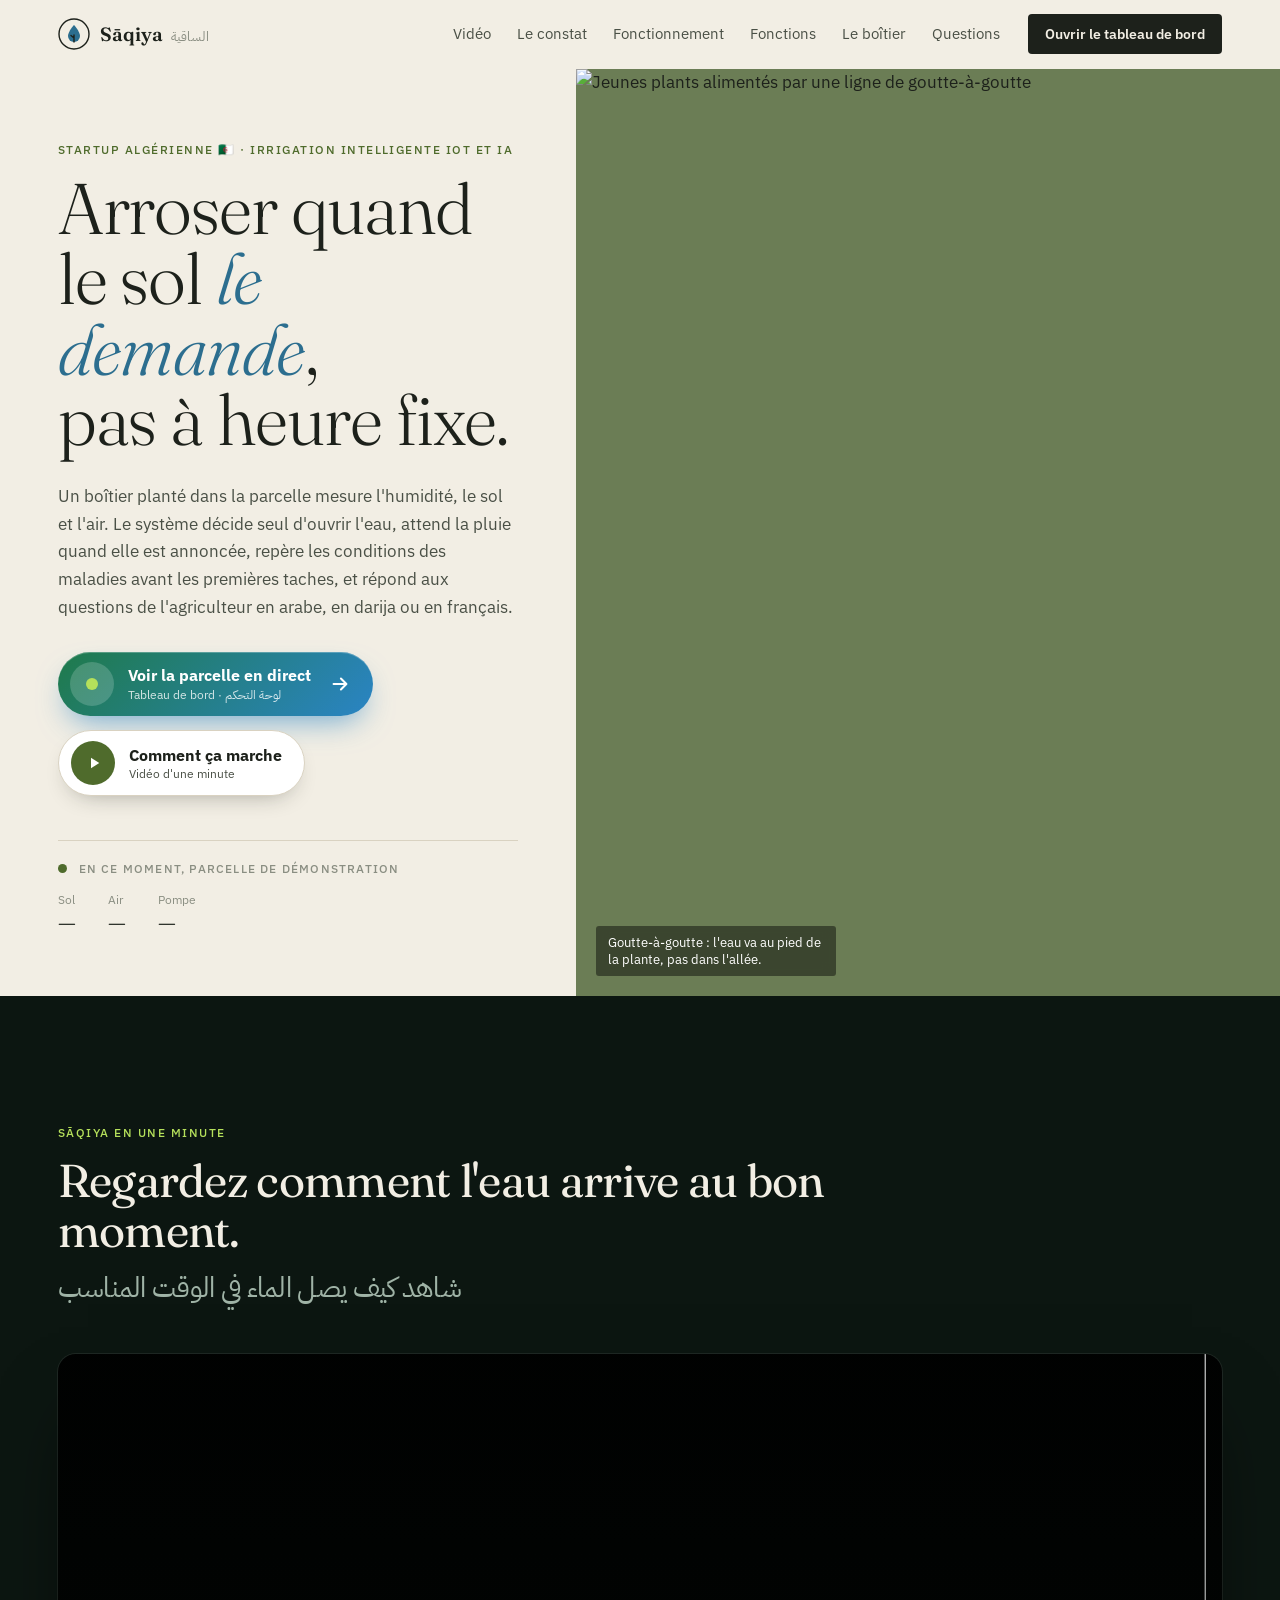
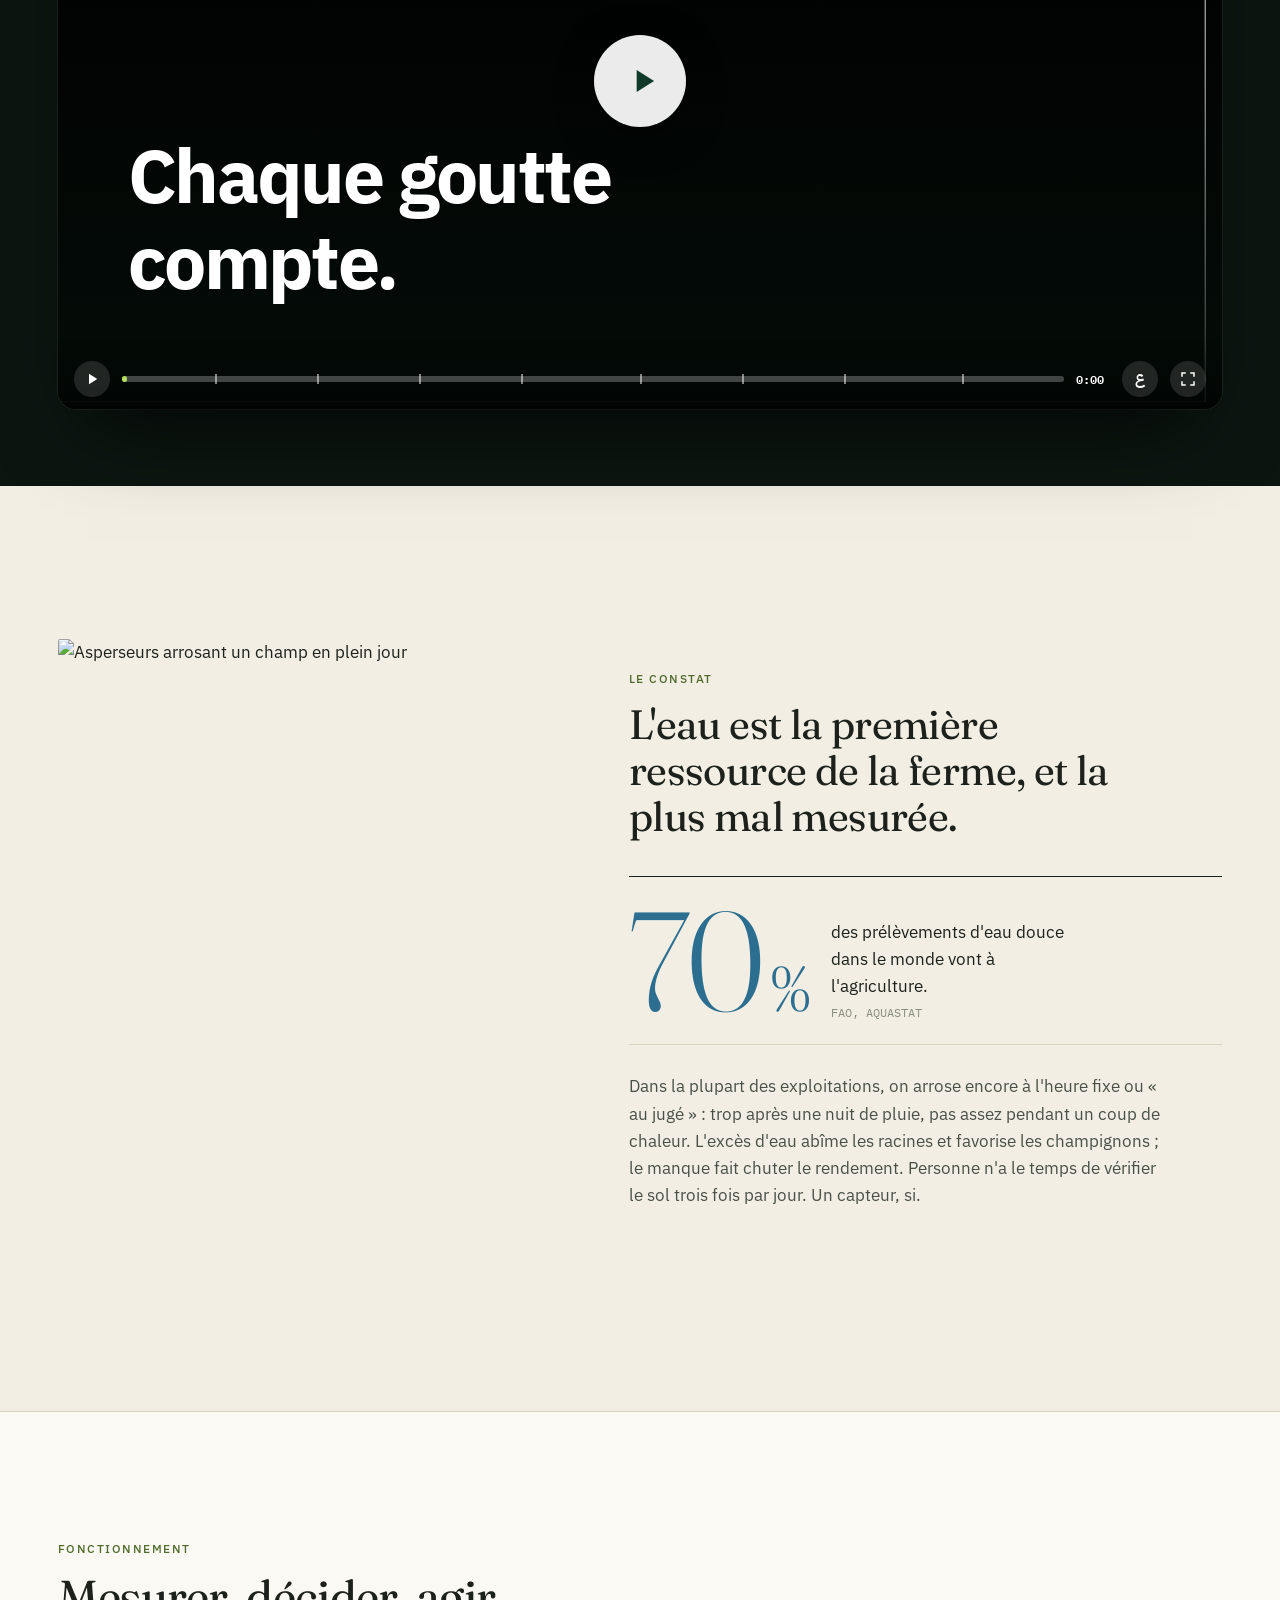
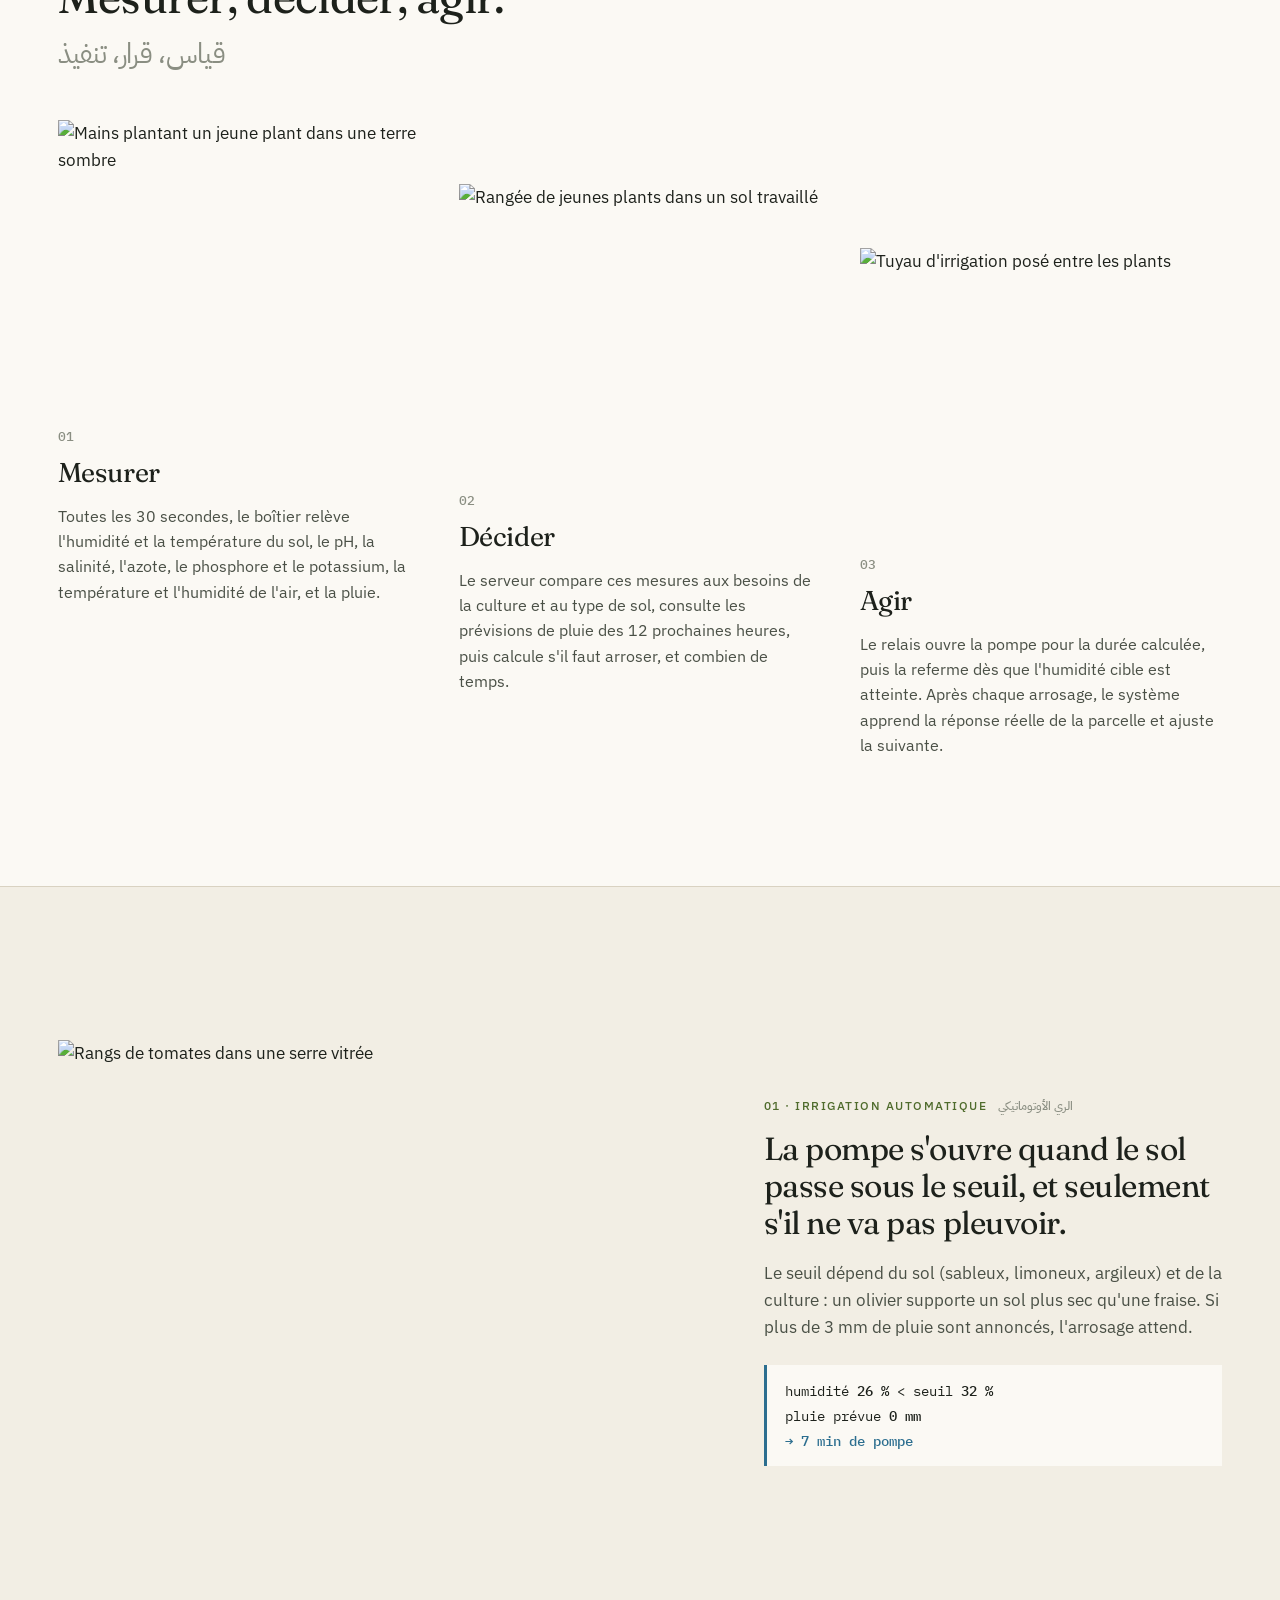
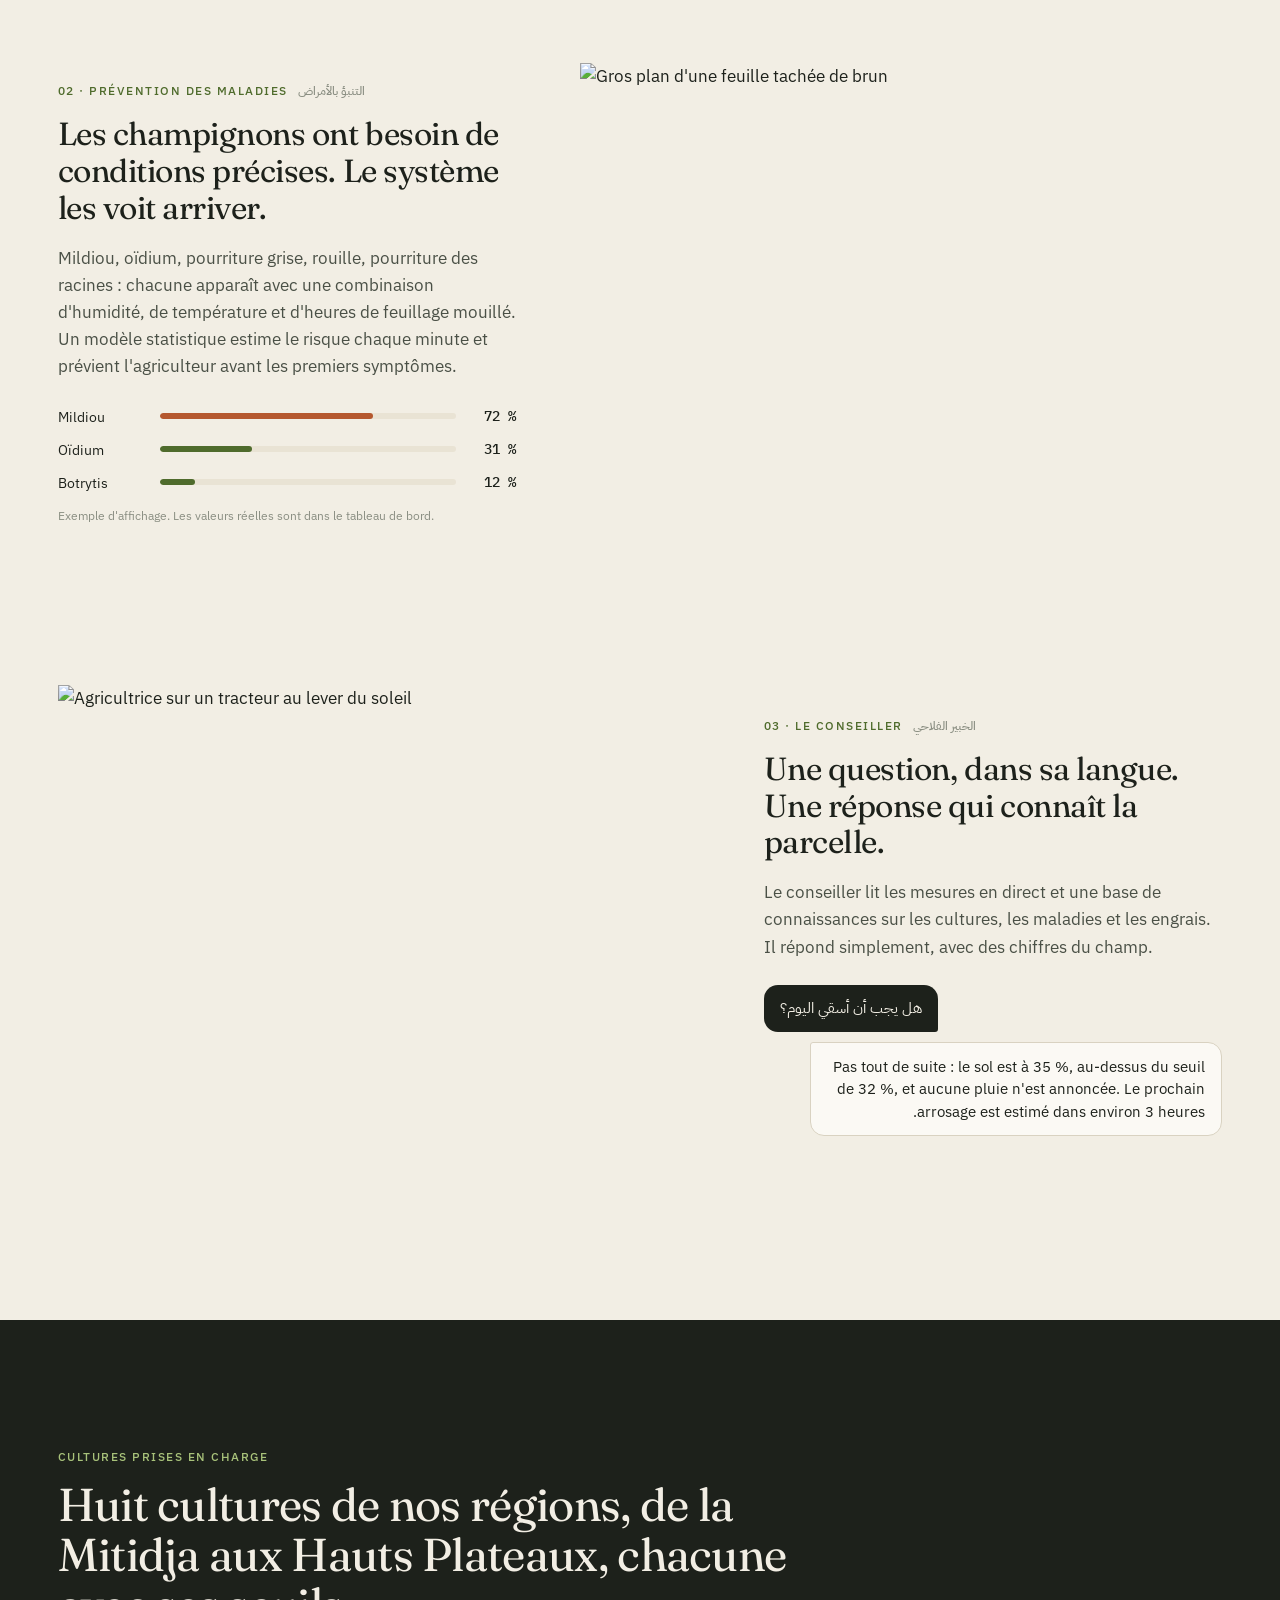
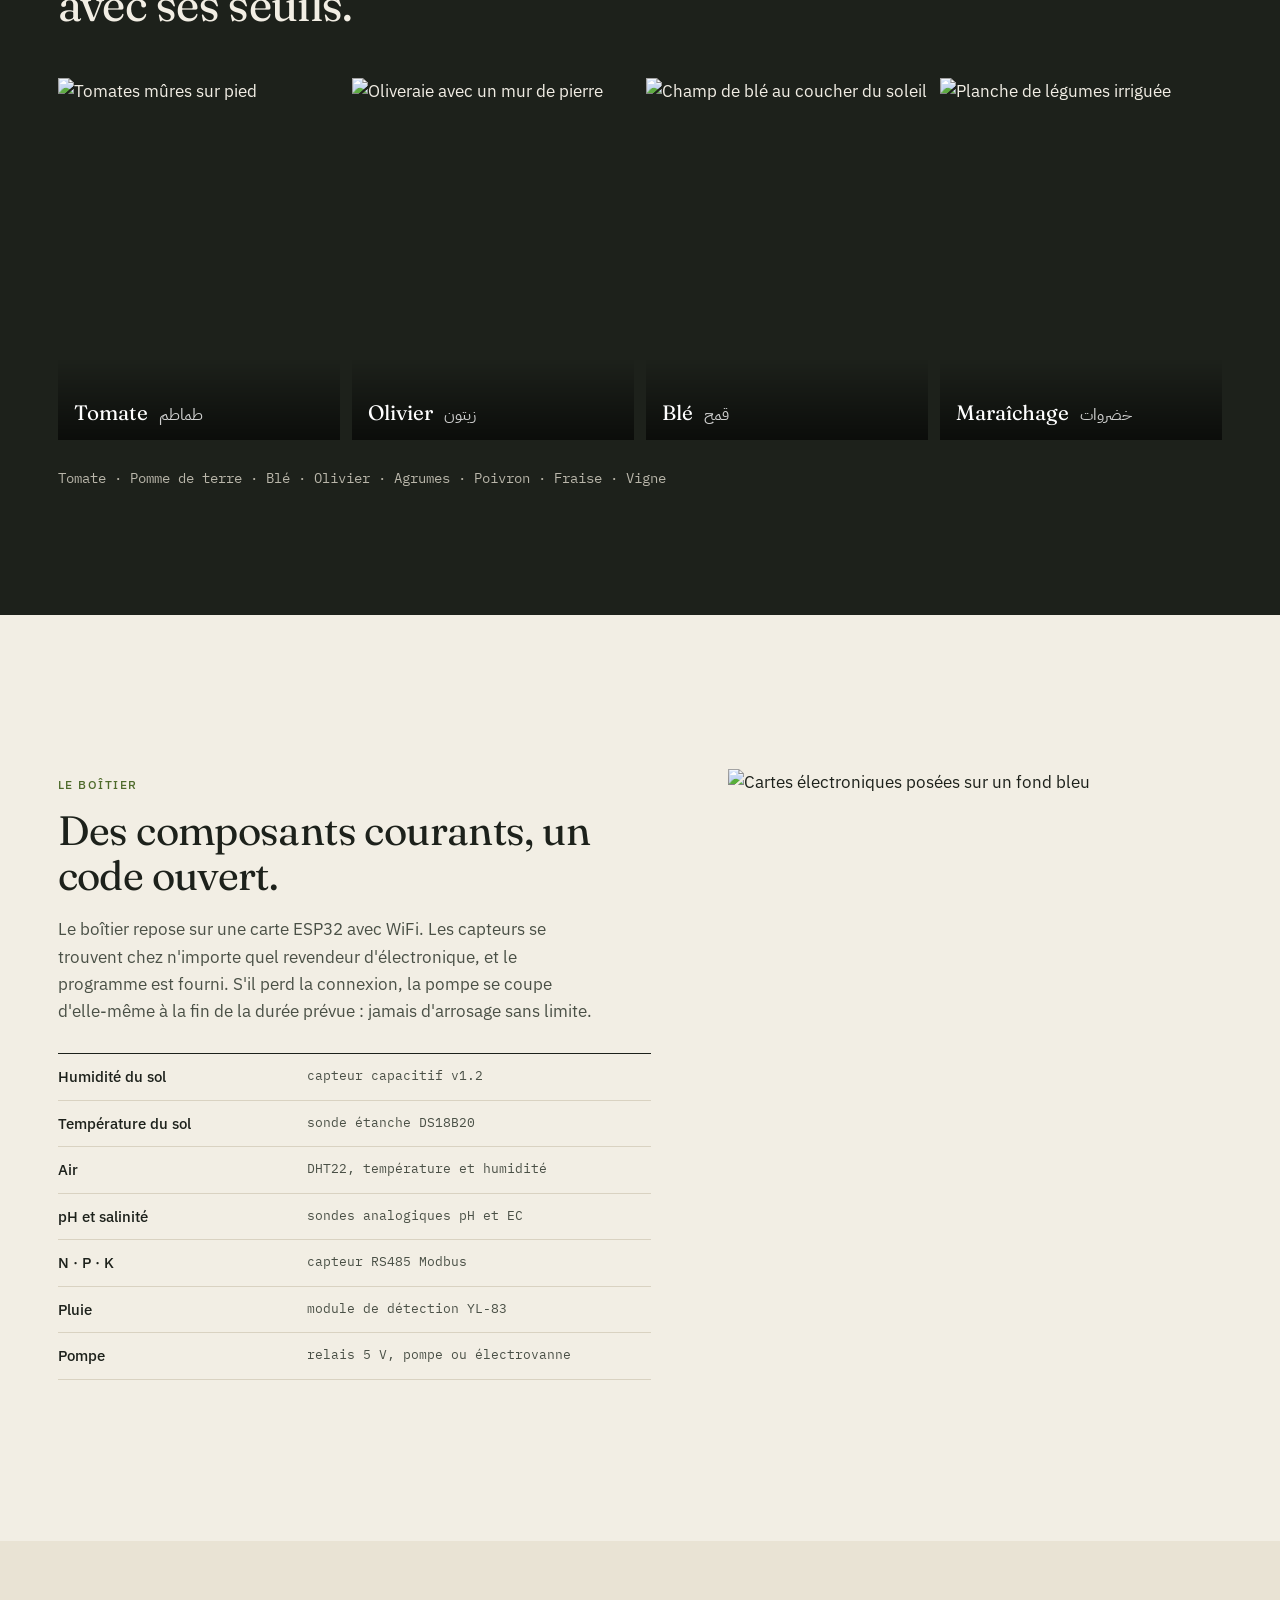
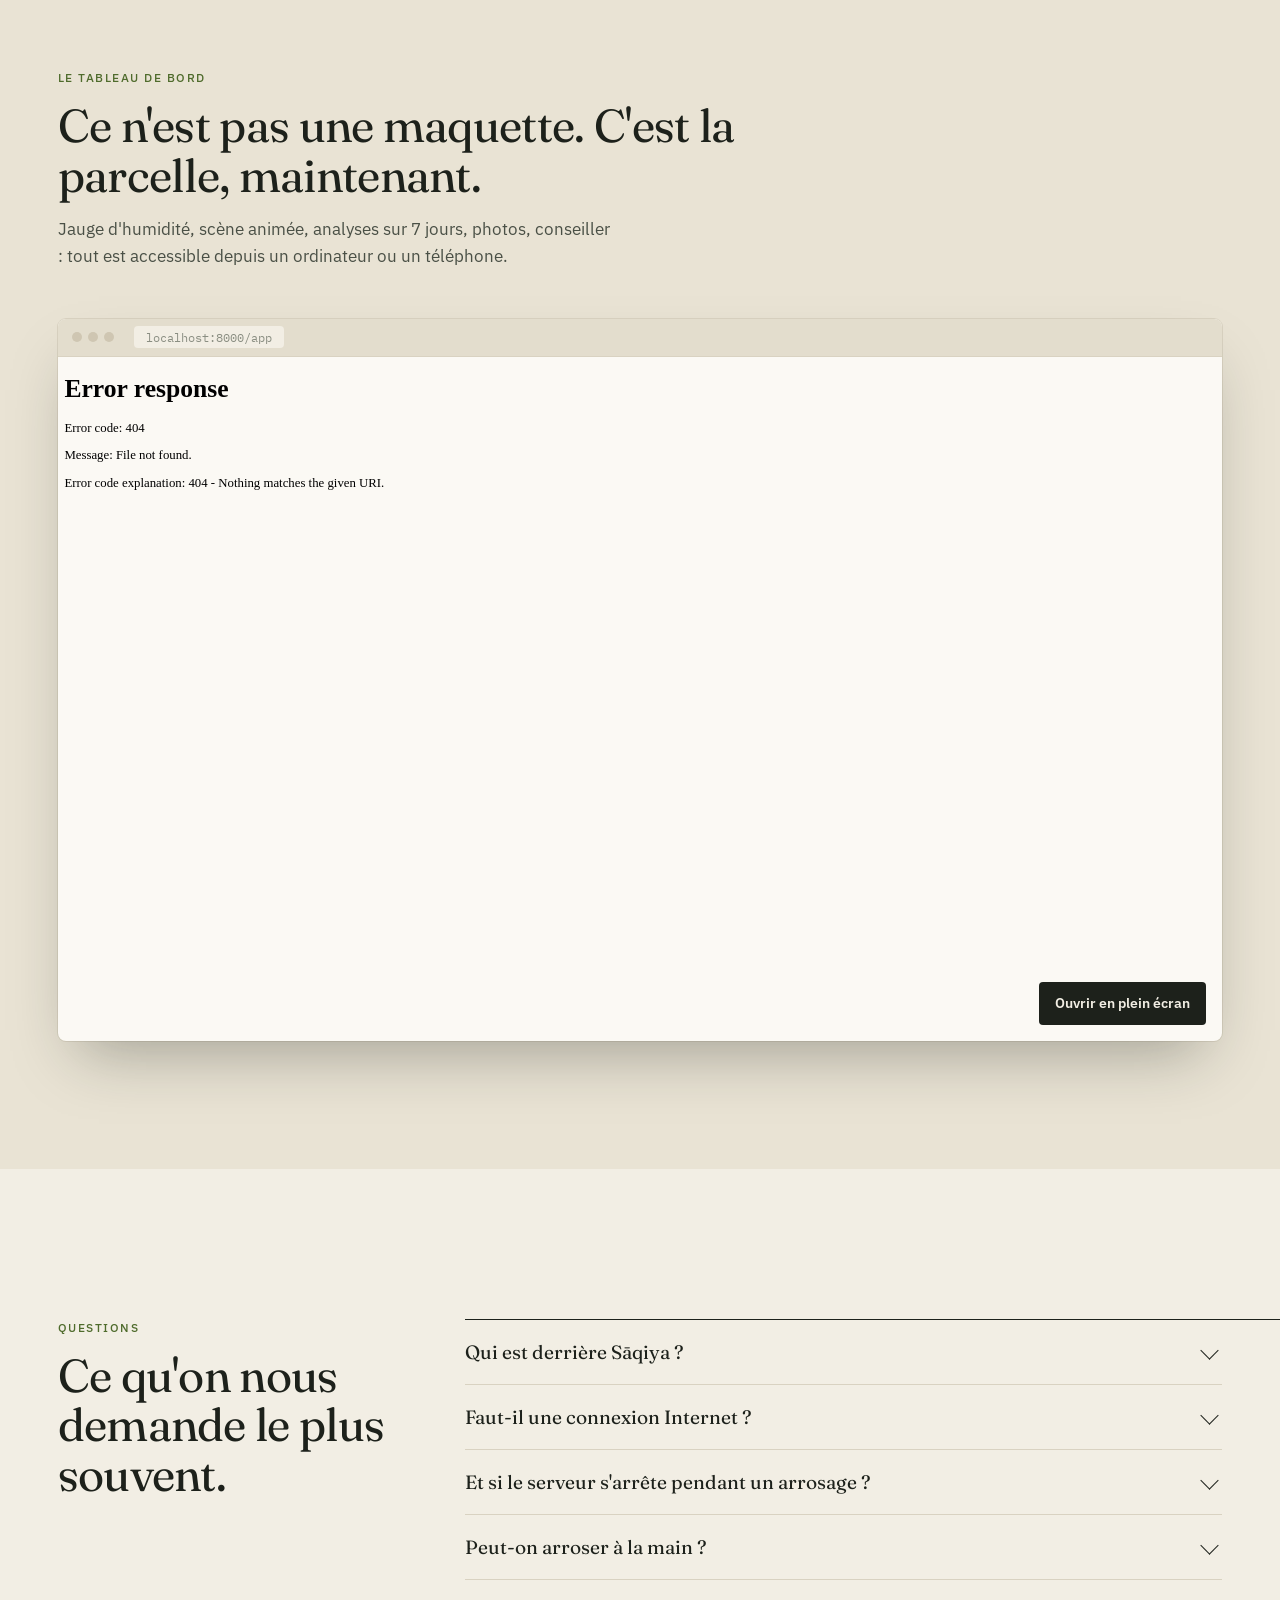
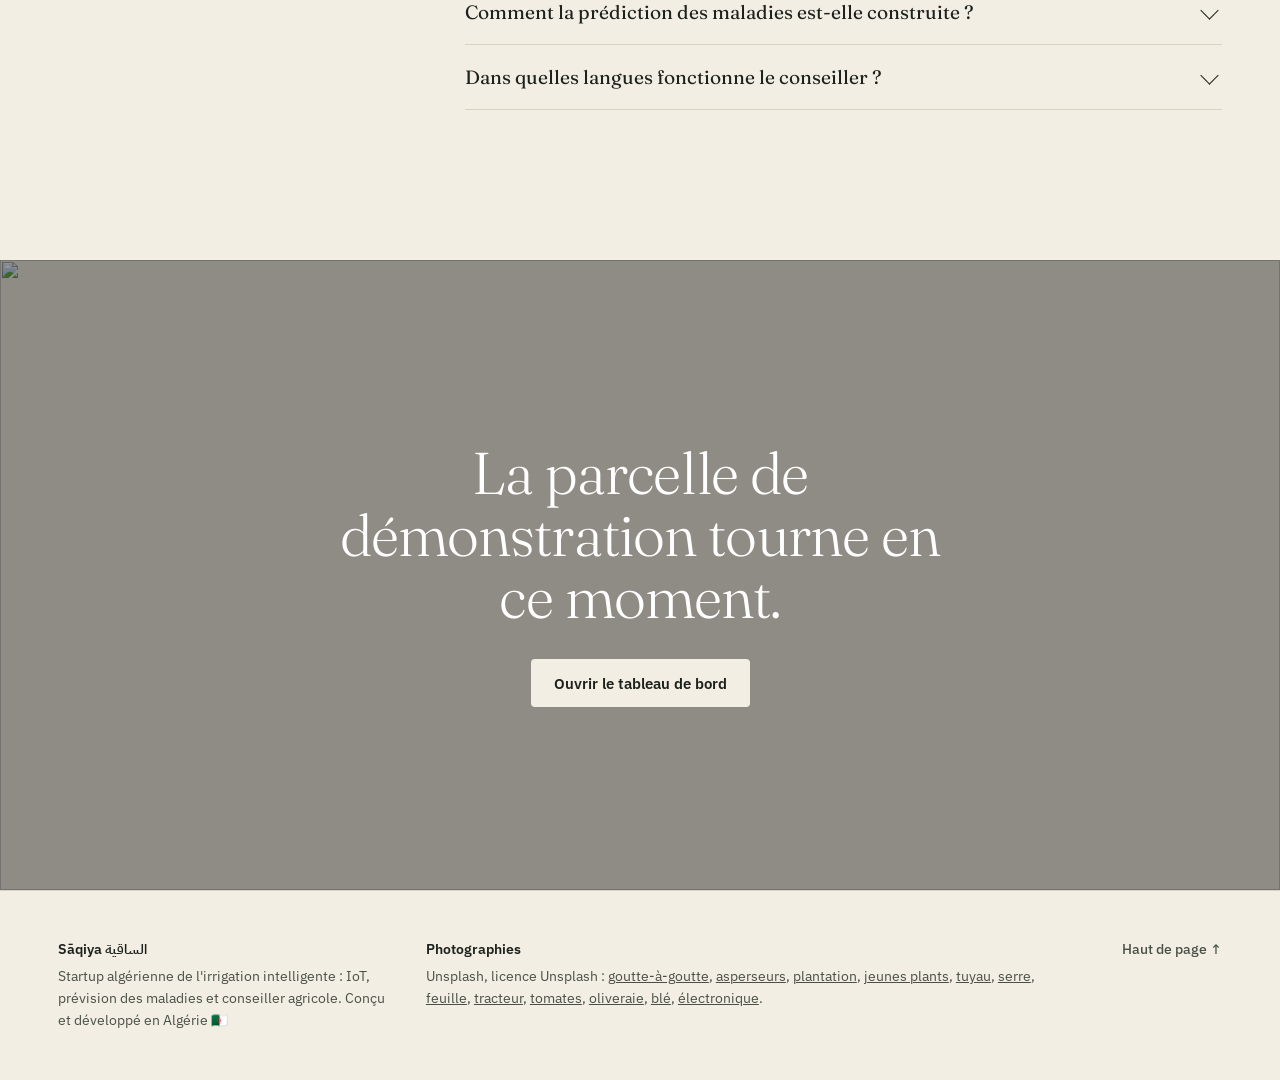
==== site/index.html @ 2b9bac9e "Sāqiya : irrigation intelligente IoT + IA Tableau de bord (FR/AR), site, comptes e-mail et Gmail, bo" ====
<!doctype html>
<html lang="fr">
<head>
  <meta charset="utf-8">
  <meta name="viewport" content="width=device-width, initial-scale=1">
  <title>Sāqiya — l'irrigation qui écoute le sol</title>
  <meta name="description" content="Un boîtier IoT et un tableau de bord qui arrosent au bon moment, préviennent les maladies et conseillent l'agriculteur en arabe et en français.">
  <link rel="preconnect" href="https://fonts.googleapis.com">
  <link rel="preconnect" href="https://fonts.gstatic.com" crossorigin>
  <link rel="preconnect" href="https://images.unsplash.com">
  <link href="https://fonts.googleapis.com/css2?family=Fraunces:ital,opsz,wght@0,9..144,300;0,9..144,400;0,9..144,500;1,9..144,400&family=IBM+Plex+Mono:wght@400;500&family=IBM+Plex+Sans+Arabic:wght@400;500;600&family=IBM+Plex+Sans:wght@400;500;600&display=swap" rel="stylesheet">
  <link rel="stylesheet" href="site.css">
  <link rel="stylesheet" href="video.css">
</head>
<body>

<header class="top" id="top">
  <a class="brand" href="#top" aria-label="Sāqiya, accueil">
    <svg viewBox="0 0 32 32" aria-hidden="true"><circle cx="16" cy="16" r="15"/><path class="d" d="M16 7s6 6.5 6 11a6 6 0 0 1-12 0c0-4.5 6-11 6-11Z"/><path d="M16 24v-7m0 3-3-2.5"/></svg>
    <span>Sāqiya <em lang="ar">الساقية</em></span>
  </a>
  <nav class="links" id="links">
    <a href="#video">Vidéo</a>
    <a href="#constat">Le constat</a>
    <a href="#fonctionnement">Fonctionnement</a>
    <a href="#fonctions">Fonctions</a>
    <a href="#boitier">Le boîtier</a>
    <a href="#questions">Questions</a>
  </nav>
  <a class="btn btn-dark" href="/app/">Ouvrir le tableau de bord</a>
  <button class="burger" id="burger" aria-label="Menu" aria-expanded="false"><i></i><i></i></button>
</header>

<main>
  <!-- ============ OUVERTURE ============ -->
  <section class="hero">
    <div class="hero-text">
      <p class="kicker">Startup algérienne 🇩🇿 · Irrigation intelligente IoT et IA</p>
      <h1>Arroser quand<br>le sol <em>le demande</em>,<br>pas à heure fixe.</h1>
      <p class="lede">Un boîtier planté dans la parcelle mesure l'humidité, le sol et l'air. Le système décide seul
        d'ouvrir l'eau, attend la pluie quand elle est annoncée, repère les conditions des maladies avant les premières
        taches, et répond aux questions de l'agriculteur en arabe, en darija ou en français.</p>
      <div class="cta">
        <a class="cta-main" href="/app/">
          <span class="cta-live" aria-hidden="true"><i></i></span>
          <span class="cta-txt"><b>Voir la parcelle en direct</b><small>Tableau de bord · <span lang="ar">لوحة التحكم</span></small></span>
          <svg class="cta-arrow" viewBox="0 0 24 24" aria-hidden="true"><path d="M5 12h13M13 6l6 6-6 6"/></svg>
        </a>
        <a class="cta-alt" href="#video">
          <span class="cta-play" aria-hidden="true"><svg viewBox="0 0 24 24"><path d="M8 5v14l11-7z"/></svg></span>
          <span class="cta-txt"><b>Comment ça marche</b><small>Vidéo d'une minute</small></span>
        </a>
      </div>
      <div class="live" id="live" hidden>
        <span class="pulse" aria-hidden="true"></span>
        <span class="live-label">En ce moment, parcelle de démonstration</span>
        <dl>
          <div><dt>Sol</dt><dd id="lv-soil">—</dd></div>
          <div><dt>Air</dt><dd id="lv-air">—</dd></div>
          <div><dt>Pompe</dt><dd id="lv-pump">—</dd></div>
        </dl>
        <p id="lv-decision"></p>
      </div>
    </div>
    <figure class="hero-photo">
      <img src="https://images.unsplash.com/photo-1748432171507-c1d62fe2e859?auto=format&fit=crop&w=1400&q=75"
           srcset="https://images.unsplash.com/photo-1748432171507-c1d62fe2e859?auto=format&fit=crop&w=800&q=75 800w, https://images.unsplash.com/photo-1748432171507-c1d62fe2e859?auto=format&fit=crop&w=1400&q=75 1400w, https://images.unsplash.com/photo-1748432171507-c1d62fe2e859?auto=format&fit=crop&w=2000&q=75 2000w"
           sizes="(max-width: 900px) 100vw, 55vw" alt="Jeunes plants alimentés par une ligne de goutte-à-goutte" fetchpriority="high">
      <figcaption>Goutte-à-goutte : l'eau va au pied de la plante, pas dans l'allée.</figcaption>
    </figure>
  </section>

  <!-- ============ VIDÉO ============ -->
  <section class="film" id="video">
    <header class="sec-head">
      <p class="kicker">Sāqiya en une minute</p>
      <h2>Regardez comment l'eau arrive au bon moment.<br><span lang="ar">شاهد كيف يصل الماء في الوقت المناسب</span></h2>
    </header>
    <div class="player" id="player" data-lang="fr">
      <div class="stage" id="stage" aria-live="off">
        <!-- 1 -->
        <div class="sc sc-photo" data-d="5.5">
          <img src="https://images.unsplash.com/photo-1748432171507-c1d62fe2e859?auto=format&fit=crop&w=1600&q=70" alt="">
          <div class="cap big"><span data-fr="Chaque goutte compte." data-ar="كل قطرة مهمة."></span></div>
        </div>
        <!-- 2 -->
        <div class="sc sc-photo" data-d="6">
          <img src="https://images.unsplash.com/photo-1771684512143-88bdb34782fa?auto=format&fit=crop&w=1600&q=70" alt="">
          <div class="cap"><b class="stat">70 %</b><span data-fr="de l'eau douce du monde part dans l'agriculture." data-ar="من المياه العذبة في العالم تذهب إلى الفلاحة."></span><small>FAO · AQUASTAT</small></div>
        </div>
        <!-- 3 -->
        <div class="sc sc-photo" data-d="6">
          <img src="https://images.unsplash.com/photo-1647432460909-153f77f1630f?auto=format&fit=crop&w=1600&q=70" alt="">
          <div class="cap"><span data-fr="En Algérie, chaque saison sèche rend l'eau plus précieuse." data-ar="في الجزائر، كل موسم جاف يجعل الماء أثمن."></span></div>
        </div>
        <!-- 4 -->
        <div class="sc sc-photo" data-d="6">
          <img src="https://images.unsplash.com/photo-1599508266124-804fc6eecf09?auto=format&fit=crop&w=1600&q=70" alt="">
          <div class="cap"><span data-fr="Un petit boîtier mesure le sol toutes les 30 secondes." data-ar="جهاز صغير يقيس التربة كل 30 ثانية."></span>
            <div class="chips"><i data-fr="Humidité" data-ar="الرطوبة"></i><i data-fr="Température" data-ar="الحرارة"></i><i>pH</i><i>N · P · K</i><i data-fr="Pluie" data-ar="المطر"></i></div></div>
        </div>
        <!-- 5 : animation de l'eau -->
        <div class="sc sc-anim sc-tank" data-d="7">
          <div class="mini-tank"><div class="mt-water"><svg viewBox="0 0 200 20" preserveAspectRatio="none"><path d="M0 10 Q 25 0 50 10 T 100 10 T 150 10 T 200 10 V 20 H 0 Z"/></svg></div><div class="mt-line"><span data-fr="Arroser sous 32 %" data-ar="اسقِ تحت 32 %"></span></div></div>
          <div class="cap side"><span data-fr="Le sol est sec ? La pompe s'ouvre, puis se ferme à l'objectif." data-ar="التربة جافة؟ تشتغل المضخة ثم تتوقف عند الهدف."></span><b class="counter"><em>12</em> % → <em>47</em> %</b></div>
        </div>
        <!-- 6 : pluie -->
        <div class="sc sc-anim sc-rain" data-d="6">
          <div class="rainfield"></div>
          <svg class="cloud" viewBox="0 0 200 110"><path d="M50 95a40 40 0 0 1 4-79 52 52 0 0 1 96 12 34 34 0 0 1 0 67Z"/></svg>
          <div class="cap"><span data-fr="Pluie annoncée ? Le système attend, et vous économisez l'eau." data-ar="مطر متوقع؟ ينتظر النظام وتوفر الماء."></span></div>
        </div>
        <!-- 7 -->
        <div class="sc sc-photo" data-d="6">
          <img src="https://images.unsplash.com/photo-1692481060581-98c224124f12?auto=format&fit=crop&w=1600&q=70" alt="">
          <div class="cap"><span data-fr="Il repère les conditions des maladies avant les premières taches." data-ar="يرصد ظروف الأمراض قبل ظهور أول البقع."></span>
            <div class="risk"><i style="--w:72%"></i><b data-fr="Mildiou 72 %" data-ar="البياض الزغبي 72 %"></b></div></div>
        </div>
        <!-- 8 : conseiller -->
        <div class="sc sc-anim sc-chat" data-d="7">
          <div class="phone">
            <div class="ph-top" data-fr="الخبير الفلاحي · Conseiller" data-ar="الخبير الفلاحي"></div>
            <p class="b q">هل يجب أن أسقي اليوم؟</p>
            <p class="b a" data-fr="Pas encore : le sol est à 35 %, au-dessus du seuil. Aucune pluie annoncée." data-ar="ليس بعد: التربة عند 35 %، فوق العتبة. لا مطر متوقع."></p>
            <div class="notif"><b>Sāqiya</b><span data-fr="💧 Arrosage automatique démarré — 7 min" data-ar="💧 بدأ السقي التلقائي — 7 دقائق"></span></div>
          </div>
          <div class="cap side"><span data-fr="Il répond en arabe, en darija ou en français. Et il vous prévient sur votre téléphone." data-ar="يجيب بالعربية أو الدارجة أو الفرنسية، وينبهك على هاتفك."></span></div>
        </div>
        <!-- 9 : fin -->
        <div class="sc sc-end" data-d="6">
          <svg class="logo" viewBox="0 0 32 32"><circle cx="16" cy="16" r="15"/><path class="d" d="M16 7s6 6.5 6 11a6 6 0 0 1-12 0c0-4.5 6-11 6-11Z"/><path d="M16 24v-7m0 3-3-2.5"/></svg>
          <h3>Sāqiya <span lang="ar">الساقية</span></h3>
          <p data-fr="Startup algérienne de l'irrigation intelligente." data-ar="شركة ناشئة جزائرية للسقي الذكي."></p>
          <span class="flag" aria-hidden="true">🇩🇿</span>
        </div>
      </div>

      <button class="big-play" id="big-play" aria-label="Lire la vidéo"><svg viewBox="0 0 24 24"><path d="M8 5v14l11-7z"/></svg></button>
      <div class="ctrl">
        <button id="v-play" aria-label="Lecture / pause"><svg viewBox="0 0 24 24" class="i-play"><path d="M8 5v14l11-7z"/></svg><svg viewBox="0 0 24 24" class="i-pause"><path d="M7 5h4v14H7zM13 5h4v14h-4z"/></svg></button>
        <div class="track" id="v-track"><div class="fill" id="v-fill"></div><div class="ticks" id="v-ticks"></div></div>
        <span class="time" id="v-time">0:00</span>
        <button id="v-lang" class="txt" aria-label="Langue des sous-titres">ع</button>
        <button id="v-full" aria-label="Plein écran"><svg viewBox="0 0 24 24"><path d="M4 9V4h5M20 9V4h-5M4 15v5h5M20 15v5h-5"/></svg></button>
      </div>
    </div>
  </section>

  <!-- ============ LE CONSTAT ============ -->
  <section class="constat" id="constat">
    <div class="constat-photo reveal">
      <img src="https://images.unsplash.com/photo-1771684512143-88bdb34782fa?auto=format&fit=crop&w=1200&q=75" alt="Asperseurs arrosant un champ en plein jour" loading="lazy">
    </div>
    <div class="constat-text">
      <p class="kicker">Le constat</p>
      <h2>L'eau est la première ressource de la ferme, et la plus mal mesurée.</h2>
      <div class="big-stat reveal">
        <span class="num" data-count="70">0</span><span class="pct">%</span>
        <p>des prélèvements d'eau douce dans le monde vont à l'agriculture.<cite>FAO, AQUASTAT</cite></p>
      </div>
      <p>Dans la plupart des exploitations, on arrose encore à l'heure fixe ou « au jugé » : trop après une nuit de
        pluie, pas assez pendant un coup de chaleur. L'excès d'eau abîme les racines et favorise les champignons ;
        le manque fait chuter le rendement. Personne n'a le temps de vérifier le sol trois fois par jour.
        Un capteur, si.</p>
    </div>
  </section>

  <!-- ============ FONCTIONNEMENT ============ -->
  <section class="steps" id="fonctionnement">
    <header class="sec-head">
      <p class="kicker">Fonctionnement</p>
      <h2>Mesurer, décider, agir.<br><span lang="ar">قياس، قرار، تنفيذ</span></h2>
    </header>
    <ol class="step-list">
      <li class="reveal">
        <figure><img src="https://images.unsplash.com/photo-1590682680695-43b964a3ae17?auto=format&fit=crop&w=900&h=700&q=75" alt="Mains plantant un jeune plant dans une terre sombre" loading="lazy"></figure>
        <span class="n">01</span>
        <h3>Mesurer</h3>
        <p>Toutes les 30 secondes, le boîtier relève l'humidité et la température du sol, le pH, la salinité,
          l'azote, le phosphore et le potassium, la température et l'humidité de l'air, et la pluie.</p>
      </li>
      <li class="reveal">
        <figure><img src="https://images.unsplash.com/photo-1640677117376-573b9dbb8ea8?auto=format&fit=crop&w=900&h=700&q=75" alt="Rangée de jeunes plants dans un sol travaillé" loading="lazy"></figure>
        <span class="n">02</span>
        <h3>Décider</h3>
        <p>Le serveur compare ces mesures aux besoins de la culture et au type de sol, consulte les prévisions de pluie
          des 12 prochaines heures, puis calcule s'il faut arroser, et combien de temps.</p>
      </li>
      <li class="reveal">
        <figure><img src="https://images.unsplash.com/photo-1738598665806-7ecc32c3594c?auto=format&fit=crop&w=900&h=700&q=75" alt="Tuyau d'irrigation posé entre les plants" loading="lazy"></figure>
        <span class="n">03</span>
        <h3>Agir</h3>
        <p>Le relais ouvre la pompe pour la durée calculée, puis la referme dès que l'humidité cible est atteinte.
          Après chaque arrosage, le système apprend la réponse réelle de la parcelle et ajuste la suivante.</p>
      </li>
    </ol>
  </section>

  <!-- ============ FONCTIONS ============ -->
  <section class="features" id="fonctions">
    <article class="feat reveal">
      <figure><img src="https://images.unsplash.com/photo-1524486361537-8ad15938e1a3?auto=format&fit=crop&w=1200&q=75" alt="Rangs de tomates dans une serre vitrée" loading="lazy"></figure>
      <div class="feat-text">
        <p class="kicker">01 · Irrigation automatique <span lang="ar">الري الأوتوماتيكي</span></p>
        <h2>La pompe s'ouvre quand le sol passe sous le seuil, et seulement s'il ne va pas pleuvoir.</h2>
        <p>Le seuil dépend du sol (sableux, limoneux, argileux) et de la culture : un olivier supporte un sol plus sec
          qu'une fraise. Si plus de 3 mm de pluie sont annoncés, l'arrosage attend.</p>
        <div class="rule" aria-label="Exemple de règle de décision">
          <span>humidité <b>26 %</b> &lt; seuil <b>32 %</b></span>
          <span>pluie prévue <b>0 mm</b></span>
          <span class="go">→ 7 min de pompe</span>
        </div>
      </div>
    </article>

    <article class="feat flip reveal">
      <figure><img src="https://images.unsplash.com/photo-1692481060581-98c224124f12?auto=format&fit=crop&w=1200&q=75" alt="Gros plan d'une feuille tachée de brun" loading="lazy"></figure>
      <div class="feat-text">
        <p class="kicker">02 · Prévention des maladies <span lang="ar">التنبؤ بالأمراض</span></p>
        <h2>Les champignons ont besoin de conditions précises. Le système les voit arriver.</h2>
        <p>Mildiou, oïdium, pourriture grise, rouille, pourriture des racines : chacune apparaît avec une combinaison
          d'humidité, de température et d'heures de feuillage mouillé. Un modèle statistique estime le risque
          chaque minute et prévient l'agriculteur avant les premiers symptômes.</p>
        <ul class="risk-demo">
          <li><span>Mildiou</span><i style="--w:72%" class="hi"></i><b>72 %</b></li>
          <li><span>Oïdium</span><i style="--w:31%"></i><b>31 %</b></li>
          <li><span>Botrytis</span><i style="--w:12%"></i><b>12 %</b></li>
        </ul>
        <p class="fine">Exemple d'affichage. Les valeurs réelles sont dans le tableau de bord.</p>
      </div>
    </article>

    <article class="feat reveal">
      <figure><img src="https://images.unsplash.com/photo-1791395275735-82660050e797?auto=format&fit=crop&w=1200&q=75" alt="Agricultrice sur un tracteur au lever du soleil" loading="lazy"></figure>
      <div class="feat-text">
        <p class="kicker">03 · Le conseiller <span lang="ar">الخبير الفلاحي</span></p>
        <h2>Une question, dans sa langue. Une réponse qui connaît la parcelle.</h2>
        <p>Le conseiller lit les mesures en direct et une base de connaissances sur les cultures, les maladies et les
          engrais. Il répond simplement, avec des chiffres du champ.</p>
        <div class="chat-demo" dir="auto">
          <p class="q" lang="ar">هل يجب أن أسقي اليوم؟</p>
          <p class="a">Pas tout de suite : le sol est à 35 %, au-dessus du seuil de 32 %, et aucune pluie n'est annoncée.
            Le prochain arrosage est estimé dans environ 3 heures.</p>
        </div>
      </div>
    </article>
  </section>

  <!-- ============ CULTURES ============ -->
  <section class="crops">
    <header class="sec-head">
      <p class="kicker">Cultures prises en charge</p>
      <h2>Huit cultures de nos régions, de la Mitidja aux Hauts Plateaux, chacune avec ses seuils.</h2>
    </header>
    <div class="crop-strip">
      <figure class="reveal"><img src="https://images.unsplash.com/photo-1758552219061-5148ccb5bc5d?auto=format&fit=crop&w=700&h=900&q=75" alt="Tomates mûres sur pied" loading="lazy"><figcaption>Tomate <span lang="ar">طماطم</span></figcaption></figure>
      <figure class="reveal"><img src="https://images.unsplash.com/photo-1785440944109-4021897d9e13?auto=format&fit=crop&w=700&h=900&q=75" alt="Oliveraie avec un mur de pierre" loading="lazy"><figcaption>Olivier <span lang="ar">زيتون</span></figcaption></figure>
      <figure class="reveal"><img src="https://images.unsplash.com/photo-1647432460909-153f77f1630f?auto=format&fit=crop&w=700&h=900&q=75" alt="Champ de blé au coucher du soleil" loading="lazy"><figcaption>Blé <span lang="ar">قمح</span></figcaption></figure>
      <figure class="reveal"><img src="https://images.unsplash.com/photo-1748432171507-c1d62fe2e859?auto=format&fit=crop&w=700&h=900&q=75" alt="Planche de légumes irriguée" loading="lazy"><figcaption>Maraîchage <span lang="ar">خضروات</span></figcaption></figure>
    </div>
    <p class="crop-list">Tomate · Pomme de terre · Blé · Olivier · Agrumes · Poivron · Fraise · Vigne</p>
  </section>

  <!-- ============ LE BOÎTIER ============ -->
  <section class="device" id="boitier">
    <div class="device-text">
      <p class="kicker">Le boîtier</p>
      <h2>Des composants courants, un code ouvert.</h2>
      <p>Le boîtier repose sur une carte ESP32 avec WiFi. Les capteurs se trouvent chez n'importe quel revendeur
        d'électronique, et le programme est fourni. S'il perd la connexion, la pompe se coupe d'elle-même à la fin de
        la durée prévue : jamais d'arrosage sans limite.</p>
      <table class="spec">
        <tbody>
          <tr><th>Humidité du sol</th><td>capteur capacitif v1.2</td></tr>
          <tr><th>Température du sol</th><td>sonde étanche DS18B20</td></tr>
          <tr><th>Air</th><td>DHT22, température et humidité</td></tr>
          <tr><th>pH et salinité</th><td>sondes analogiques pH et EC</td></tr>
          <tr><th>N · P · K</th><td>capteur RS485 Modbus</td></tr>
          <tr><th>Pluie</th><td>module de détection YL-83</td></tr>
          <tr><th>Pompe</th><td>relais 5 V, pompe ou électrovanne</td></tr>
        </tbody>
      </table>
    </div>
    <figure class="device-photo reveal">
      <img src="https://images.unsplash.com/photo-1599508266124-804fc6eecf09?auto=format&fit=crop&w=1100&q=75" alt="Cartes électroniques posées sur un fond bleu" loading="lazy">
    </figure>
  </section>

  <!-- ============ TABLEAU DE BORD ============ -->
  <section class="preview">
    <header class="sec-head">
      <p class="kicker">Le tableau de bord</p>
      <h2>Ce n'est pas une maquette. C'est la parcelle, maintenant.</h2>
      <p>Jauge d'humidité, scène animée, analyses sur 7 jours, photos, conseiller : tout est accessible depuis un
        ordinateur ou un téléphone.</p>
    </header>
    <div class="frame reveal">
      <div class="frame-bar"><i></i><i></i><i></i><span>localhost:8000/app</span></div>
      <div class="frame-body"><iframe src="/app/" title="Tableau de bord en direct" loading="lazy" tabindex="-1"></iframe></div>
      <a class="frame-link" href="/app/">Ouvrir en plein écran</a>
    </div>
  </section>

  <!-- ============ QUESTIONS ============ -->
  <section class="faq" id="questions">
    <header class="sec-head">
      <p class="kicker">Questions</p>
      <h2>Ce qu'on nous demande le plus souvent.</h2>
    </header>
    <div class="faq-list">
      <details><summary>Qui est derrière Sāqiya ?</summary>
        <p>Une startup algérienne de l'agriculture intelligente. Le boîtier, le serveur et le tableau de bord sont conçus et
          développés en Algérie, pour les cultures, le climat et les agriculteurs d'ici, en arabe, en darija et en français.</p></details>
      <details><summary>Faut-il une connexion Internet ?</summary>
        <p>Le boîtier a besoin du WiFi pour joindre le serveur, qui peut tourner sur un simple ordinateur de la ferme.
          Internet sert seulement aux prévisions météo et au conseiller complet. Sans Internet, l'irrigation continue
          avec le capteur de pluie, et le conseiller donne des réponses de base.</p></details>
      <details><summary>Et si le serveur s'arrête pendant un arrosage ?</summary>
        <p>Le boîtier connaît la durée prévue et coupe la pompe lui-même à l'échéance. Au redémarrage, le serveur
          clôt proprement l'arrosage interrompu dans le journal.</p></details>
      <details><summary>Peut-on arroser à la main ?</summary>
        <p>Oui. Le mode manuel suspend les décisions automatiques ; un bouton lance un arrosage de 1 à 15 minutes.</p></details>
      <details><summary>Comment la prédiction des maladies est-elle construite ?</summary>
        <p>Par un classifieur bayésien entraîné sur les conditions connues de chaque maladie. Le jeu de données fourni est
          synthétique : il est conçu pour être remplacé par les observations réelles de l'exploitation.</p></details>
      <details><summary>Dans quelles langues fonctionne le conseiller ?</summary>
        <p>Arabe standard, darija et français. Il répond dans la langue de la question.</p></details>
    </div>
  </section>

  <!-- ============ APPEL FINAL ============ -->
  <section class="final">
    <img src="https://images.unsplash.com/photo-1647432460909-153f77f1630f?auto=format&fit=crop&w=2000&q=70" alt="" loading="lazy">
    <div class="final-text reveal">
      <h2>La parcelle de démonstration tourne en ce moment.</h2>
      <a class="btn btn-light" href="/app/">Ouvrir le tableau de bord</a>
    </div>
  </section>
</main>

<footer class="foot">
  <div>
    <b>Sāqiya <span lang="ar">الساقية</span></b>
    <p>Startup algérienne de l'irrigation intelligente : IoT, prévision des maladies et conseiller agricole. Conçu et développé en Algérie 🇩🇿</p>
  </div>
  <div class="credits">
    <b>Photographies</b>
    <p>Unsplash, licence Unsplash :
      <a href="https://unsplash.com/photos/3f7AWW0YWAA">goutte-à-goutte</a>,
      <a href="https://unsplash.com/photos/yCOmQ65e5xY">asperseurs</a>,
      <a href="https://unsplash.com/photos/bYZn_C-RswQ">plantation</a>,
      <a href="https://unsplash.com/photos/tlRkBCY9vsI">jeunes plants</a>,
      <a href="https://unsplash.com/photos/8rjUDamgljI">tuyau</a>,
      <a href="https://unsplash.com/photos/1q75BReKpms">serre</a>,
      <a href="https://unsplash.com/photos/Re5rjFVkhfU">feuille</a>,
      <a href="https://unsplash.com/photos/RavdjkRrDhs">tracteur</a>,
      <a href="https://unsplash.com/photos/hQXXWiG68YQ">tomates</a>,
      <a href="https://unsplash.com/photos/k_tUO1kGvxc">oliveraie</a>,
      <a href="https://unsplash.com/photos/AtC1boy0w_I">blé</a>,
      <a href="https://unsplash.com/photos/VNfiAyRoKv4">électronique</a>.
    </p>
  </div>
  <a class="to-top" href="#top">Haut de page ↑</a>
</footer>

<script src="site.js"></script>
<script src="video.js"></script>
</body>
</html>
---- site/site.css ----
/* Sāqiya — site de présentation */
:root {
  --paper: #f2eee4; --paper-2: #e9e3d4; --sheet: #fbf9f4;
  --ink: #1d211b; --ink-2: #4a5046; --ink-3: #8a8e82;
  --rule: #d9d2c1; --olive: #4f6b2c; --olive-soft: #e3e8d4;
  --clay: #b5582e; --water: #2c6e8f; --water-2: #23597a;
  --serif: "Fraunces", Georgia, serif;
  --sans: "IBM Plex Sans", "IBM Plex Sans Arabic", "Segoe UI", system-ui, sans-serif;
  --mono: "IBM Plex Mono", ui-monospace, Consolas, monospace;
  --ar: "IBM Plex Sans Arabic", "Segoe UI", sans-serif;
  --pad: clamp(16px, 4.5vw, 64px);
}
* { box-sizing: border-box; }
html { scroll-behavior: smooth; scroll-padding-top: 76px; }
body { margin: 0; background: var(--paper); color: var(--ink); font: 17px/1.6 var(--sans); -webkit-font-smoothing: antialiased; }
[lang="ar"] { font-family: var(--ar); }
img { display: block; max-width: 100%; }
a { color: inherit; }
h1, h2, h3 { font-family: var(--serif); font-weight: 400; letter-spacing: -.015em; margin: 0; }
.kicker { font: 500 .78rem var(--sans); letter-spacing: .12em; text-transform: uppercase; color: var(--olive); margin: 0 0 16px; }
.kicker [lang="ar"] { letter-spacing: 0; text-transform: none; color: var(--ink-3); margin-inline-start: 6px; }
.btn { display: inline-flex; align-items: center; height: 48px; padding: 0 22px; border-radius: 4px; text-decoration: none; font-weight: 600; font-size: .95rem; border: 1.5px solid transparent; transition: background .2s, color .2s, transform .1s; white-space: nowrap; }
.btn:active { transform: translateY(1px); }
.btn-dark { background: var(--ink); color: var(--paper); height: 40px; padding: 0 16px; font-size: .88rem; }
.btn-dark:hover { background: var(--olive); }
.btn-water { background: var(--water); color: #fff; }
.btn-water:hover { background: var(--water-2); }
.btn-line { border-color: var(--ink); }
.btn-line:hover { background: var(--ink); color: var(--paper); }
.btn-light { background: var(--paper); color: var(--ink); }
.btn-light:hover { background: #fff; }

/* ---------- en-tête ---------- */
.top { position: sticky; top: 0; z-index: 10; display: flex; align-items: center; gap: 28px; padding: 14px var(--pad); background: rgba(242, 238, 228, .9); backdrop-filter: blur(10px); border-bottom: 1px solid transparent; transition: border-color .3s; }
.top.scrolled { border-bottom-color: var(--rule); }
.brand { display: flex; align-items: center; gap: 10px; text-decoration: none; font: 600 1.2rem var(--serif); }
.brand svg { width: 32px; height: 32px; fill: none; stroke: var(--ink); stroke-width: 1.4; stroke-linecap: round; }
.brand svg .d { fill: var(--water); stroke: none; }
.brand em { font: 400 .8rem var(--ar); font-style: normal; color: var(--ink-3); margin-inline-start: 4px; }
.links { display: flex; gap: 26px; margin-inline-start: auto; }
.links a { text-decoration: none; font-size: .92rem; color: var(--ink-2); position: relative; }
.links a::after { content: ""; position: absolute; left: 0; right: 100%; bottom: -4px; height: 1.5px; background: var(--ink); transition: right .25s; }
.links a:hover::after { right: 0; }
.burger { display: none; }

/* ---------- ouverture ---------- */
.hero { display: grid; grid-template-columns: 45fr 55fr; min-height: calc(100vh - 69px); }
.hero-text { padding: clamp(40px, 8vh, 96px) var(--pad) 48px; display: flex; flex-direction: column; justify-content: center; }
.hero h1 { font-size: clamp(2.6rem, 5.6vw, 5.2rem); line-height: .98; font-weight: 300; margin-bottom: 28px; }
.hero h1 em { font-style: italic; color: var(--water); }
.lede { font-size: 1.08rem; color: var(--ink-2); max-width: 46ch; margin: 0 0 32px; }
.cta { display: flex; gap: 12px; flex-wrap: wrap; }
.hero-photo { margin: 0; position: relative; overflow: hidden; background: #6b7d55; }
.hero-photo img { width: 100%; height: 100%; object-fit: cover; animation: slowzoom 22s ease-out both; }
@keyframes slowzoom { from { transform: scale(1.08); } }
.hero-photo figcaption { position: absolute; left: 20px; bottom: 20px; max-width: 30ch; font: 400 .82rem var(--sans); color: #fff; padding: 8px 12px; background: rgba(20, 24, 18, .55); backdrop-filter: blur(6px); border-radius: 3px; }

.live { margin-top: 44px; padding-top: 20px; border-top: 1px solid var(--rule); display: grid; grid-template-columns: auto 1fr; gap: 6px 12px; align-items: center; max-width: 520px; animation: fadein .6s ease both; }
@keyframes fadein { from { opacity: 0; transform: translateY(6px); } }
.pulse { width: 9px; height: 9px; border-radius: 50%; background: var(--olive); box-shadow: 0 0 0 0 rgba(79, 107, 44, .5); animation: pulse 2s infinite; }
@keyframes pulse { 70% { box-shadow: 0 0 0 9px rgba(79, 107, 44, 0); } 100% { box-shadow: 0 0 0 0 rgba(79, 107, 44, 0); } }
.live-label { font: 500 .75rem var(--sans); text-transform: uppercase; letter-spacing: .1em; color: var(--ink-3); }
.live dl { grid-column: 1 / -1; display: flex; gap: 32px; margin: 8px 0 0; }
.live dt { font-size: .75rem; color: var(--ink-3); }
.live dd { margin: 0; font: 500 1.35rem var(--serif); font-variant-numeric: tabular-nums; }
.live dd.on { color: var(--water); }
.live p { grid-column: 1 / -1; margin: 6px 0 0; font-size: .88rem; color: var(--ink-2); }

/* ---------- constat ---------- */
.constat { display: grid; grid-template-columns: 5fr 6fr; gap: clamp(32px, 6vw, 96px); padding: clamp(80px, 12vw, 160px) var(--pad); align-items: center; }
.constat-photo img { width: 100%; aspect-ratio: 4 / 5; object-fit: cover; border-radius: 2px; }
.constat h2 { font-size: clamp(1.8rem, 3.2vw, 2.7rem); line-height: 1.12; margin-bottom: 36px; max-width: 20ch; }
.constat-text > p:last-child { color: var(--ink-2); max-width: 54ch; }
.big-stat { display: grid; grid-template-columns: auto 1fr; align-items: end; column-gap: 20px; padding: 24px 0; margin-bottom: 28px; border-top: 1px solid var(--ink); border-bottom: 1px solid var(--rule); }
.big-stat .num { font: 300 clamp(5rem, 11vw, 9rem)/.85 var(--serif); color: var(--water); font-variant-numeric: tabular-nums; }
.big-stat .pct { display: none; }
.big-stat .num::after { content: "%"; font-size: .45em; margin-inline-start: 4px; }
.big-stat p { margin: 0; font-size: 1.05rem; max-width: 26ch; }
.big-stat cite { display: block; margin-top: 6px; font: normal .75rem var(--mono); color: var(--ink-3); }

/* ---------- sections communes ---------- */
.sec-head { padding: 0 var(--pad); max-width: 900px; margin-bottom: 48px; }
.sec-head h2 { font-size: clamp(1.9rem, 3.6vw, 3rem); line-height: 1.08; }
.sec-head h2 [lang="ar"] { font-size: .6em; color: var(--ink-3); }
.sec-head > p:last-child:not(.kicker) { color: var(--ink-2); margin: 16px 0 0; max-width: 56ch; }

/* ---------- étapes ---------- */
.steps { padding: clamp(72px, 10vw, 140px) 0; background: var(--sheet); border-top: 1px solid var(--rule); border-bottom: 1px solid var(--rule); }
.step-list { list-style: none; margin: 0; padding: 0 var(--pad); display: grid; grid-template-columns: repeat(3, 1fr); gap: clamp(20px, 3vw, 44px); }
.step-list li { position: relative; }
.step-list li:nth-child(2) { margin-top: 64px; }
.step-list li:nth-child(3) { margin-top: 128px; }
.step-list figure { margin: 0 0 20px; overflow: hidden; }
.step-list img { width: 100%; aspect-ratio: 9 / 7; object-fit: cover; transition: transform .8s cubic-bezier(.2, .7, .2, 1); }
.step-list li:hover img { transform: scale(1.04); }
.step-list .n { font: 500 .8rem var(--mono); color: var(--ink-3); }
.step-list h3 { font-size: 1.7rem; margin: 2px 0 10px; }
.step-list p { margin: 0; color: var(--ink-2); font-size: .98rem; }

/* ---------- fonctions ---------- */
.features { padding: clamp(80px, 12vw, 160px) var(--pad); display: grid; gap: clamp(80px, 11vw, 150px); }
.feat { display: grid; grid-template-columns: 7fr 5fr; gap: clamp(32px, 5vw, 80px); align-items: center; }
.feat.flip { grid-template-columns: 5fr 7fr; }
.feat.flip figure { order: 2; }
.feat figure { margin: 0; overflow: hidden; }
.feat img { width: 100%; aspect-ratio: 4 / 3; object-fit: cover; }
.feat h2 { font-size: clamp(1.5rem, 2.5vw, 2.1rem); line-height: 1.15; margin-bottom: 18px; }
.feat-text > p:not(.kicker):not(.fine) { color: var(--ink-2); margin: 0 0 24px; }
.rule { display: flex; flex-direction: column; gap: 6px; font: .9rem var(--mono); padding: 16px 18px; background: var(--sheet); border-inline-start: 3px solid var(--water); }
.rule b { font-weight: 500; }
.rule .go { color: var(--water); font-weight: 500; }
.risk-demo { list-style: none; margin: 0; padding: 0; display: grid; gap: 10px; }
.risk-demo li { display: grid; grid-template-columns: 90px 1fr 48px; align-items: center; gap: 12px; font-size: .9rem; }
.risk-demo i { height: 6px; background: var(--paper-2); border-radius: 3px; position: relative; overflow: hidden; }
.risk-demo i::after { content: ""; position: absolute; inset: 0 auto 0 0; width: 0; background: var(--olive); border-radius: 3px; transition: width 1.4s cubic-bezier(.2, .8, .2, 1) .2s; }
.risk-demo i.hi::after { background: var(--clay); }
.seen .risk-demo i::after { width: var(--w); }
.risk-demo b { font: 500 .85rem var(--mono); text-align: end; }
.fine { font-size: .78rem; color: var(--ink-3); margin: 12px 0 0; }
.chat-demo { display: grid; gap: 10px; }
.chat-demo p { margin: 0; padding: 12px 16px; max-width: 90%; font-size: .95rem; line-height: 1.5; }
.chat-demo .q { justify-self: end; background: var(--ink); color: var(--paper); border-radius: 14px 14px 3px 14px; }
.chat-demo .a { background: var(--sheet); border: 1px solid var(--rule); border-radius: 3px 14px 14px 14px; }

/* ---------- cultures ---------- */
.crops { padding: clamp(72px, 10vw, 130px) 0; background: var(--ink); color: var(--paper); }
.crops .kicker { color: #a8c27a; }
.crop-strip { display: grid; grid-template-columns: repeat(4, 1fr); gap: 12px; padding: 0 var(--pad); }
.crop-strip figure { margin: 0; position: relative; overflow: hidden; }
.crop-strip img { width: 100%; aspect-ratio: 7 / 9; object-fit: cover; filter: saturate(.9); transition: transform .8s cubic-bezier(.2, .7, .2, 1), filter .4s; }
.crop-strip figure:hover img { transform: scale(1.05); filter: saturate(1.1); }
.crop-strip figcaption { position: absolute; left: 0; right: 0; bottom: 0; padding: 40px 16px 14px; font: 400 1.3rem var(--serif); background: linear-gradient(transparent, rgba(0, 0, 0, .6)); color: #fff; }
.crop-strip figcaption span { font-size: .75em; opacity: .8; margin-inline-start: 6px; }
.crop-list { padding: 28px var(--pad) 0; margin: 0; font: .9rem var(--mono); color: #b9b6aa; }

/* ---------- boîtier ---------- */
.device { display: grid; grid-template-columns: 6fr 5fr; gap: clamp(32px, 6vw, 96px); padding: clamp(80px, 12vw, 160px) var(--pad); align-items: center; }
.device h2 { font-size: clamp(1.8rem, 3.2vw, 2.7rem); line-height: 1.1; margin-bottom: 18px; }
.device-text > p:not(.kicker) { color: var(--ink-2); max-width: 54ch; }
.spec { width: 100%; border-collapse: collapse; margin-top: 28px; font-size: .92rem; }
.spec th, .spec td { text-align: start; padding: 11px 0; border-bottom: 1px solid var(--rule); vertical-align: top; }
.spec th { font-weight: 500; width: 42%; }
.spec td { font-family: var(--mono); font-size: .84rem; color: var(--ink-2); }
.spec tr:first-child th, .spec tr:first-child td { border-top: 1px solid var(--ink); }
.device-photo { margin: 0; }
.device-photo img { width: 100%; aspect-ratio: 4 / 5; object-fit: cover; }

/* ---------- aperçu ---------- */
.preview { padding: clamp(72px, 10vw, 130px) 0; background: var(--paper-2); }
.frame { margin: 0 var(--pad); border-radius: 8px; overflow: hidden; background: var(--sheet); box-shadow: 0 30px 60px -20px rgba(29, 33, 27, .35), 0 0 0 1px var(--rule); position: relative; }
.frame-bar { display: flex; align-items: center; gap: 6px; height: 38px; padding: 0 14px; background: #e3ddcd; border-bottom: 1px solid var(--rule); }
.frame-bar i { width: 10px; height: 10px; border-radius: 50%; background: #cfc6b2; }
.frame-bar span { margin-inline-start: 14px; font: .78rem var(--mono); color: var(--ink-3); background: var(--paper); padding: 3px 12px; border-radius: 4px; }
.frame-body { height: min(76vh, 760px); position: relative; overflow: hidden; }
.frame-body iframe { position: absolute; top: 0; left: 0; border: 0; width: 125%; height: 125%; transform: scale(.8); transform-origin: 0 0; pointer-events: none; }
.frame-link { position: absolute; right: 16px; bottom: 16px; background: var(--ink); color: var(--paper); text-decoration: none; font-weight: 600; font-size: .88rem; padding: 10px 16px; border-radius: 4px; }
.frame-link:hover { background: var(--olive); }

/* ---------- questions ---------- */
.faq { padding: clamp(80px, 12vw, 150px) 0; display: grid; grid-template-columns: 4fr 7fr; }
.faq .sec-head { margin: 0; }
.faq-list { padding: 0 var(--pad) 0 0; border-top: 1px solid var(--ink); }
.faq details { border-bottom: 1px solid var(--rule); }
.faq summary { list-style: none; cursor: pointer; padding: 20px 40px 20px 0; position: relative; font: 400 1.2rem var(--serif); }
.faq summary::-webkit-details-marker { display: none; }
.faq summary::after { content: ""; position: absolute; right: 6px; top: 50%; width: 12px; height: 12px; margin-top: -8px; border-right: 1.5px solid var(--ink); border-bottom: 1.5px solid var(--ink); transform: rotate(45deg); transition: transform .25s; }
.faq details[open] summary::after { transform: rotate(-135deg); margin-top: -2px; }
.faq details p { margin: 0 0 22px; color: var(--ink-2); max-width: 62ch; animation: fadein .35s ease; }

/* ---------- appel final ---------- */
.final { position: relative; min-height: 70vh; display: grid; place-items: center; overflow: hidden; color: #fff; text-align: center; }
.final img { position: absolute; inset: 0; width: 100%; height: 100%; object-fit: cover; }
.final::before { content: ""; position: absolute; inset: 0; background: rgba(20, 22, 16, .45); z-index: 1; }
.final-text { position: relative; z-index: 2; padding: 0 var(--pad); }
.final h2 { font-size: clamp(2rem, 4.6vw, 4rem); line-height: 1.05; max-width: 18ch; margin: 0 auto 32px; font-weight: 300; }

/* ---------- pied ---------- */
.foot { display: grid; grid-template-columns: 1fr 2fr auto; gap: 40px; padding: 48px var(--pad); font-size: .85rem; color: var(--ink-2); border-top: 1px solid var(--rule); }
.foot b { color: var(--ink); font-weight: 600; }
.foot p { margin: 6px 0 0; }
.credits a { color: var(--ink-2); }
.to-top { align-self: start; text-decoration: none; font-weight: 500; }

/* ---------- apparition ---------- */
.reveal { opacity: 0; transform: translateY(28px); transition: opacity .9s ease, transform .9s cubic-bezier(.2, .7, .2, 1); }
.reveal.seen { opacity: 1; transform: none; }

/* ---------- mobile ---------- */
@media (max-width: 980px) {
  .links { position: fixed; inset: 69px 0 auto 0; flex-direction: column; gap: 0; background: var(--paper); border-bottom: 1px solid var(--rule); padding: 8px var(--pad) 16px; transform: translateY(-120%); transition: transform .3s; margin: 0; }
  .links.open { transform: none; }
  .links a { padding: 12px 0; border-bottom: 1px solid var(--rule); font-size: 1rem; }
  .top > .btn-dark { margin-inline-start: auto; }
  .burger { display: grid; gap: 6px; width: 40px; height: 40px; place-content: center; background: none; border: 1px solid var(--rule); border-radius: 4px; cursor: pointer; }
  .burger i { display: block; width: 18px; height: 1.5px; background: var(--ink); transition: transform .25s; }
  .burger[aria-expanded="true"] i:first-child { transform: translateY(3.75px) rotate(45deg); }
  .burger[aria-expanded="true"] i:last-child { transform: translateY(-3.75px) rotate(-45deg); }
  .hero { grid-template-columns: 1fr; min-height: 0; }
  .hero-photo { height: 56vh; order: -1; }
  .constat, .device, .faq { grid-template-columns: 1fr; }
  .faq .sec-head { margin-bottom: 32px; }
  .faq-list { padding: 0 var(--pad); }
  .step-list { grid-template-columns: 1fr; }
  .step-list li:nth-child(n) { margin-top: 0; }
  .feat, .feat.flip { grid-template-columns: 1fr; }
  .feat.flip figure { order: 0; }
  .crop-strip { grid-template-columns: repeat(2, 1fr); }
  .foot { grid-template-columns: 1fr; }
  .frame-body { height: 60vh; }
}
@media (max-width: 560px) {
  body { font-size: 16px; }
  .top { gap: 12px; }
  .top > .btn-dark { display: none; }
  .burger { margin-inline-start: auto; }
  .live dl { gap: 20px; }
  .frame-body iframe { width: 200%; height: 200%; transform: scale(.5); }
}
@media (prefers-reduced-motion: reduce) {
  *, *::before, *::after { animation: none !important; transition: none !important; }
  .reveal { opacity: 1; transform: none; }
}

/* ---------- boutons d'appel de l'accueil ---------- */
.cta { gap: 14px; align-items: stretch; }
.cta-main, .cta-alt { display: inline-flex; align-items: center; gap: 14px; min-height: 64px; padding: 10px 22px 10px 12px; border-radius: 999px;
  text-decoration: none; transition: transform .25s cubic-bezier(.2, .8, .2, 1), box-shadow .25s, background .25s; position: relative; overflow: hidden; }
.cta-txt { display: flex; flex-direction: column; line-height: 1.15; text-align: start; }
.cta-txt b { font-size: 1.02rem; font-weight: 700; }
.cta-txt small { font-size: .78rem; opacity: .8; margin-top: 2px; }
.cta-txt small [lang="ar"] { font-family: var(--ar); }

.cta-main { color: #fff; background: linear-gradient(135deg, #1f7a4a 0%, #2a84c4 100%);
  box-shadow: 0 14px 30px -10px rgba(42, 132, 196, .65), inset 0 1px 0 rgba(255, 255, 255, .25); animation: ctaIn .7s .2s both; }
.cta-main::after { content: ""; position: absolute; top: 0; bottom: 0; width: 60px; left: -80px; transform: skewX(-20deg);
  background: linear-gradient(90deg, transparent, rgba(255, 255, 255, .45), transparent); animation: shine 3.5s 1.2s ease-in-out infinite; }
@keyframes shine { 0%, 60% { left: -80px; } 100% { left: 110%; } }
.cta-main:hover { transform: translateY(-3px); box-shadow: 0 20px 38px -12px rgba(42, 132, 196, .8), inset 0 1px 0 rgba(255, 255, 255, .3); }
.cta-main:active { transform: translateY(0) scale(.98); }
.cta-live { width: 44px; height: 44px; border-radius: 50%; display: grid; place-items: center; background: rgba(255, 255, 255, .18); flex: none; }
.cta-live i { width: 12px; height: 12px; border-radius: 50%; background: #b5e05b; box-shadow: 0 0 0 0 rgba(181, 224, 91, .7); animation: livePulse 1.8s infinite; }
@keyframes livePulse { 70% { box-shadow: 0 0 0 12px rgba(181, 224, 91, 0); } 100% { box-shadow: 0 0 0 0 rgba(181, 224, 91, 0); } }
.cta-arrow { width: 22px; height: 22px; fill: none; stroke: #fff; stroke-width: 2.2; stroke-linecap: round; stroke-linejoin: round; margin-inline-start: 4px; transition: transform .25s; }
.cta-main:hover .cta-arrow { transform: translateX(5px); }
html[dir="rtl"] .cta-arrow { transform: scaleX(-1); }

.cta-alt { color: var(--ink); background: #fff; border: 1.5px solid var(--rule);
  box-shadow: 0 10px 24px -14px rgba(29, 33, 27, .45); animation: ctaIn .7s .35s both; }
.cta-alt:hover { transform: translateY(-3px); border-color: var(--olive); box-shadow: 0 16px 30px -14px rgba(29, 33, 27, .5); }
.cta-play { width: 44px; height: 44px; border-radius: 50%; display: grid; place-items: center; flex: none; background: var(--olive); transition: transform .25s; }
.cta-play svg { width: 18px; height: 18px; fill: #fff; margin-inline-start: 3px; }
.cta-alt:hover .cta-play { transform: scale(1.1); }
.cta-alt .cta-txt small { color: var(--ink-2); opacity: 1; }
@keyframes ctaIn { from { opacity: 0; transform: translateY(14px); } }

@media (max-width: 560px) {
  .cta { flex-direction: column; }
  .cta-main, .cta-alt { width: 100%; min-height: 62px; }
  .cta-arrow { margin-inline-start: auto; }
}
@media (prefers-reduced-motion: reduce) { .cta-main::after, .cta-live i { animation: none; } }
---- site/video.css ----
/* Sāqiya — vidéo de présentation (animée en HTML/SVG, sans fichier vidéo) */
.film { padding: clamp(72px, 10vw, 130px) 0 clamp(40px, 6vw, 80px); background: #0c1611; color: #f2eee4; }
.film .kicker { color: #b5e05b; }
.film .sec-head h2 [lang="ar"] { color: #9fb3a6; }

.player { position: relative; margin: 0 var(--pad); border-radius: 18px; overflow: hidden; background: #000; aspect-ratio: 16 / 9;
  box-shadow: 0 40px 80px -30px rgba(0, 0, 0, .8), 0 0 0 1px rgba(255, 255, 255, .08); user-select: none; }
.player:fullscreen { border-radius: 0; margin: 0; }
.stage { position: absolute; inset: 0; overflow: hidden; font-family: var(--sans); container-type: inline-size; }

/* scènes */
.sc { position: absolute; inset: 0; opacity: 0; transition: opacity .9s ease; display: flex; align-items: flex-end; }
.sc.on { opacity: 1; }
.sc-photo img { position: absolute; inset: 0; width: 100%; height: 100%; object-fit: cover; transform: scale(1.12); }
.sc-photo.on img { animation: kb 7s ease-out forwards; }
@keyframes kb { to { transform: scale(1) translate(-1.5%, -1%); } }
.sc-photo::after { content: ""; position: absolute; inset: 0; background: linear-gradient(0deg, rgba(5, 15, 10, .85) 0%, rgba(5, 15, 10, .25) 55%, rgba(5, 15, 10, .1)); }

.cap { position: relative; z-index: 2; padding: 6cqw 6cqw 9cqw; max-width: 72cqw; color: #fff; }
.cap span { display: block; font-weight: 800; font-size: clamp(16px, 3.6cqw, 46px); line-height: 1.15; letter-spacing: -.02em; }
.cap.big span { font-size: clamp(24px, 6.4cqw, 84px); letter-spacing: -.035em; }
.cap small { display: block; margin-top: 1cqw; font: 600 clamp(9px, 1.1cqw, 14px) var(--mono); opacity: .7; }
.cap .stat { display: block; font-size: clamp(40px, 13cqw, 170px); line-height: .85; color: #7fc3e6; font-weight: 800; letter-spacing: -.05em; }
.sc.on .cap > * { animation: capin .9s cubic-bezier(.2, .8, .2, 1) both; }
.sc.on .cap > *:nth-child(2) { animation-delay: .35s; }
.sc.on .cap > *:nth-child(3) { animation-delay: .6s; }
@keyframes capin { from { opacity: 0; transform: translateY(24px); filter: blur(6px); } }
.player[data-lang="ar"] .cap { direction: rtl; margin-inline-start: auto; text-align: right; }
.player[data-lang="ar"] .cap span, .player[data-lang="ar"] .chips i, .player[data-lang="ar"] .b, .player[data-lang="ar"] .notif span { font-family: var(--ar); letter-spacing: 0; line-height: 1.4; }

.chips { display: flex; gap: .8cqw; flex-wrap: wrap; margin-top: 1.6cqw; }
.chips i { font-style: normal; font-weight: 700; font-size: clamp(9px, 1.4cqw, 17px); padding: .5cqw 1.2cqw; border-radius: 99px; background: rgba(255, 255, 255, .16); border: 1px solid rgba(255, 255, 255, .25); backdrop-filter: blur(6px); }
.sc.on .chips i { animation: capin .6s both; }
.sc.on .chips i:nth-child(1) { animation-delay: .7s; } .sc.on .chips i:nth-child(2) { animation-delay: .85s; } .sc.on .chips i:nth-child(3) { animation-delay: 1s; }
.sc.on .chips i:nth-child(4) { animation-delay: 1.15s; } .sc.on .chips i:nth-child(5) { animation-delay: 1.3s; }

.risk { display: flex; align-items: center; gap: 1.2cqw; margin-top: 1.6cqw; }
.risk i { width: 26cqw; height: 1.1cqw; min-height: 6px; border-radius: 99px; background: rgba(255, 255, 255, .2); position: relative; overflow: hidden; }
.risk i::after { content: ""; position: absolute; inset: 0 auto 0 0; width: 0; background: #e8714a; border-radius: 99px; }
.sc.on .risk i::after { animation: riskw 1.6s .8s cubic-bezier(.2, .8, .2, 1) forwards; }
@keyframes riskw { to { width: var(--w); } }
.risk b { font-size: clamp(11px, 1.8cqw, 22px); }

/* scène réservoir */
.sc-anim { background: radial-gradient(120% 90% at 30% 20%, #1c3a2c, #08130d); align-items: center; justify-content: center; gap: 6cqw; }
.mini-tank { position: relative; width: 16cqw; height: 34cqw; border-radius: 3cqw; overflow: hidden;
  background: radial-gradient(circle at 25% 30%, rgba(255,255,255,.14) 1.5px, transparent 2.5px) 0 0 / 14px 16px, linear-gradient(180deg, #c9a46b, #7c5735 60%, #5b3d25); box-shadow: 0 2cqw 4cqw rgba(0,0,0,.5); }
.mt-water { position: absolute; left: 0; right: 0; bottom: 0; height: 12%; background: linear-gradient(180deg, rgba(110, 196, 240, .85), rgba(32, 112, 176, .95)); }
.mt-water svg { position: absolute; left: 0; top: -1.4cqw; width: 200%; height: 1.6cqw; animation: wv 3s linear infinite; }
.mt-water path { fill: rgba(110, 196, 240, .85); }
@keyframes wv { to { transform: translateX(-50%); } }
.sc-tank.on .mt-water { animation: fillup 4.5s 1s cubic-bezier(.4, .1, .2, 1) forwards; }
@keyframes fillup { to { height: 59%; } }
.mt-line { position: absolute; left: 0; right: 0; bottom: 40%; border-top: 2px dashed rgba(255,255,255,.9); }
.mt-line span { position: absolute; right: .8cqw; top: -1.4cqw; font: 800 clamp(7px, 1.1cqw, 13px) var(--sans); padding: .2cqw .8cqw; border-radius: 99px; background: #df6438; color: #fff; white-space: nowrap; }
.cap.side { padding: 0; max-width: 40cqw; }
.cap.side span { font-size: clamp(14px, 3cqw, 38px); }
.counter { display: block; margin-top: 2cqw; font-size: clamp(20px, 5cqw, 64px); color: #7fc3e6; font-variant-numeric: tabular-nums; }
.counter em { font-style: normal; }

/* scène pluie */
.sc-rain { flex-direction: column; justify-content: flex-end; align-items: flex-start; }
.cloud { position: absolute; top: 9cqw; left: 50%; width: 24cqw; transform: translateX(-50%); fill: #c9d6dc; }
.sc-rain.on .cloud { animation: cl 6s ease-in-out both; }
@keyframes cl { from { transform: translate(-90%, -10%); opacity: 0; } 25% { opacity: 1; } to { transform: translate(-50%, 0); } }
.rainfield { position: absolute; inset: 0; opacity: 0;
  background-image: repeating-linear-gradient(105deg, transparent 0 22px, rgba(160, 205, 230, .55) 22px 24px); background-size: 100% 60px; }
.sc-rain.on .rainfield { animation: rainin 1s 1.2s forwards, rainmv .5s linear infinite; }
@keyframes rainin { to { opacity: 1; } }
@keyframes rainmv { to { background-position: -14px 60px; } }

/* scène téléphone */
.phone { position: relative; width: 26cqw; padding: 1.4cqw; border-radius: 3cqw; background: #f4f7f3; color: #0e1a14; box-shadow: 0 3cqw 6cqw rgba(0,0,0,.55); display: flex; flex-direction: column; gap: 1cqw; }
.ph-top { font: 800 clamp(8px, 1.2cqw, 15px) var(--ar); text-align: center; padding-bottom: .6cqw; border-bottom: 1px solid #dde4da; }
.b { margin: 0; padding: .9cqw 1.2cqw; border-radius: 1.4cqw; font-size: clamp(8px, 1.3cqw, 16px); line-height: 1.35; opacity: 0; }
.b.q { align-self: flex-end; background: #0f3a2a; color: #fff; font-family: var(--ar); direction: rtl; }
.b.a { background: #fff; box-shadow: 0 .3cqw 1cqw rgba(0,0,0,.08); }
.sc-chat.on .b.q { animation: bubin .5s .6s forwards; }
.sc-chat.on .b.a { animation: bubin .5s 1.9s forwards; }
@keyframes bubin { from { opacity: 0; transform: translateY(12px) scale(.96); } to { opacity: 1; transform: none; } }
.notif { position: absolute; left: -4cqw; right: -4cqw; top: -2cqw; padding: 1cqw 1.4cqw; border-radius: 1.6cqw; background: rgba(255,255,255,.97); box-shadow: 0 2cqw 4cqw rgba(0,0,0,.4); opacity: 0; transform: translateY(-120%); }
.notif b { display: block; font-size: clamp(8px, 1.1cqw, 13px); color: #229ed9; }
.notif span { font-size: clamp(8px, 1.3cqw, 16px); font-weight: 700; }
.sc-chat.on .notif { animation: notif .7s 3.6s cubic-bezier(.2, .9, .3, 1.2) forwards; }
@keyframes notif { to { opacity: 1; transform: none; } }

/* fin */
.sc-end { background: radial-gradient(100% 100% at 50% 0%, #1f5a40, #08130d); flex-direction: column; align-items: center; justify-content: center; text-align: center; color: #fff; }
.sc-end .logo { width: 9cqw; height: 9cqw; fill: none; stroke: #fff; stroke-width: 1.4; stroke-linecap: round; }
.sc-end .logo .d { fill: #b5e05b; stroke: none; }
.sc-end h3 { margin: 1.6cqw 0 .6cqw; font-size: clamp(24px, 6cqw, 78px); font-weight: 800; letter-spacing: -.04em; }
.sc-end h3 span { font-family: var(--ar); font-weight: 600; font-size: .5em; opacity: .7; letter-spacing: 0; }
.sc-end p { margin: 0; font-size: clamp(12px, 2.2cqw, 28px); opacity: .85; }
.player[data-lang="ar"] .sc-end p { font-family: var(--ar); }
.flag { font-size: clamp(18px, 4cqw, 52px); margin-top: 1.6cqw; }
.sc-end.on > * { animation: capin .9s both; }
.sc-end.on > *:nth-child(2) { animation-delay: .3s; } .sc-end.on > *:nth-child(3) { animation-delay: .6s; } .sc-end.on > *:nth-child(4) { animation-delay: .9s; }

/* lecteur */
.big-play { position: absolute; inset: 0; margin: auto; width: 92px; height: 92px; border-radius: 50%; border: 0; cursor: pointer; z-index: 5;
  background: rgba(255, 255, 255, .92); box-shadow: 0 10px 40px rgba(0,0,0,.4); display: grid; place-items: center; transition: transform .2s, opacity .3s; }
.big-play svg { width: 38px; height: 38px; fill: #0f3a2a; margin-left: 5px; }
.big-play:hover { transform: scale(1.07); }
.player.playing .big-play { opacity: 0; pointer-events: none; transform: scale(.8); }
.ctrl { position: absolute; left: 0; right: 0; bottom: 0; z-index: 6; display: flex; align-items: center; gap: 12px; padding: 22px 16px 12px;
  background: linear-gradient(transparent, rgba(0,0,0,.65)); transition: opacity .3s; direction: ltr; }
.player.playing:not(:hover) .ctrl { opacity: 0; }
.ctrl button { width: 36px; height: 36px; border: 0; border-radius: 50%; background: rgba(255,255,255,.12); color: #fff; cursor: pointer; display: grid; place-items: center; flex: none; }
.ctrl button:hover { background: rgba(255,255,255,.25); }
.ctrl svg { width: 18px; height: 18px; fill: #fff; }
.ctrl #v-full svg { fill: none; stroke: #fff; stroke-width: 2; }
.ctrl .i-pause { display: none; }
.player.playing .ctrl .i-pause { display: block; } .player.playing .ctrl .i-play { display: none; }
.ctrl .txt { font: 800 15px var(--ar); }
.track { position: relative; flex: 1; height: 6px; border-radius: 3px; background: rgba(255,255,255,.25); cursor: pointer; }
.track .fill { height: 100%; width: 0; border-radius: 3px; background: #b5e05b; }
.ticks i { position: absolute; top: -2px; width: 2px; height: 10px; background: rgba(255,255,255,.5); }
.time { font: 600 12px var(--mono); color: #fff; min-width: 34px; }

@media (max-width: 600px) {
  .big-play { width: 64px; height: 64px; }
  .big-play svg { width: 26px; height: 26px; }
  .ctrl { gap: 8px; padding: 18px 10px 8px; }
  .ctrl button { width: 30px; height: 30px; }
}
@media (prefers-reduced-motion: reduce) { .sc-photo.on img, .rainfield, .mt-water svg { animation: none !important; } }
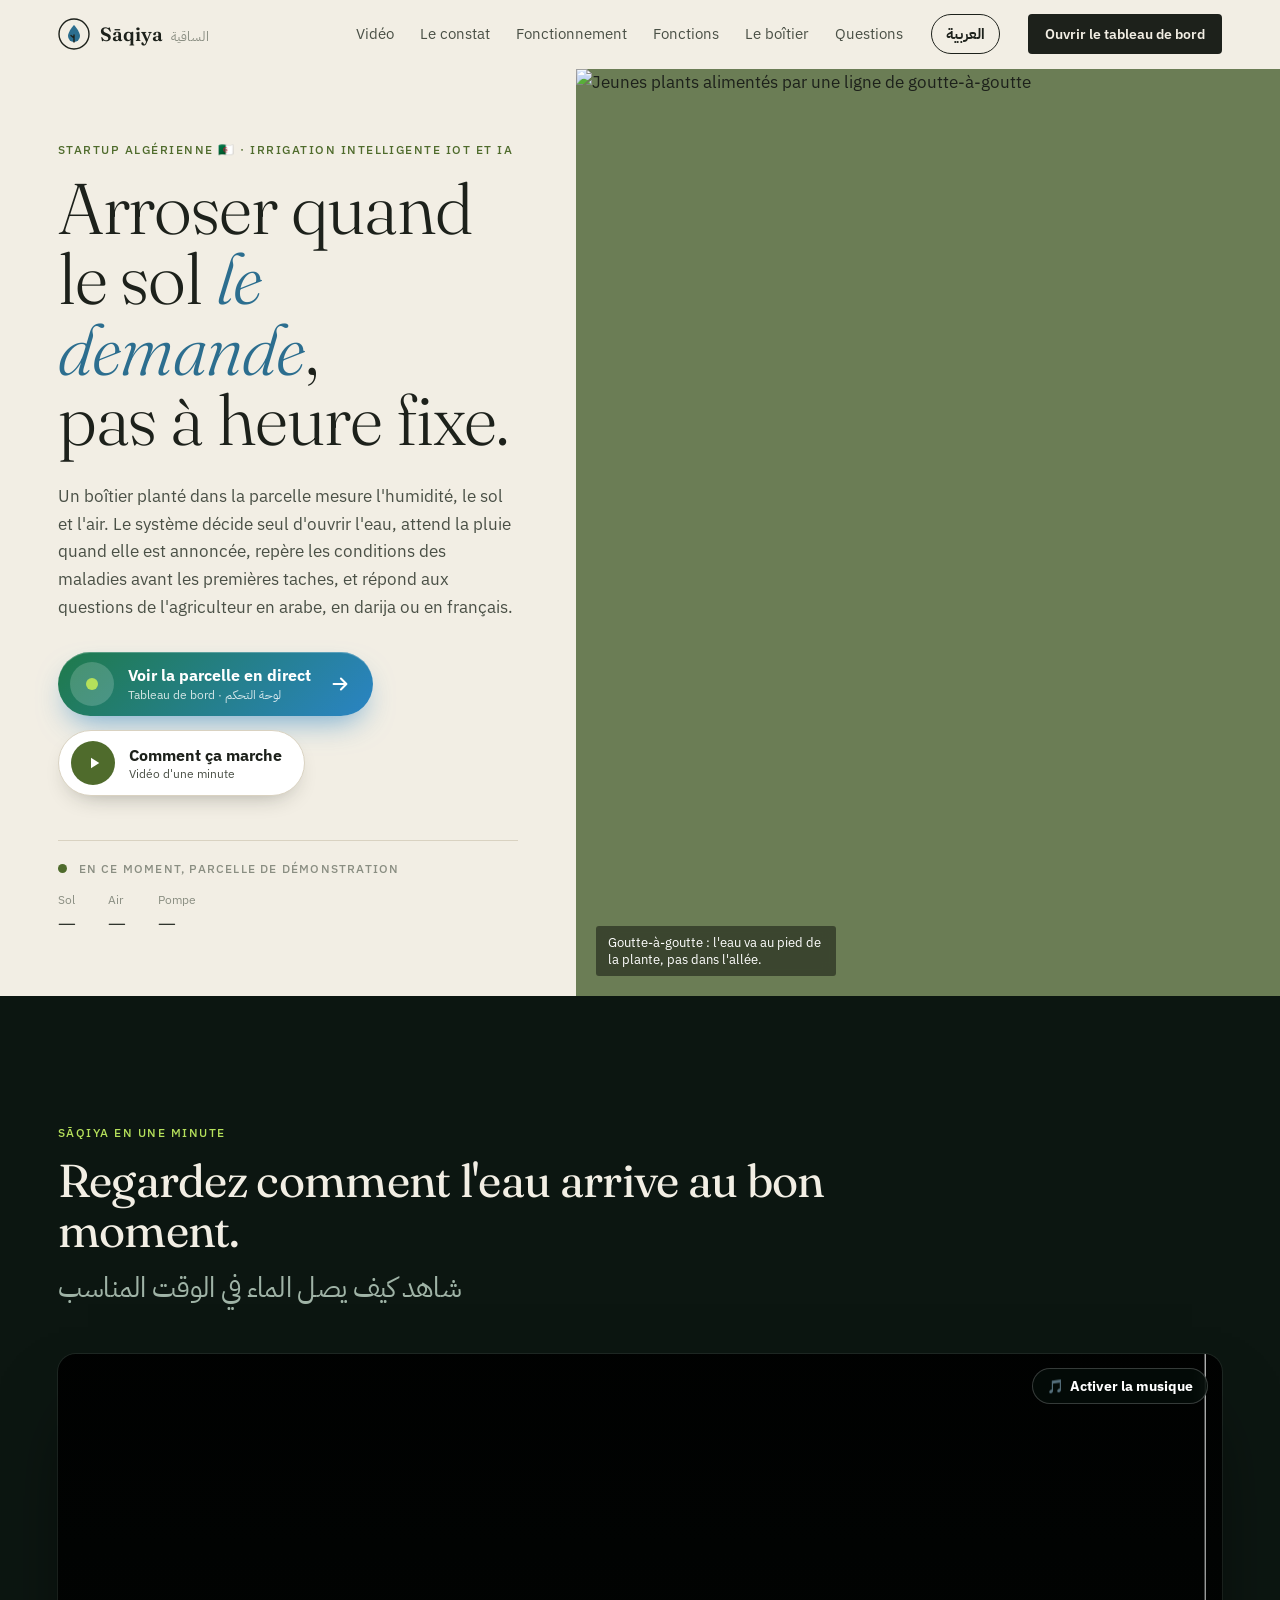
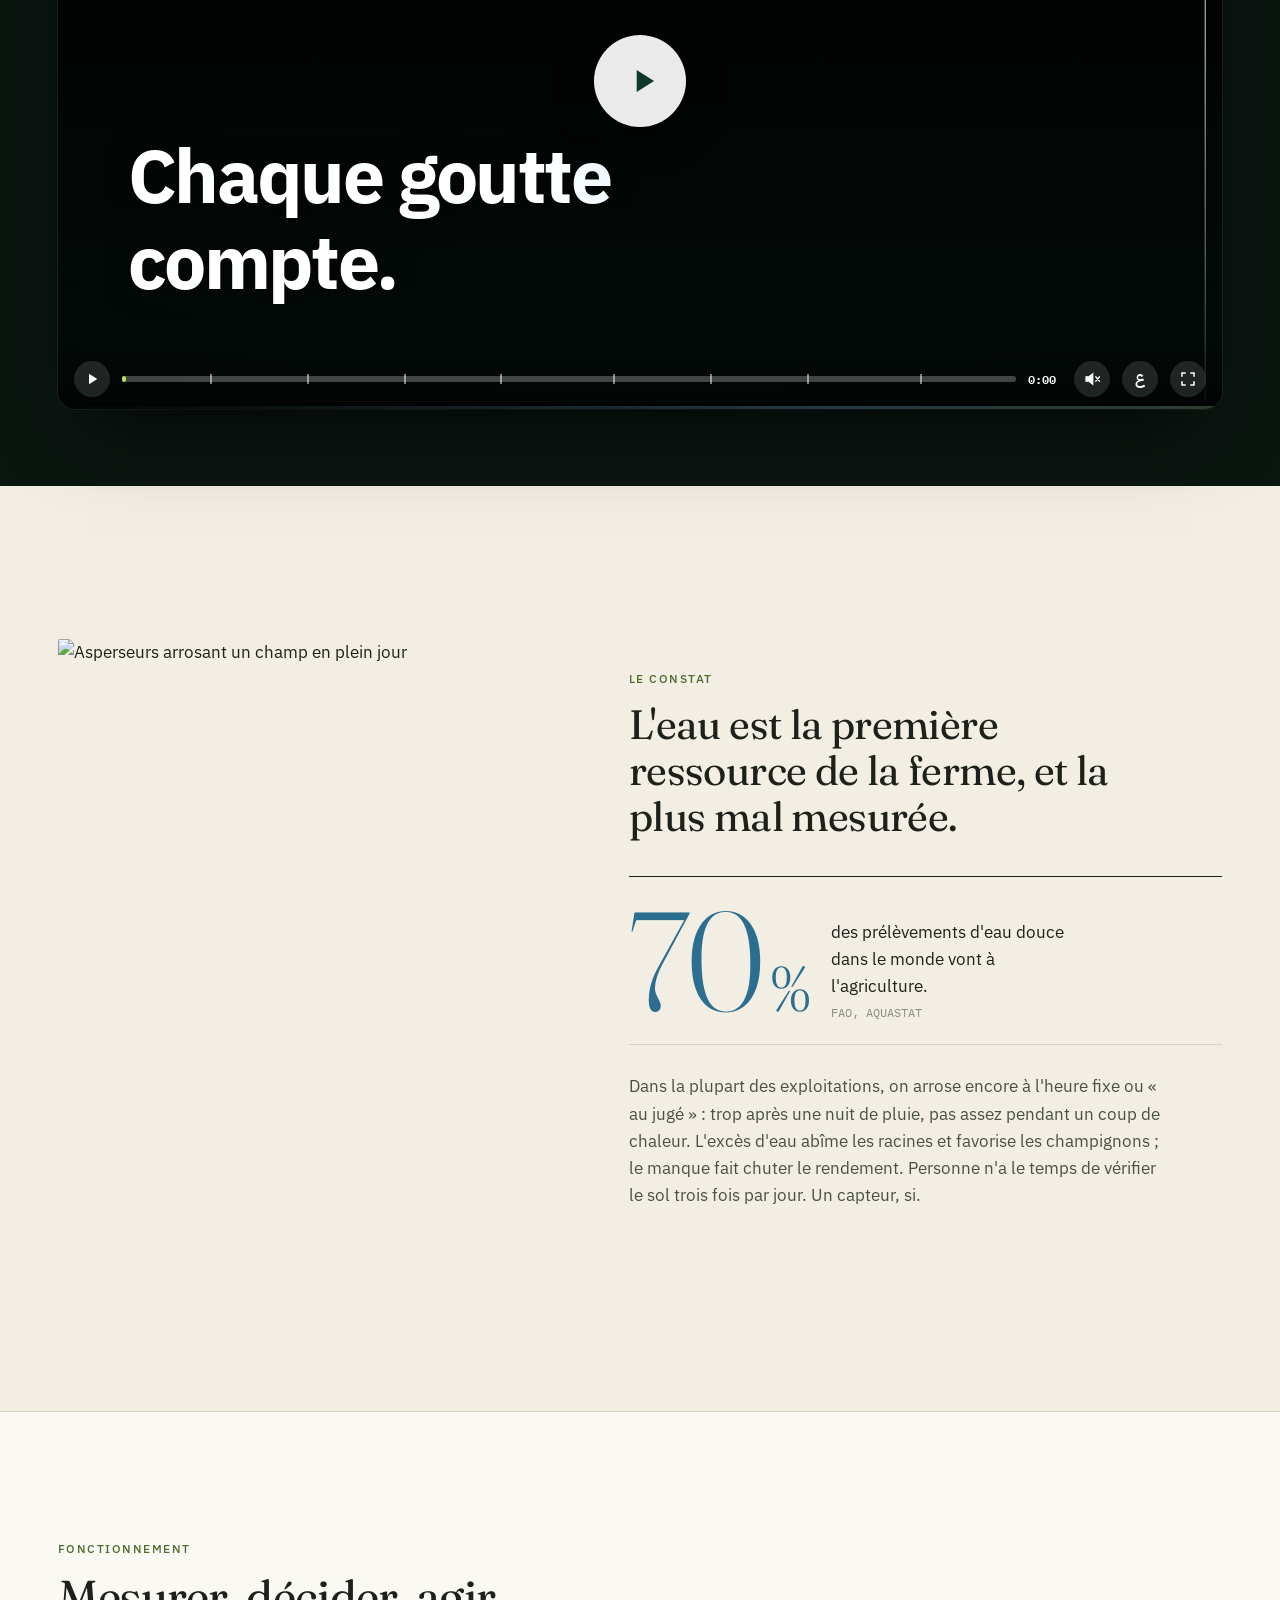
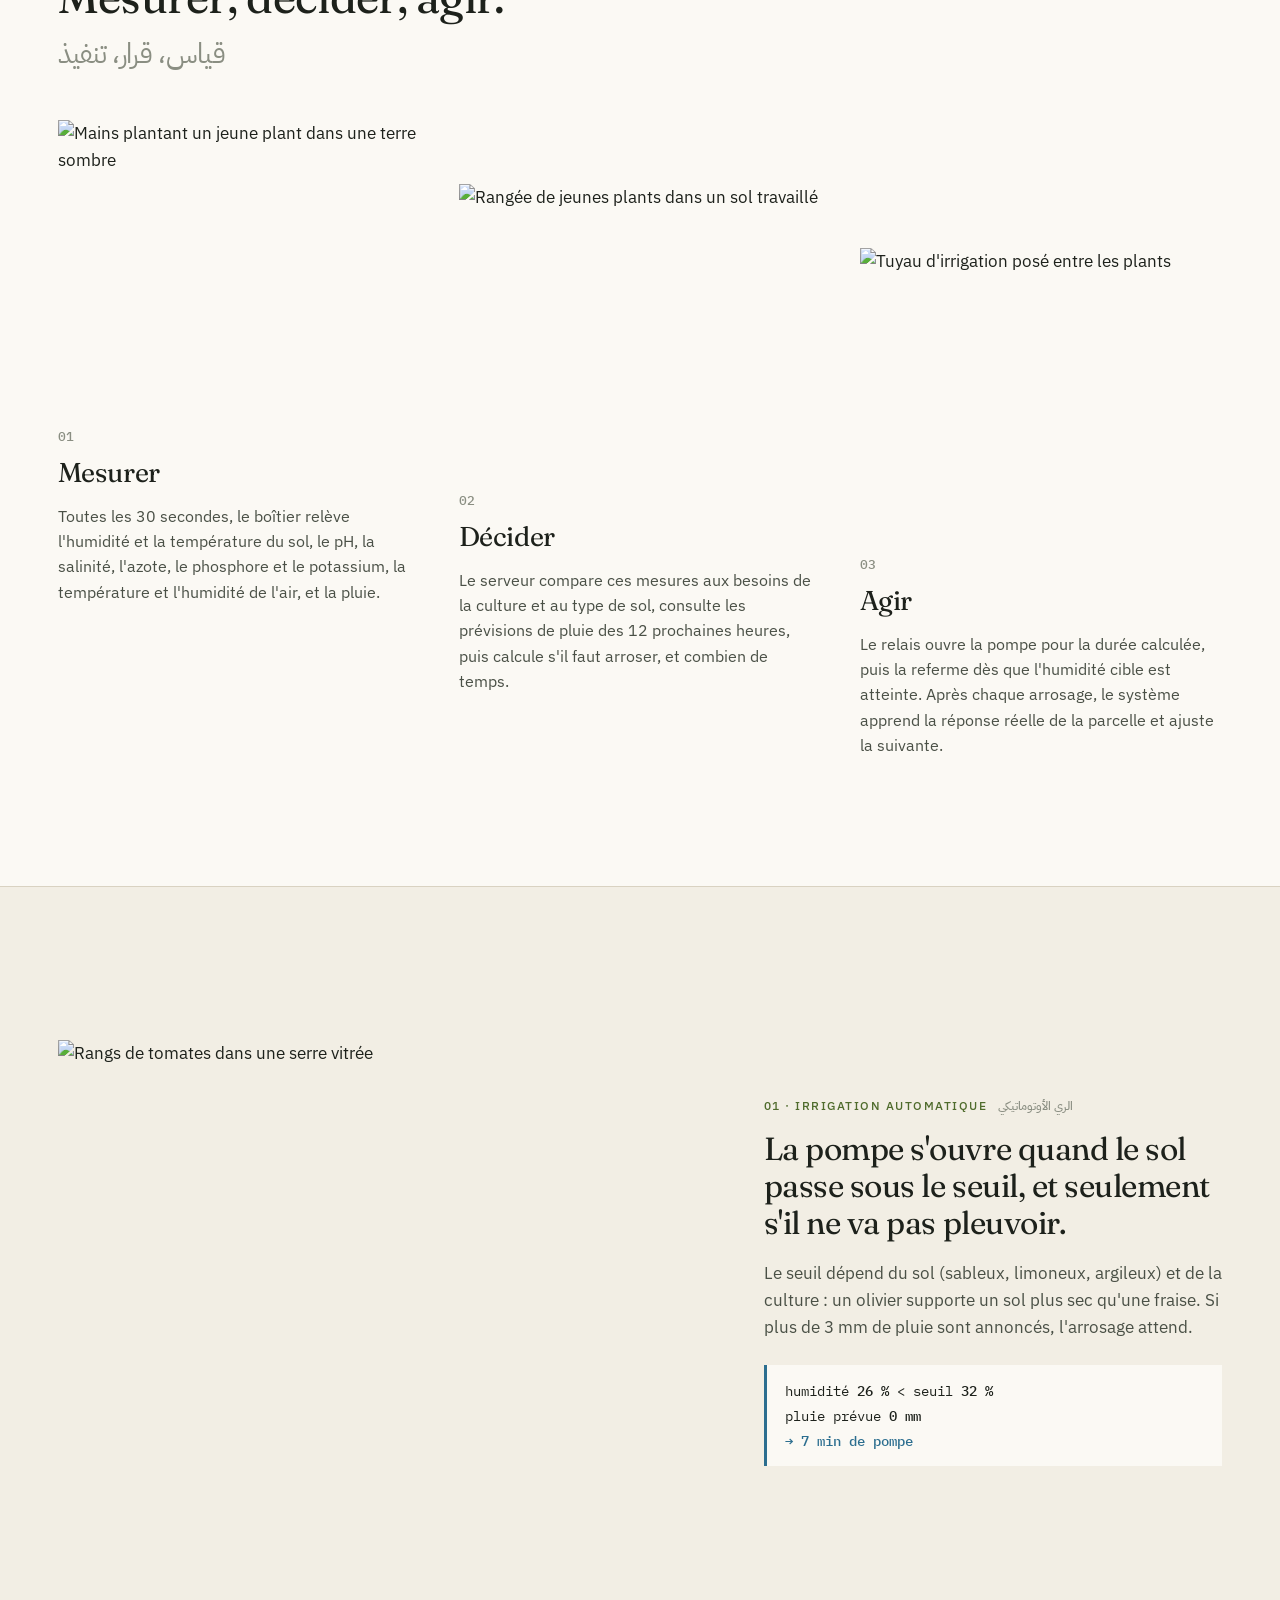
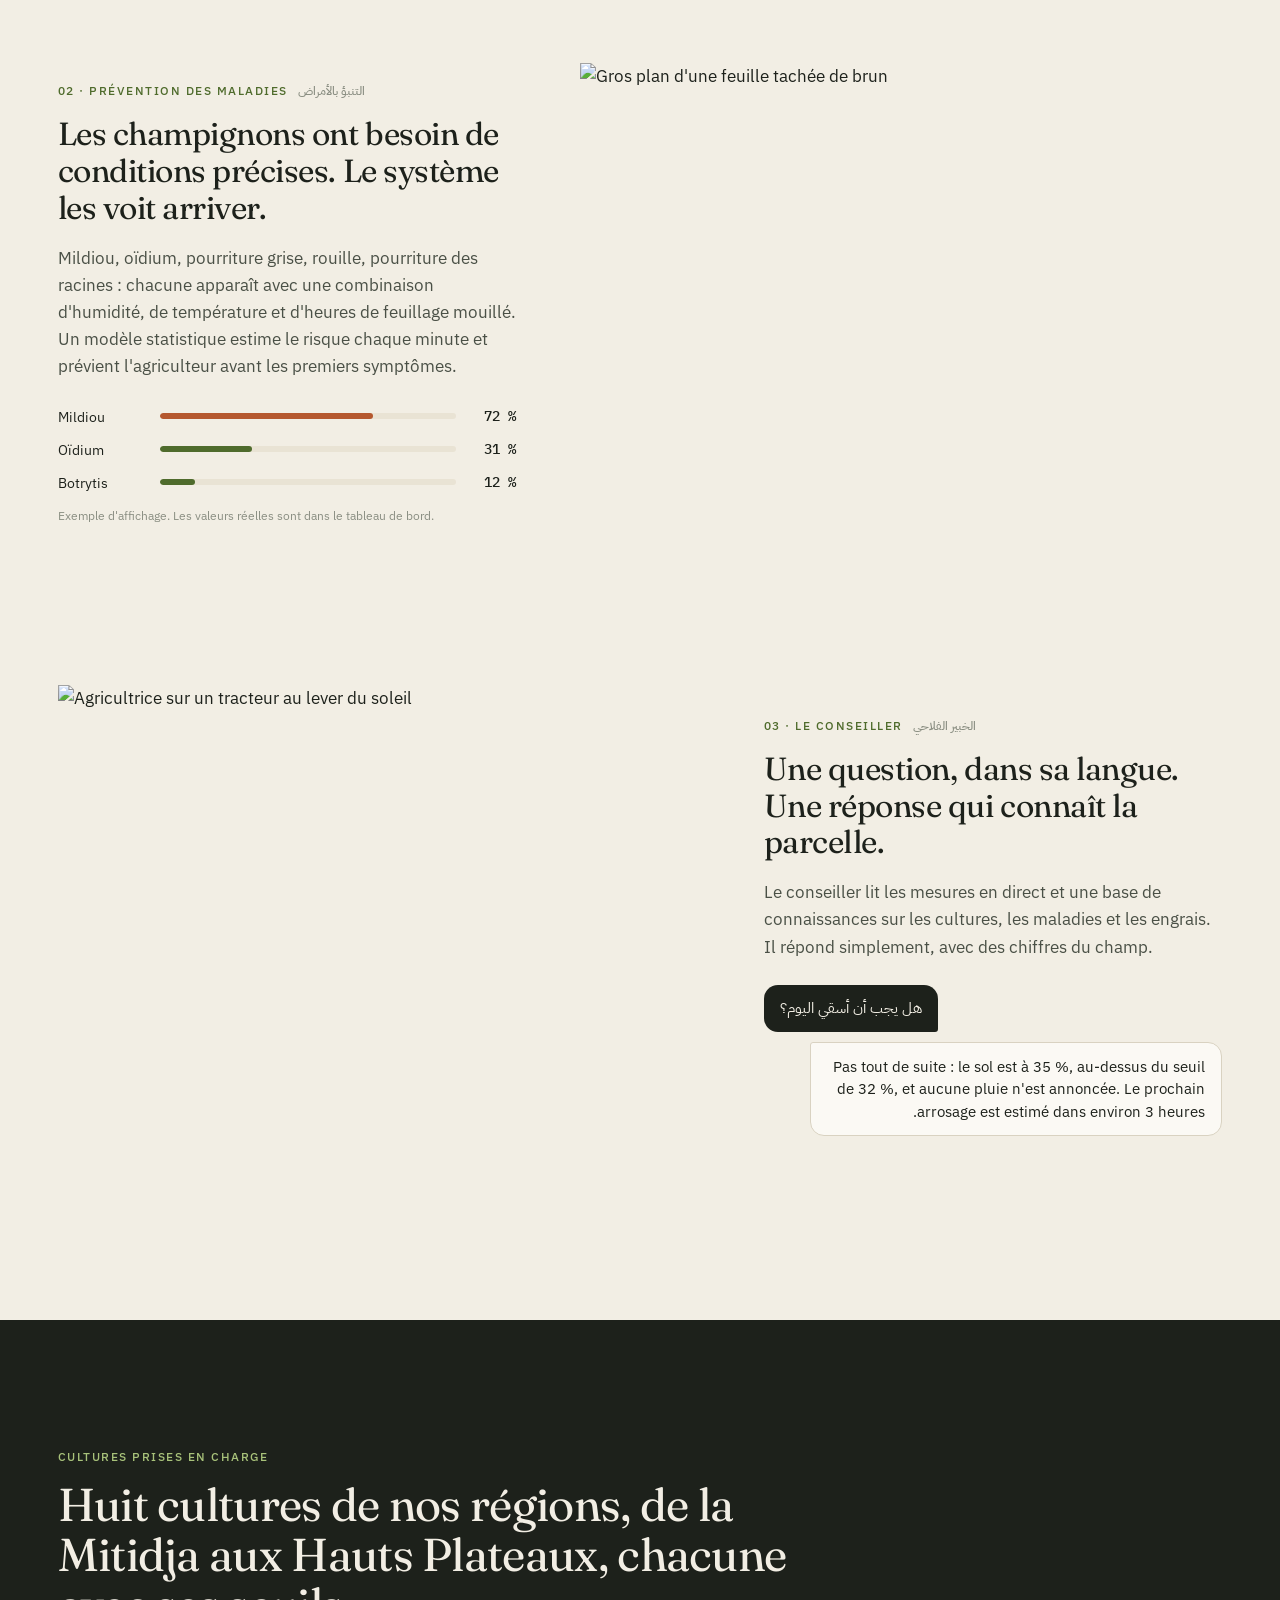
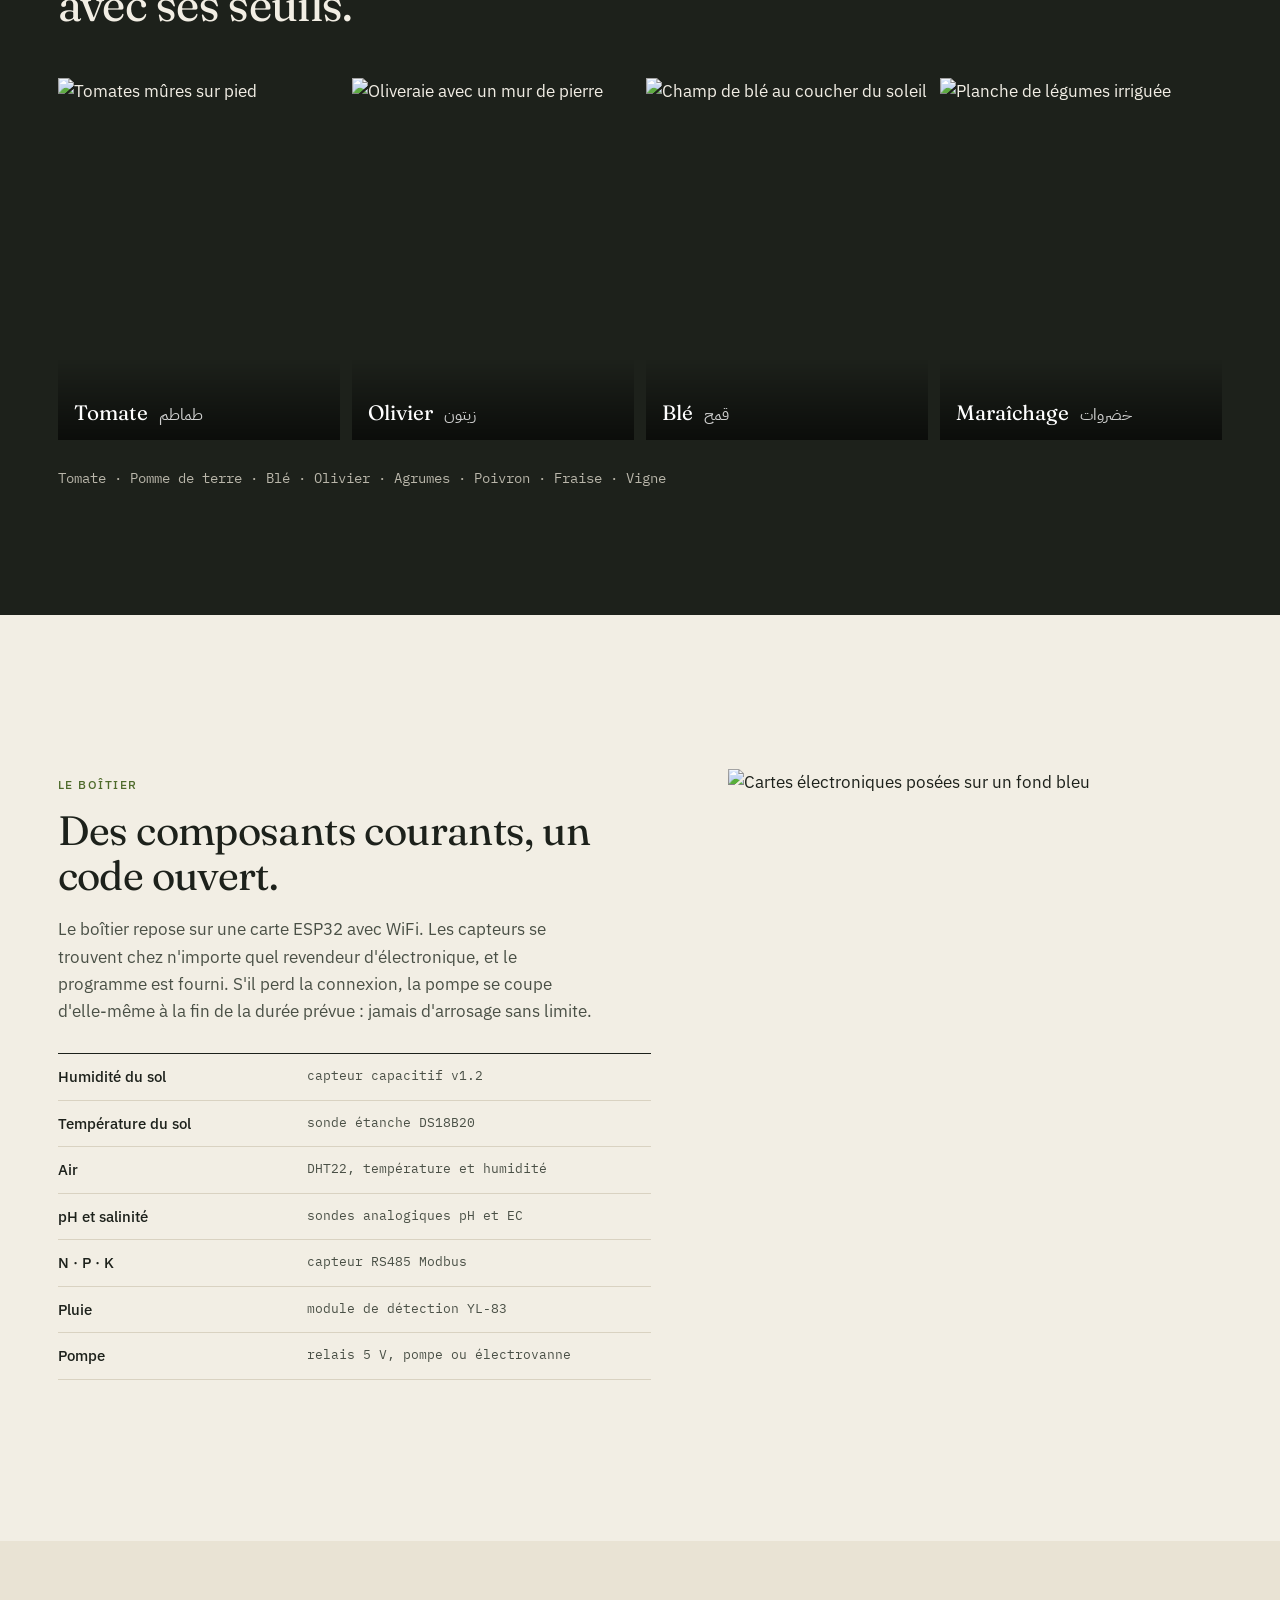
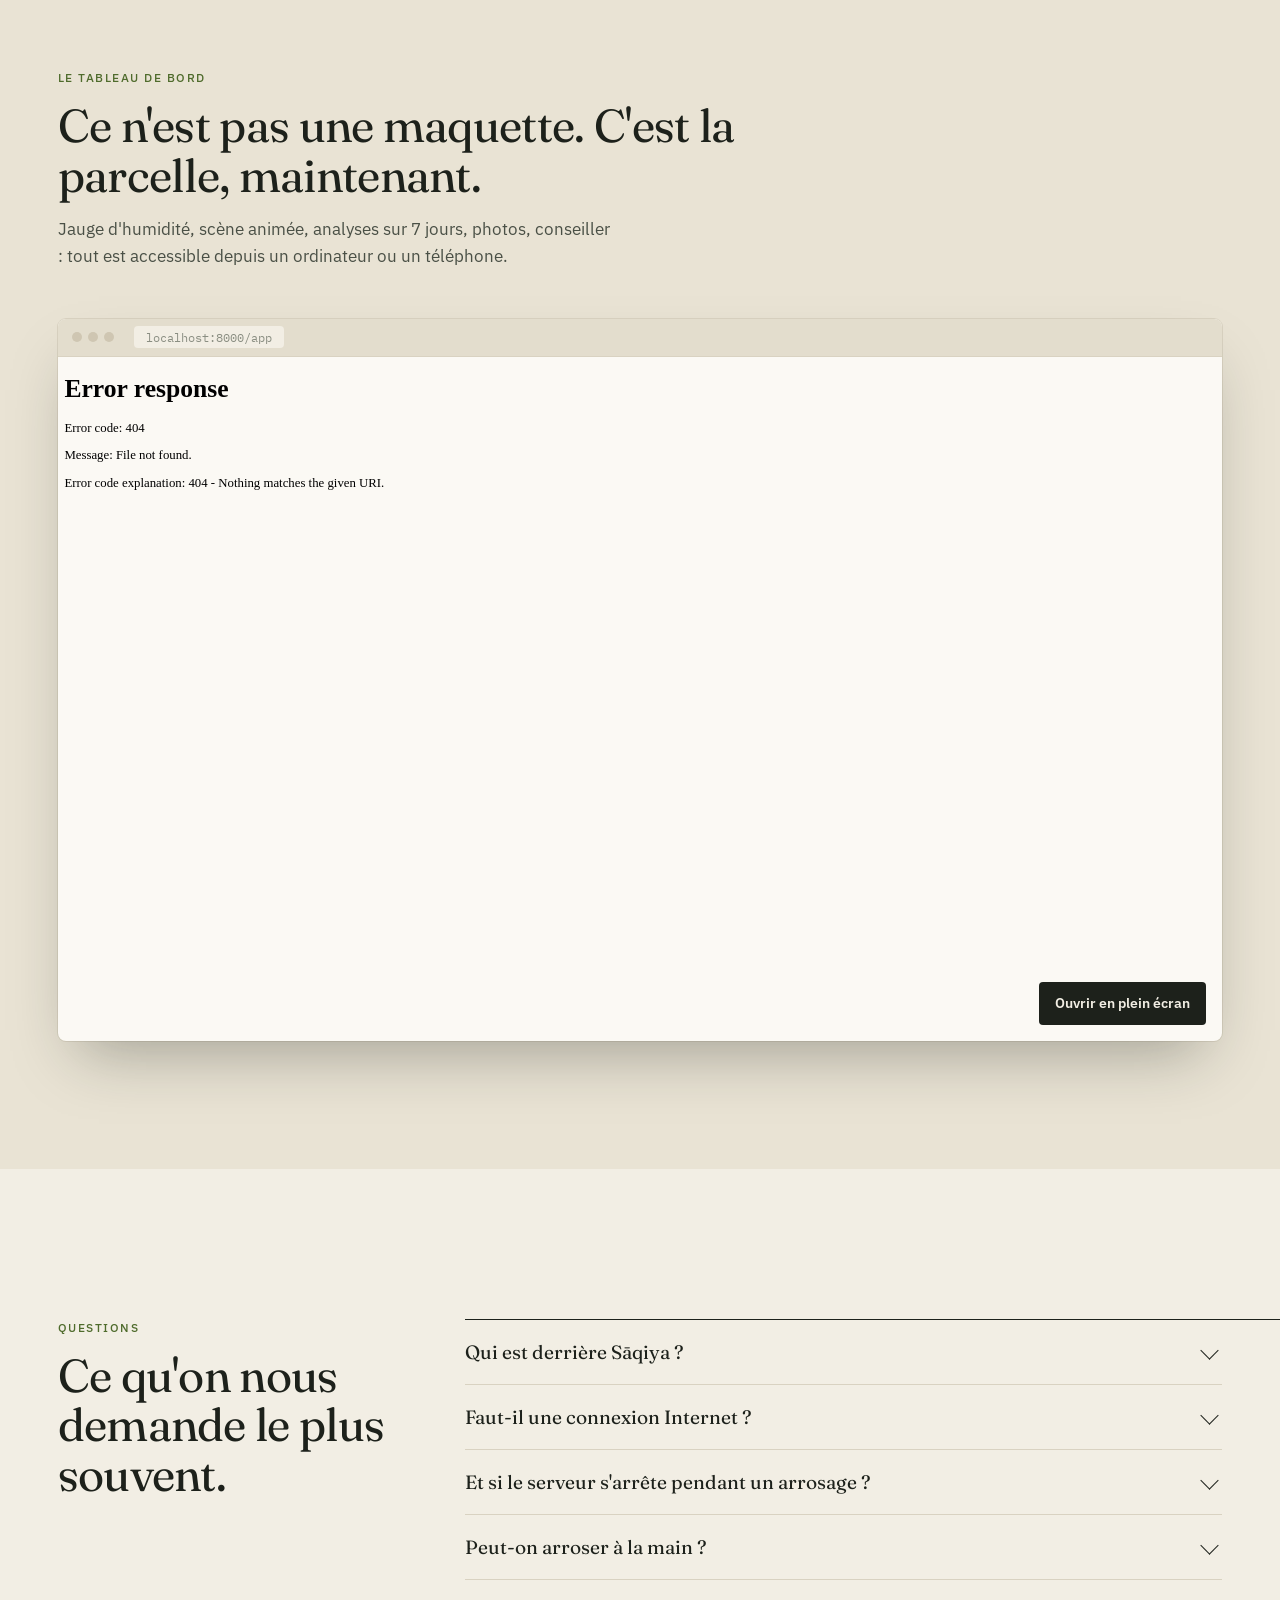
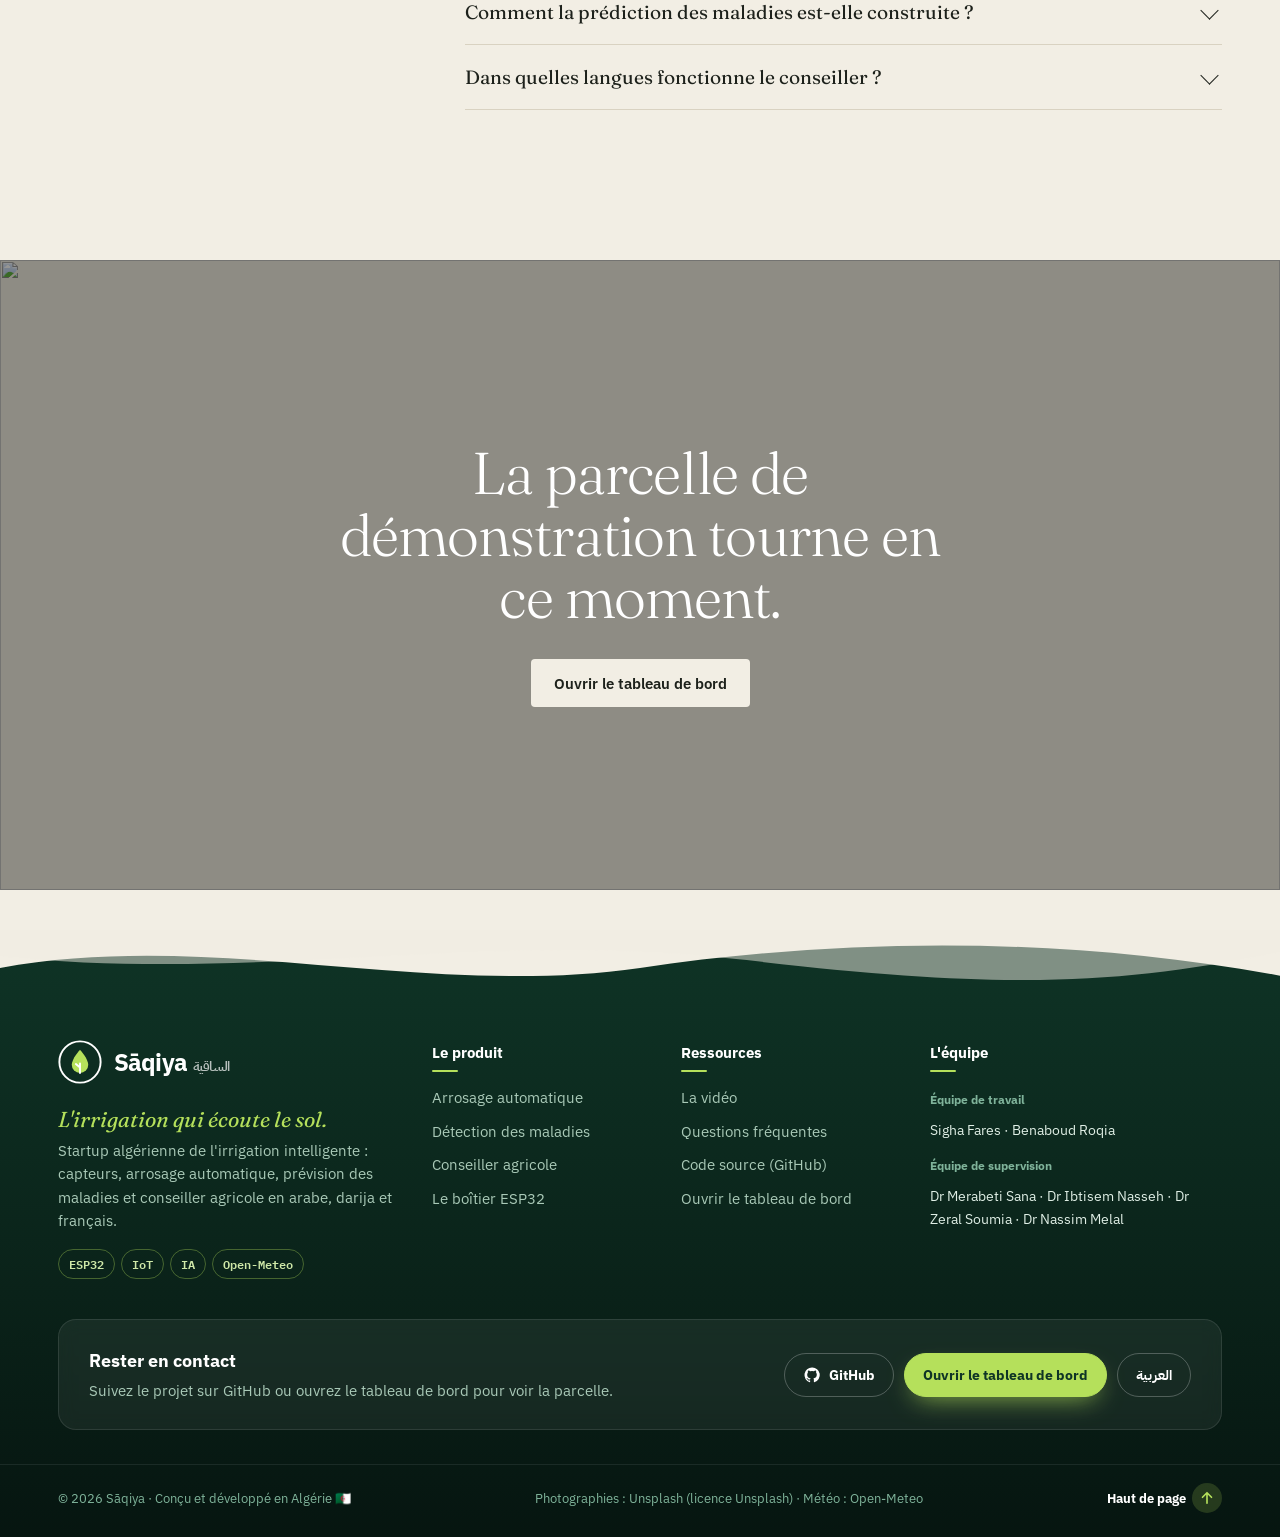
==== commit 7a74b75d: "Téléphone, conseiller, site arabe, musique et pied de page - tableau de bord : barre d'onglets défil" ====
--- a/site/index.html
+++ b/site/index.html
@@ -11,6 +11,7 @@
   <link href="https://fonts.googleapis.com/css2?family=Fraunces:ital,opsz,wght@0,9..144,300;0,9..144,400;0,9..144,500;1,9..144,400&family=IBM+Plex+Mono:wght@400;500&family=IBM+Plex+Sans+Arabic:wght@400;500;600&family=IBM+Plex+Sans:wght@400;500;600&display=swap" rel="stylesheet">
   <link rel="stylesheet" href="site.css">
   <link rel="stylesheet" href="video.css">
+  <link rel="stylesheet" href="extra.css">
 </head>
 <body>
 
@@ -27,7 +28,8 @@
     <a href="#boitier">Le boîtier</a>
     <a href="#questions">Questions</a>
   </nav>
-  <a class="btn btn-dark" href="/app/">Ouvrir le tableau de bord</a>
+  <button class="lang-toggle" type="button" data-site-lang lang="ar">العربية</button>
+  <a class="btn btn-dark" href="/app/" data-app>Ouvrir le tableau de bord</a>
   <button class="burger" id="burger" aria-label="Menu" aria-expanded="false"><i></i><i></i></button>
 </header>
 
@@ -41,7 +43,7 @@
         d'ouvrir l'eau, attend la pluie quand elle est annoncée, repère les conditions des maladies avant les premières
         taches, et répond aux questions de l'agriculteur en arabe, en darija ou en français.</p>
       <div class="cta">
-        <a class="cta-main" href="/app/">
+        <a class="cta-main" href="/app/" data-app>
           <span class="cta-live" aria-hidden="true"><i></i></span>
           <span class="cta-txt"><b>Voir la parcelle en direct</b><small>Tableau de bord · <span lang="ar">لوحة التحكم</span></small></span>
           <svg class="cta-arrow" viewBox="0 0 24 24" aria-hidden="true"><path d="M5 12h13M13 6l6 6-6 6"/></svg>
@@ -135,11 +137,13 @@
         </div>
       </div>
 
+      <span class="sound-hint" id="sound-hint">🎵 <span>Activer la musique</span></span>
       <button class="big-play" id="big-play" aria-label="Lire la vidéo"><svg viewBox="0 0 24 24"><path d="M8 5v14l11-7z"/></svg></button>
       <div class="ctrl">
         <button id="v-play" aria-label="Lecture / pause"><svg viewBox="0 0 24 24" class="i-play"><path d="M8 5v14l11-7z"/></svg><svg viewBox="0 0 24 24" class="i-pause"><path d="M7 5h4v14H7zM13 5h4v14h-4z"/></svg></button>
         <div class="track" id="v-track"><div class="fill" id="v-fill"></div><div class="ticks" id="v-ticks"></div></div>
         <span class="time" id="v-time">0:00</span>
+        <button id="v-sound" class="snd" aria-label="Son" aria-pressed="false"><svg viewBox="0 0 24 24" class="i-on"><path d="M4 9v6h4l5 4V5L8 9H4z"/><path d="M16 9a4 4 0 0 1 0 6M18.5 6.5a8 8 0 0 1 0 11"/></svg><svg viewBox="0 0 24 24" class="i-off"><path d="M4 9v6h4l5 4V5L8 9H4z"/><path d="M17 9l5 6M22 9l-5 6"/></svg></button>
         <button id="v-lang" class="txt" aria-label="Langue des sous-titres">ع</button>
         <button id="v-full" aria-label="Plein écran"><svg viewBox="0 0 24 24"><path d="M4 9V4h5M20 9V4h-5M4 15v5h5M20 15v5h-5"/></svg></button>
       </div>
@@ -296,8 +300,8 @@
     </header>
     <div class="frame reveal">
       <div class="frame-bar"><i></i><i></i><i></i><span>localhost:8000/app</span></div>
-      <div class="frame-body"><iframe src="/app/" title="Tableau de bord en direct" loading="lazy" tabindex="-1"></iframe></div>
-      <a class="frame-link" href="/app/">Ouvrir en plein écran</a>
+      <div class="frame-body"><iframe src="/app/" data-app-frame title="Tableau de bord en direct" loading="lazy" tabindex="-1"></iframe></div>
+      <a class="frame-link" href="/app/" data-app>Ouvrir en plein écran</a>
     </div>
   </section>
 
@@ -333,37 +337,75 @@
     <img src="https://images.unsplash.com/photo-1647432460909-153f77f1630f?auto=format&fit=crop&w=2000&q=70" alt="" loading="lazy">
     <div class="final-text reveal">
       <h2>La parcelle de démonstration tourne en ce moment.</h2>
-      <a class="btn btn-light" href="/app/">Ouvrir le tableau de bord</a>
+      <a class="btn btn-light" href="/app/" data-app>Ouvrir le tableau de bord</a>
     </div>
   </section>
 </main>
 
-<footer class="foot">
-  <div>
-    <b>Sāqiya <span lang="ar">الساقية</span></b>
-    <p>Startup algérienne de l'irrigation intelligente : IoT, prévision des maladies et conseiller agricole. Conçu et développé en Algérie 🇩🇿</p>
+<footer class="xfoot">
+  <svg class="xf-wave" viewBox="0 0 1440 90" preserveAspectRatio="none" aria-hidden="true">
+    <path class="w1" d="M0 40 C 240 90 480 0 720 40 S 1200 80 1440 30 V 90 H 0 Z"/>
+    <path class="w2" d="M0 55 C 300 20 540 90 840 50 S 1260 20 1440 60 V 90 H 0 Z"/>
+  </svg>
+  <div class="xf-bg" style="background-image:url('https://images.unsplash.com/photo-1771684512143-88bdb34782fa?auto=format&fit=crop&w=1800&q=60')" aria-hidden="true"></div>
+  <div class="xf-drops" aria-hidden="true"><i></i><i></i><i></i><i></i><i></i><i></i><i></i><i></i></div>
+
+  <div class="xf-top">
+    <div class="xf-brand">
+      <a class="xf-logo" href="#top" aria-label="Sāqiya, accueil">
+        <svg viewBox="0 0 32 32" aria-hidden="true"><circle cx="16" cy="16" r="15"/><path class="d" d="M16 7s6 6.5 6 11a6 6 0 0 1-12 0c0-4.5 6-11 6-11Z"/><path d="M16 24v-7m0 3-3-2.5"/></svg>
+        <span>Sāqiya <em lang="ar">الساقية</em></span>
+      </a>
+      <p class="xf-slogan">L'irrigation qui écoute le sol.</p>
+      <p class="xf-desc">Startup algérienne de l'irrigation intelligente : capteurs, arrosage automatique, prévision des maladies et conseiller agricole en arabe, darija et français.</p>
+      <div class="xf-badges"><span>ESP32</span><span>IoT</span><span>IA</span><span>Open-Meteo</span></div>
+    </div>
+    <nav class="xf-col">
+      <b>Le produit</b>
+      <a href="#fonctions">Arrosage automatique</a>
+      <a href="#fonctions">Détection des maladies</a>
+      <a href="#fonctions">Conseiller agricole</a>
+      <a href="#boitier">Le boîtier ESP32</a>
+    </nav>
+    <nav class="xf-col">
+      <b>Ressources</b>
+      <a href="#video">La vidéo</a>
+      <a href="#questions">Questions fréquentes</a>
+      <a href="https://github.com/benaboud-roqia/saqiya" target="_blank" rel="noopener">Code source (GitHub)</a>
+      <a href="/app/" data-app>Ouvrir le tableau de bord</a>
+    </nav>
+    <div class="xf-col xf-team">
+      <b>L'équipe</b>
+      <small>Équipe de travail</small>
+      <span data-noi18n>Sigha Fares · Benaboud Roqia</span>
+      <small>Équipe de supervision</small>
+      <span data-noi18n>Dr Merabeti Sana · Dr Ibtisem Nasseh · Dr Zeral Soumia · Dr Nassim Melal</span>
+    </div>
   </div>
-  <div class="credits">
-    <b>Photographies</b>
-    <p>Unsplash, licence Unsplash :
-      <a href="https://unsplash.com/photos/3f7AWW0YWAA">goutte-à-goutte</a>,
-      <a href="https://unsplash.com/photos/yCOmQ65e5xY">asperseurs</a>,
-      <a href="https://unsplash.com/photos/bYZn_C-RswQ">plantation</a>,
-      <a href="https://unsplash.com/photos/tlRkBCY9vsI">jeunes plants</a>,
-      <a href="https://unsplash.com/photos/8rjUDamgljI">tuyau</a>,
-      <a href="https://unsplash.com/photos/1q75BReKpms">serre</a>,
-      <a href="https://unsplash.com/photos/Re5rjFVkhfU">feuille</a>,
-      <a href="https://unsplash.com/photos/RavdjkRrDhs">tracteur</a>,
-      <a href="https://unsplash.com/photos/hQXXWiG68YQ">tomates</a>,
-      <a href="https://unsplash.com/photos/k_tUO1kGvxc">oliveraie</a>,
-      <a href="https://unsplash.com/photos/AtC1boy0w_I">blé</a>,
-      <a href="https://unsplash.com/photos/VNfiAyRoKv4">électronique</a>.
-    </p>
+
+  <div class="xf-cta">
+    <div>
+      <b>Rester en contact</b>
+      <p>Suivez le projet sur GitHub ou ouvrez le tableau de bord pour voir la parcelle.</p>
+    </div>
+    <div class="xf-cta-btns">
+      <a class="xf-btn" href="https://github.com/benaboud-roqia/saqiya" target="_blank" rel="noopener"><svg viewBox="0 0 24 24" aria-hidden="true"><path d="M12 2a10 10 0 0 0-3.2 19.5c.5.1.7-.2.7-.5v-1.7c-2.8.6-3.4-1.3-3.4-1.3-.5-1.2-1.1-1.5-1.1-1.5-.9-.6.1-.6.1-.6 1 .1 1.5 1 1.5 1 .9 1.5 2.4 1.1 3 .8.1-.6.3-1.1.6-1.3-2.2-.3-4.6-1.1-4.6-5 0-1.1.4-2 1-2.7-.1-.3-.4-1.3.1-2.7 0 0 .8-.3 2.8 1a9.6 9.6 0 0 1 5 0c1.9-1.3 2.8-1 2.8-1 .5 1.4.2 2.4.1 2.7.6.7 1 1.6 1 2.7 0 3.9-2.4 4.7-4.6 5 .4.3.7.9.7 1.9v2.8c0 .3.2.6.7.5A10 10 0 0 0 12 2z"/></svg>GitHub</a>
+      <a class="xf-btn xf-btn-main" href="/app/" data-app>Ouvrir le tableau de bord</a>
+      <button class="xf-btn" type="button" data-site-lang lang="ar">العربية</button>
+    </div>
   </div>
-  <a class="to-top" href="#top">Haut de page ↑</a>
+
+  <div class="xf-bottom">
+    <span>© <span id="xf-year">2026</span> Sāqiya · Conçu et développé en Algérie 🇩🇿</span>
+    <span class="xf-credits">Photographies : Unsplash (licence Unsplash) · Météo : Open-Meteo</span>
+    <a class="xf-up" href="#top"><span>Haut de page</span> <svg viewBox="0 0 24 24" aria-hidden="true"><path d="M12 19V5M6 11l6-6 6 6"/></svg></a>
+  </div>
 </footer>
 
+<script src="config.js"></script>
+<script src="site-i18n.js"></script>
 <script src="site.js"></script>
+<script src="music.js"></script>
 <script src="video.js"></script>
 </body>
 </html>
--- a/site/site.css
+++ b/site/site.css
@@ -259,3 +259,10 @@
   .cta-arrow { margin-inline-start: auto; }
 }
 @media (prefers-reduced-motion: reduce) { .cta-main::after, .cta-live i { animation: none; } }
+
+/* GitHub Pages : panneau à la place de l'aperçu intégré */
+.frame-off { display: grid; place-items: center; background: linear-gradient(135deg, #0b1d33, #12345a); }
+.frame-off-in { max-width: 420px; padding: 32px 24px; text-align: center; color: #eaf2ff; display: grid; gap: 12px; justify-items: center; }
+.frame-off-in svg { width: 48px; height: 48px; fill: none; stroke: #7cc8ff; stroke-width: 1.6; stroke-linecap: round; stroke-linejoin: round; }
+.frame-off-in b { font-size: 1.15rem; }
+.frame-off-in p { margin: 0; color: #b9cbe6; }
--- a/site/extra.css
+++ b/site/extra.css
@@ -0,0 +1,140 @@
+/* Sāqiya — site : bouton de langue, arabe (RTL), pied de page « extra », son et effets de la vidéo. */
+
+/* ---------- bouton de langue ---------- */
+.lang-toggle { height: 40px; padding: 0 14px; border-radius: 999px; border: 1.5px solid var(--ink); background: transparent; color: var(--ink);
+  font: 700 .95rem var(--ar); cursor: pointer; transition: background .2s, color .2s, transform .2s; }
+.lang-toggle:hover { background: var(--ink); color: var(--paper); transform: translateY(-1px); }
+.lang-toggle[lang="fr"] { font-family: var(--sans); }
+
+/* ---------- arabe : sens de lecture et polices ---------- */
+html[dir="rtl"] body { font-family: var(--ar); }
+html[dir="rtl"] h1, html[dir="rtl"] h2, html[dir="rtl"] h3 { font-family: var(--ar); font-weight: 700; letter-spacing: 0; line-height: 1.35; }
+html[dir="rtl"] .kicker { letter-spacing: 0; text-transform: none; }
+html[dir="rtl"] .top { direction: rtl; }
+
+/* ---------- vidéo : son ---------- */
+.ctrl .snd svg { fill: #fff; stroke: #fff; stroke-width: 1.6; stroke-linecap: round; }
+.ctrl .snd .i-on { display: none; }
+.ctrl .snd[aria-pressed="true"] .i-on { display: block; }
+.ctrl .snd[aria-pressed="true"] .i-off { display: none; }
+.ctrl .snd[aria-pressed="true"] { background: rgba(127, 195, 230, .35); }
+.sound-hint { position: absolute; z-index: 6; top: 14px; inset-inline-end: 14px; display: inline-flex; align-items: center; gap: 6px;
+  padding: 8px 14px; border-radius: 999px; background: rgba(5, 15, 10, .72); color: #fff; font: 700 .85rem var(--sans);
+  backdrop-filter: blur(6px); cursor: pointer; animation: hintbob 2s ease-in-out infinite; border: 1px solid rgba(255, 255, 255, .2); }
+.sound-hint[hidden] { display: none; }
+@keyframes hintbob { 50% { transform: translateY(-4px); box-shadow: 0 8px 20px -6px rgba(127, 195, 230, .6); } }
+/* égaliseur qui bat pendant la musique */
+.player.music .ctrl .snd { position: relative; }
+.player.music .ctrl .snd::after { content: ""; position: absolute; inset: -4px; border-radius: 50%; border: 2px solid rgba(127, 195, 230, .7); animation: beat 0.71s ease-out infinite; }
+@keyframes beat { from { transform: scale(.85); opacity: 1; } to { transform: scale(1.35); opacity: 0; } }
+
+/* ---------- vidéo : plus vivante ---------- */
+.sc { transition: opacity .9s ease, transform 1.1s cubic-bezier(.2, .8, .2, 1), filter .9s ease; transform: scale(1.04); filter: blur(4px); }
+.sc.on { transform: none; filter: none; }
+.cap span { background: linear-gradient(90deg, #fff 0%, #fff 60%, #b8e4ff 100%); -webkit-background-clip: text; background-clip: text; color: transparent;
+  text-shadow: none; filter: drop-shadow(0 2px 14px rgba(0, 0, 0, .45)); }
+.cap .stat { filter: drop-shadow(0 0 24px rgba(127, 195, 230, .45)); }
+.stage::after { content: ""; position: absolute; inset: 0; z-index: 3; pointer-events: none;
+  background: radial-gradient(120% 90% at 50% 40%, transparent 60%, rgba(0, 0, 0, .45)); }   /* vignettage cinéma */
+.stage .glow { position: absolute; z-index: 4; inset: auto 0 0 0; height: 3px; pointer-events: none;
+  background: linear-gradient(90deg, transparent, #7fc3e6, #b5e05b, transparent); background-size: 200% 100%; animation: glowmv 3s linear infinite; opacity: .8; }
+@keyframes glowmv { to { background-position: -200% 0; } }
+.stage .fx-drops { position: absolute; inset: 0; z-index: 3; pointer-events: none; overflow: hidden; }
+.stage .fx-drops i { position: absolute; top: -8%; width: 2px; height: 14%; border-radius: 2px;
+  background: linear-gradient(180deg, transparent, rgba(184, 228, 255, .55)); animation: fxdrop linear infinite; opacity: 0; }
+.player.playing .stage .fx-drops i { opacity: 1; }
+@keyframes fxdrop { to { transform: translateY(820%); } }
+.player.playing .big-play { opacity: 0; pointer-events: none; }
+
+/* ---------- pied de page « extra » ---------- */
+.foot { display: none; }
+.xfoot { position: relative; isolation: isolate; overflow: hidden; margin-top: 40px; color: #dfeee5;
+  background: linear-gradient(180deg, #0f3426 0%, #0a2219 60%, #061510 100%); }
+.xf-wave { position: absolute; top: -1px; left: 0; width: 100%; height: 70px; z-index: 1; transform: scaleY(-1); }
+.xf-wave .w1 { fill: var(--paper); }
+.xf-wave .w2 { fill: var(--paper); opacity: .5; animation: wavemv 9s ease-in-out infinite alternate; transform-origin: center; }
+@keyframes wavemv { to { transform: translateX(-3%) scaleY(1.15); } }
+.xf-bg { position: absolute; inset: 0; z-index: -2; background: center / cover no-repeat; opacity: .14; filter: saturate(.6); }
+.xf-drops { position: absolute; inset: 0; z-index: -1; pointer-events: none; }
+.xf-drops i { position: absolute; bottom: -20px; width: 10px; height: 14px; border-radius: 50% 50% 50% 50% / 60% 60% 40% 40%;
+  background: radial-gradient(circle at 35% 35%, rgba(255, 255, 255, .9), rgba(127, 195, 230, .5)); opacity: .55; animation: rise 14s linear infinite; }
+.xf-drops i:nth-child(1) { left: 6%; animation-delay: 0s; } .xf-drops i:nth-child(2) { left: 18%; animation-delay: -3s; transform: scale(.7); }
+.xf-drops i:nth-child(3) { left: 31%; animation-delay: -7s; } .xf-drops i:nth-child(4) { left: 47%; animation-delay: -10s; transform: scale(.6); }
+.xf-drops i:nth-child(5) { left: 61%; animation-delay: -2s; } .xf-drops i:nth-child(6) { left: 74%; animation-delay: -5s; transform: scale(.8); }
+.xf-drops i:nth-child(7) { left: 86%; animation-delay: -12s; } .xf-drops i:nth-child(8) { left: 95%; animation-delay: -8s; transform: scale(.5); }
+@keyframes rise { 0% { transform: translateY(0); opacity: 0; } 10% { opacity: .55; } 100% { transform: translateY(-560px); opacity: 0; } }
+
+.xf-top { display: grid; grid-template-columns: 1.6fr 1fr 1fr 1.4fr; gap: 40px; padding: 110px var(--pad) 40px; }
+.xf-logo { display: inline-flex; align-items: center; gap: 12px; color: #fff; text-decoration: none; font: 800 1.5rem var(--sans); letter-spacing: -.03em; }
+.xf-logo svg { width: 44px; height: 44px; fill: none; stroke: #fff; stroke-width: 1.4; stroke-linecap: round; transition: transform .6s cubic-bezier(.2, .8, .2, 1); }
+.xf-logo:hover svg { transform: rotate(-12deg) scale(1.08); }
+.xf-logo svg .d { fill: #b5e05b; stroke: none; }
+.xf-logo em { font: 600 .9rem var(--ar); font-style: normal; opacity: .7; }
+.xf-slogan { margin: 14px 0 6px; font: italic 400 1.35rem var(--serif); color: #b5e05b; }
+html[dir="rtl"] .xf-slogan { font: 700 1.3rem var(--ar); }
+.xf-desc { margin: 0; font-size: .92rem; line-height: 1.6; color: #a9c9b7; max-width: 42ch; }
+.xf-badges { display: flex; flex-wrap: wrap; gap: 6px; margin-top: 16px; }
+.xf-badges span { padding: 4px 10px; border-radius: 999px; border: 1px solid rgba(181, 224, 91, .35); color: #cfe8a8; font: 600 .74rem var(--mono); }
+.xf-col { display: flex; flex-direction: column; gap: 10px; }
+.xf-col b { color: #fff; font-size: .95rem; margin-bottom: 4px; position: relative; padding-bottom: 8px; }
+.xf-col b::after { content: ""; position: absolute; inset-inline-start: 0; bottom: 0; width: 26px; height: 2px; border-radius: 2px; background: #b5e05b; transition: width .4s; }
+.xf-col:hover b::after { width: 52px; }
+.xf-col a { color: #a9c9b7; text-decoration: none; font-size: .92rem; width: fit-content; position: relative; transition: color .2s, transform .2s; }
+.xf-col a::before { content: ""; position: absolute; inset-inline-start: 0; bottom: -2px; width: 0; height: 1px; background: #b5e05b; transition: width .3s; }
+.xf-col a:hover { color: #fff; transform: translateX(4px); }
+html[dir="rtl"] .xf-col a:hover { transform: translateX(-4px); }
+.xf-col a:hover::before { width: 100%; }
+.xf-team small { color: #7fb39a; font-weight: 700; font-size: .76rem; margin-top: 4px; }
+.xf-team span { color: #dfeee5; font-size: .9rem; line-height: 1.55; }
+
+.xf-cta { display: flex; justify-content: space-between; align-items: center; gap: 24px; flex-wrap: wrap; margin: 0 var(--pad); padding: 26px 30px;
+  border-radius: 18px; background: rgba(255, 255, 255, .06); border: 1px solid rgba(255, 255, 255, .1); backdrop-filter: blur(8px); }
+.xf-cta b { color: #fff; font-size: 1.15rem; }
+.xf-cta p { margin: 4px 0 0; color: #a9c9b7; font-size: .92rem; }
+.xf-cta-btns { display: flex; gap: 10px; flex-wrap: wrap; }
+.xf-btn { display: inline-flex; align-items: center; gap: 8px; height: 44px; padding: 0 18px; border-radius: 999px; border: 1px solid rgba(255, 255, 255, .25);
+  background: transparent; color: #fff; text-decoration: none; font: 700 .9rem var(--sans); cursor: pointer; transition: transform .2s, background .2s, box-shadow .2s; }
+.xf-btn[lang="ar"] { font-family: var(--ar); }
+.xf-btn svg { width: 18px; height: 18px; fill: currentColor; }
+.xf-btn:hover { transform: translateY(-2px); background: rgba(255, 255, 255, .1); }
+.xf-btn-main { background: #b5e05b; color: #0f3426; border-color: #b5e05b; box-shadow: 0 10px 26px -10px rgba(181, 224, 91, .8); }
+.xf-btn-main:hover { background: #c6ec74; }
+
+.xf-bottom { display: flex; justify-content: space-between; align-items: center; gap: 16px; flex-wrap: wrap; margin-top: 34px;
+  padding: 18px var(--pad) 24px; border-top: 1px solid rgba(255, 255, 255, .08); font-size: .82rem; color: #7fb39a; }
+.xf-up { display: inline-flex; align-items: center; gap: 6px; color: #fff; text-decoration: none; font-weight: 700; }
+.xf-up svg { width: 30px; height: 30px; padding: 6px; border-radius: 50%; background: rgba(181, 224, 91, .18); fill: none; stroke: #b5e05b; stroke-width: 2.2;
+  stroke-linecap: round; stroke-linejoin: round; transition: transform .3s; animation: upbob 2.4s ease-in-out infinite; }
+.xf-up:hover svg { transform: translateY(-4px); }
+@keyframes upbob { 50% { transform: translateY(-3px); } }
+
+.xf-top > * { opacity: 0; transform: translateY(24px); transition: opacity .7s ease, transform .7s cubic-bezier(.2, .8, .2, 1); }
+.xfoot.seen .xf-top > * { opacity: 1; transform: none; }
+.xfoot.seen .xf-top > *:nth-child(2) { transition-delay: .1s; } .xfoot.seen .xf-top > *:nth-child(3) { transition-delay: .2s; } .xfoot.seen .xf-top > *:nth-child(4) { transition-delay: .3s; }
+
+@media (max-width: 980px) {
+  .xf-top { grid-template-columns: 1fr 1fr; padding-top: 90px; }
+  .xf-brand { grid-column: 1 / -1; }
+}
+@media (max-width: 560px) {
+  .lang-toggle { height: 36px; padding: 0 12px; }
+  .xf-top { grid-template-columns: 1fr; gap: 28px; }
+  .xf-cta { padding: 20px; }
+  .xf-cta-btns { width: 100%; }
+  .xf-btn { flex: 1; justify-content: center; }
+  .xf-bottom { flex-direction: column; align-items: flex-start; }
+}
+@media (prefers-reduced-motion: reduce) {
+  .xf-drops i, .xf-wave .w2, .xf-up svg, .sound-hint, .stage .glow, .stage .fx-drops i, .player.music .ctrl .snd::after { animation: none; }
+  .xf-top > * { opacity: 1; transform: none; }
+  .sc { transform: none; filter: none; }
+}
+
+/* en-tête : le bouton de langue reste visible sur tablette et téléphone */
+@media (max-width: 980px) {
+  .top > .lang-toggle { margin-inline-start: auto; }
+  .top > .btn-dark { margin-inline-start: 0; }
+}
+@media (max-width: 560px) {
+  .burger { margin-inline-start: 0; }
+}
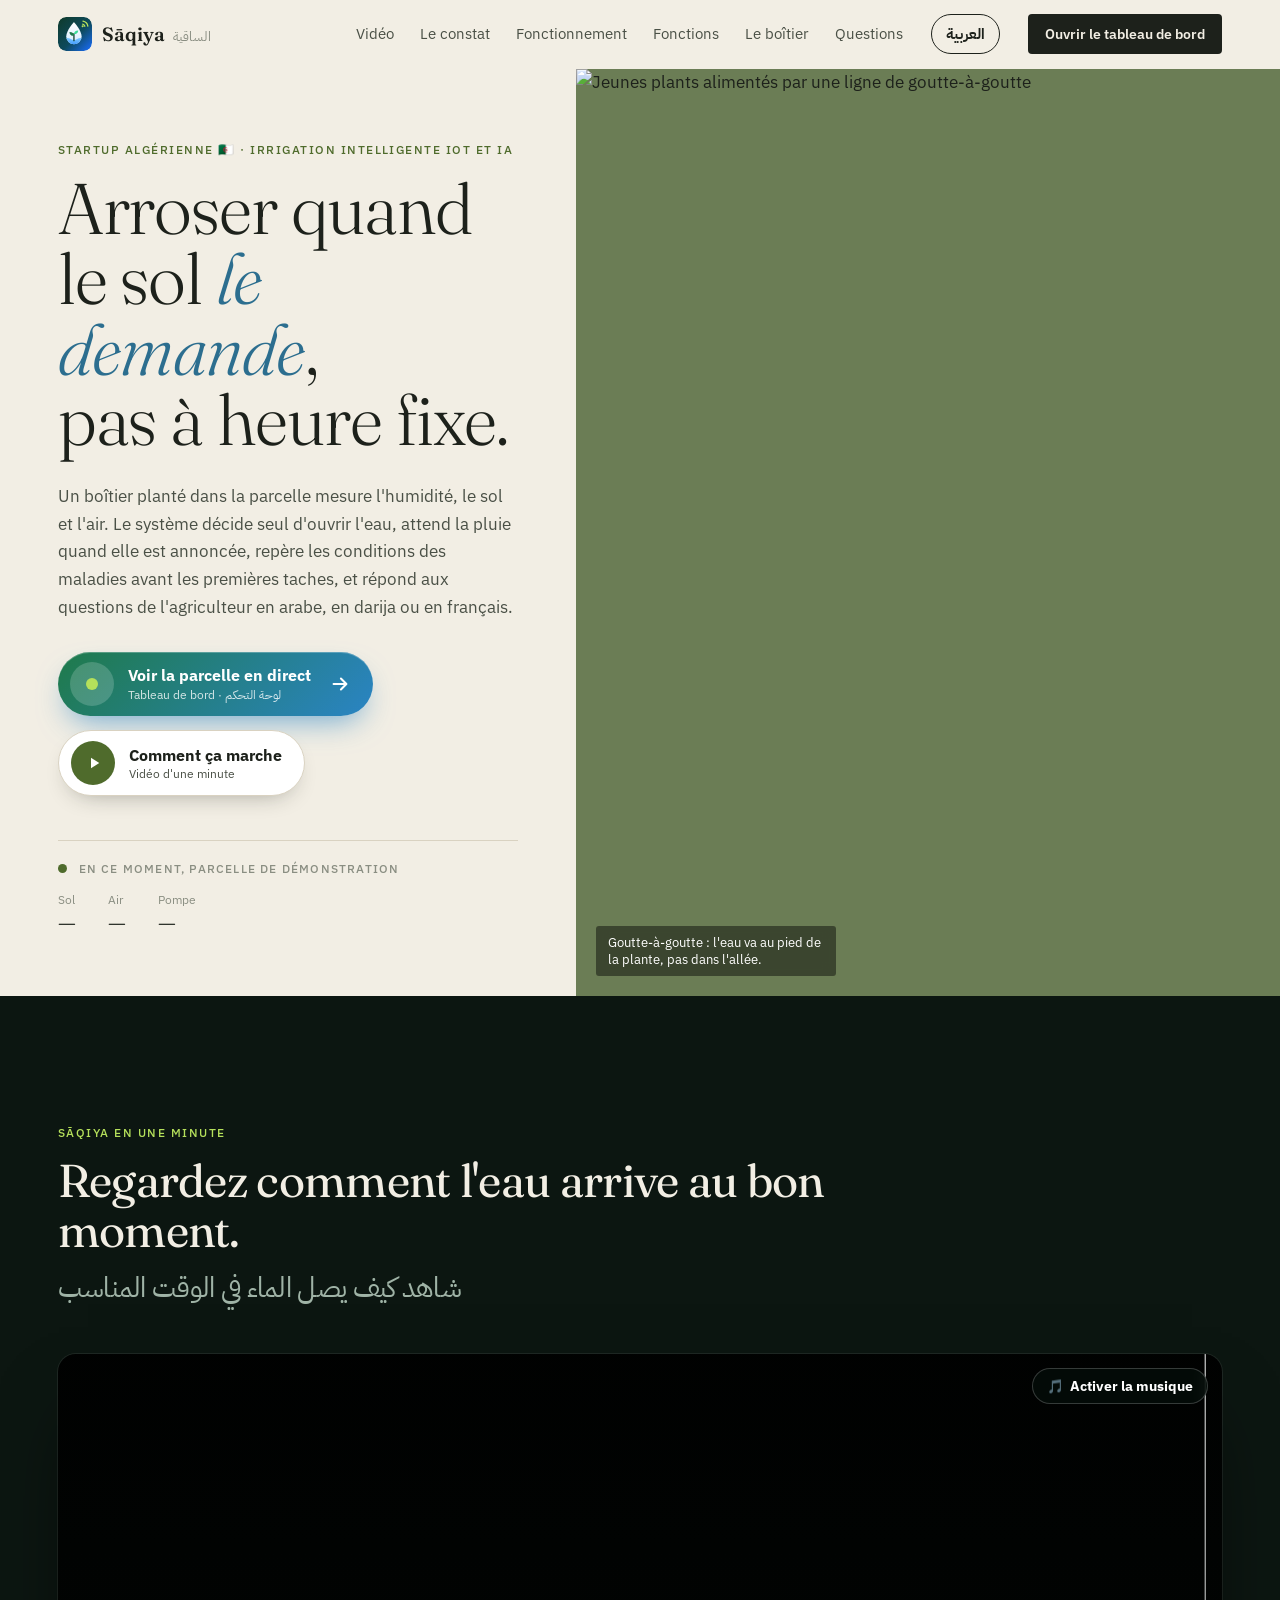
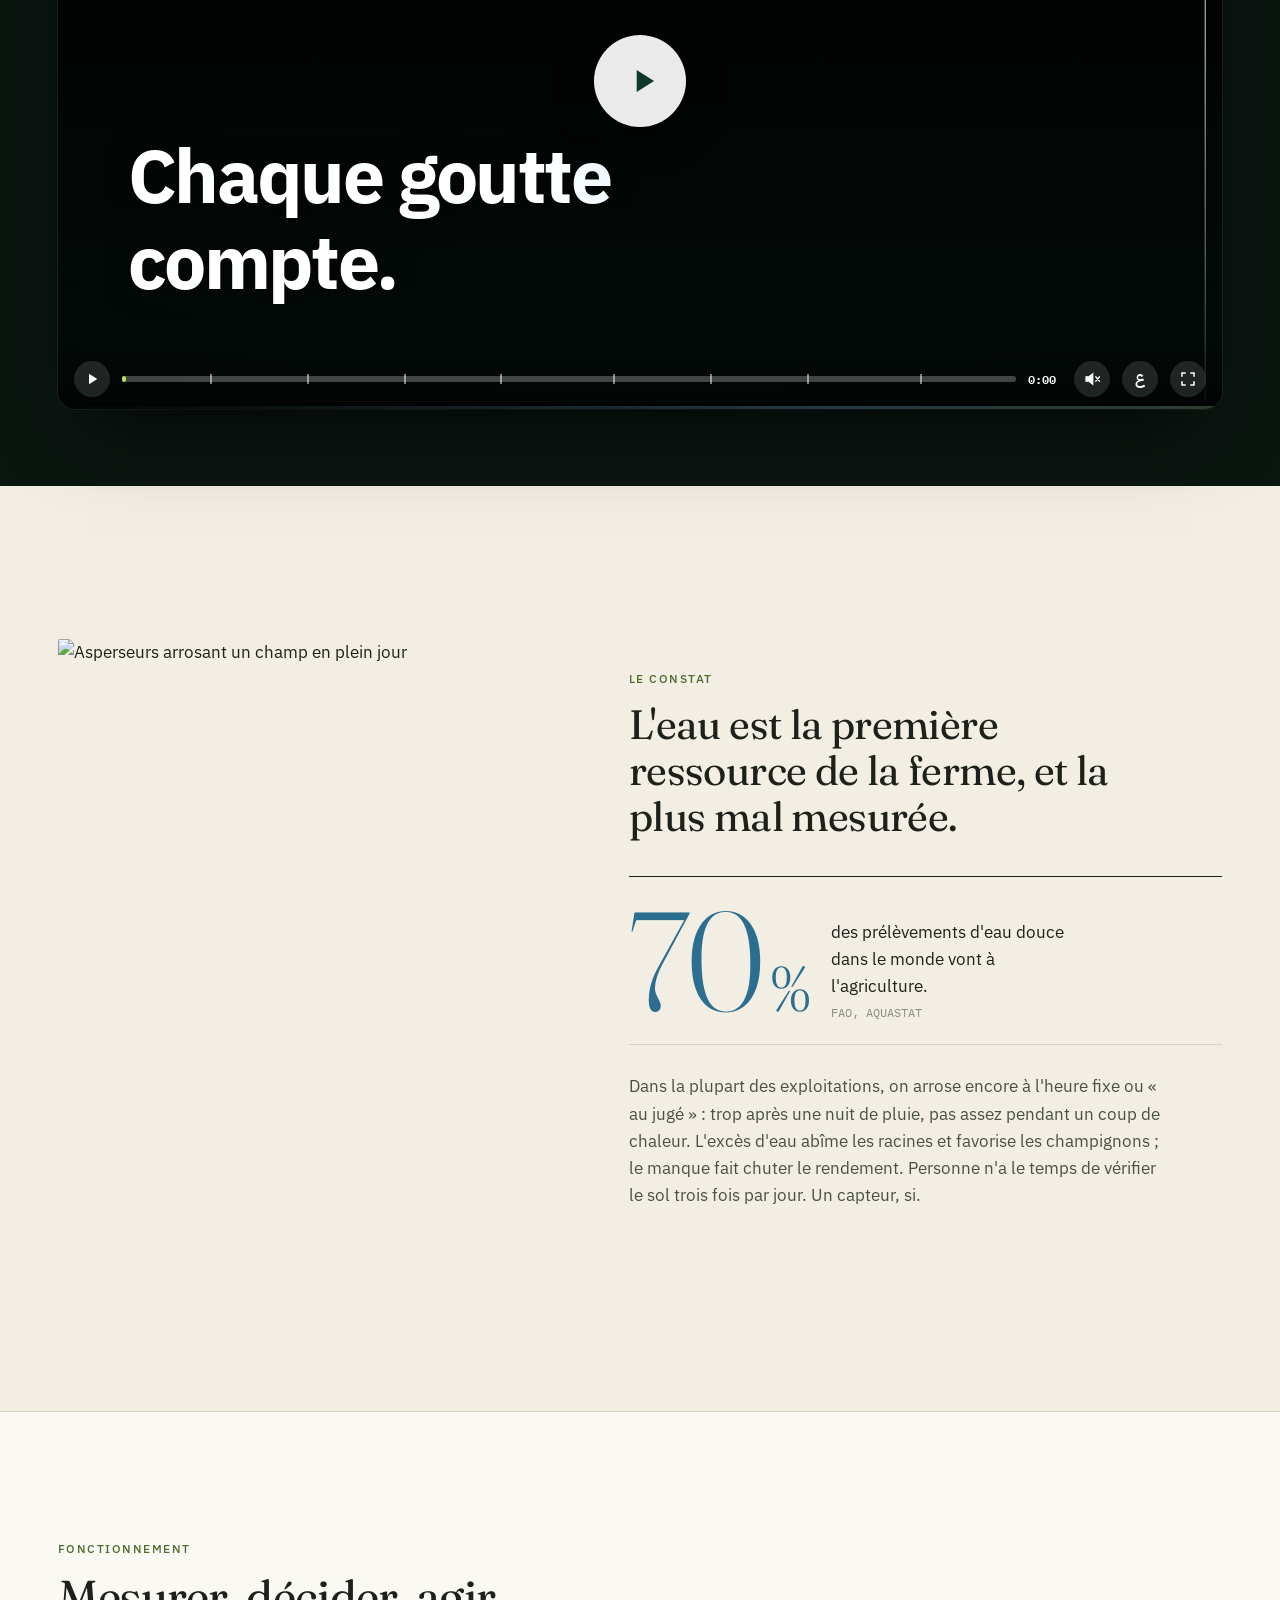
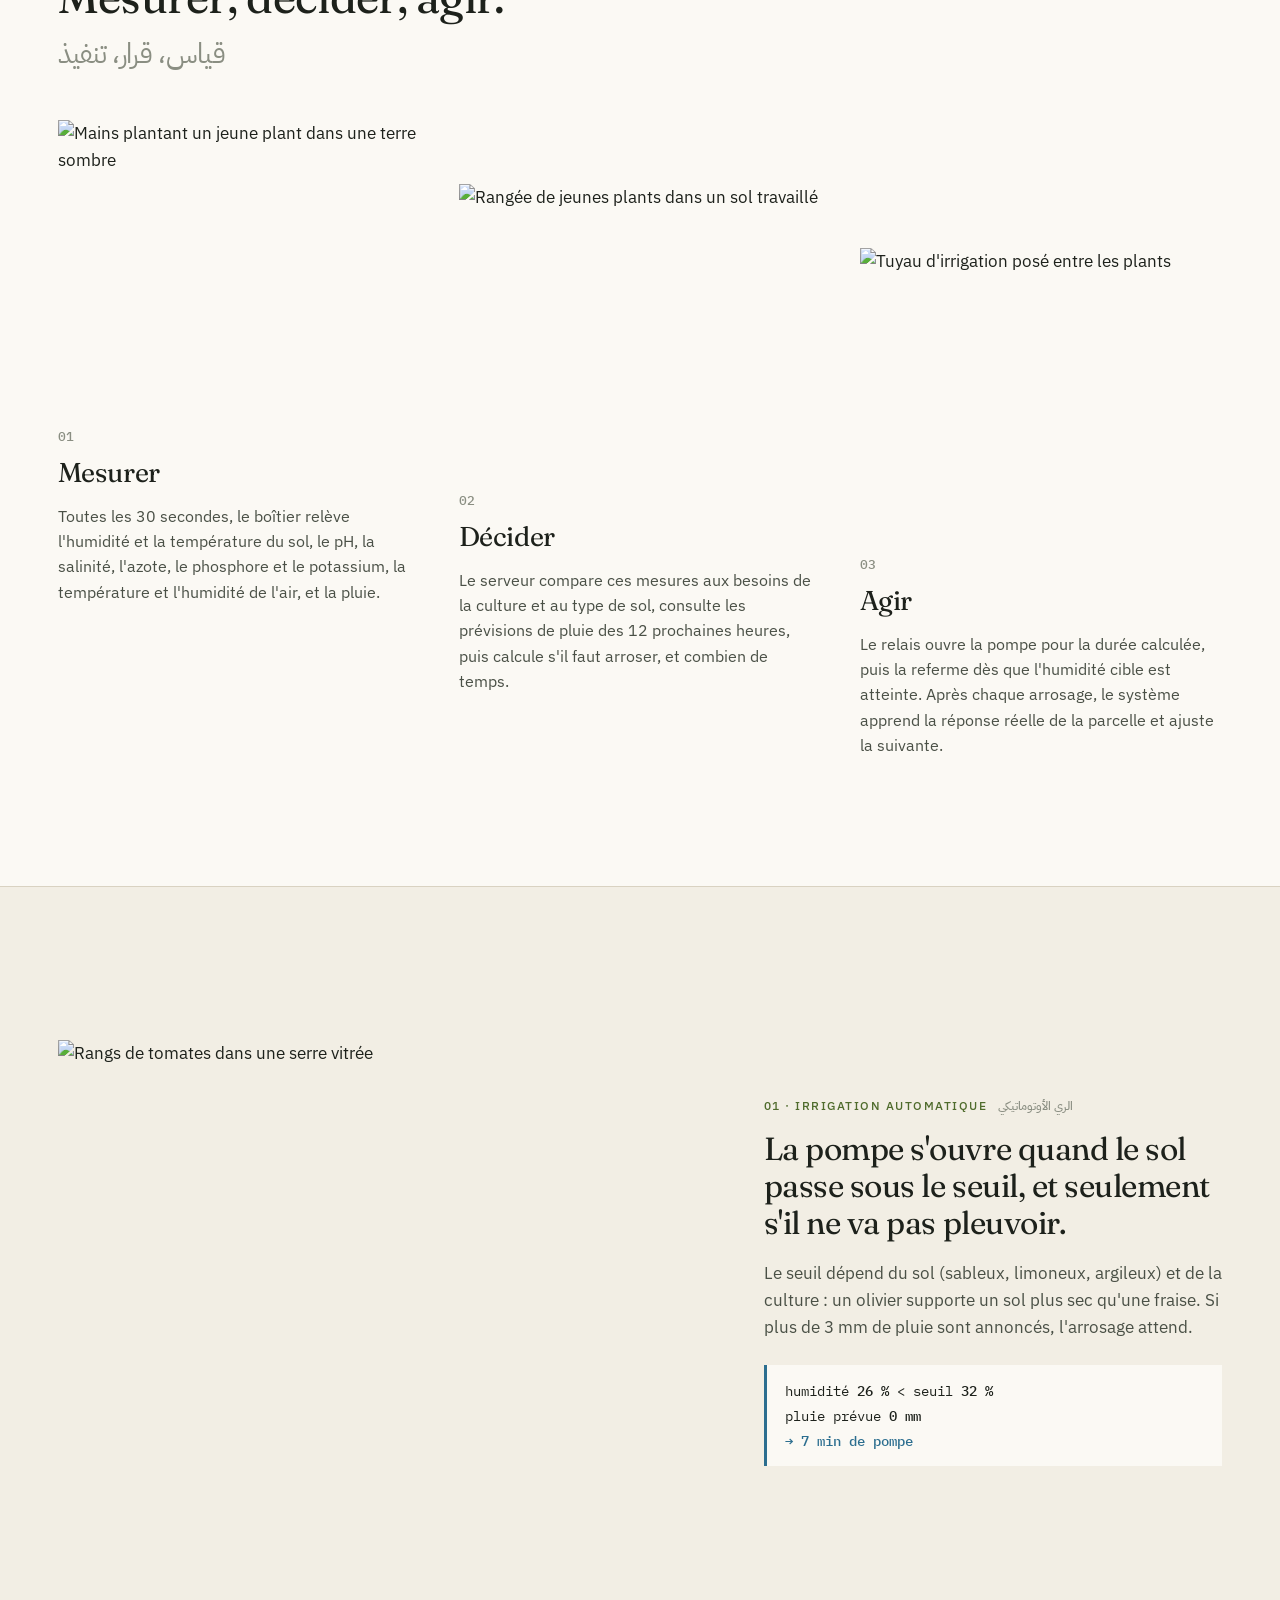
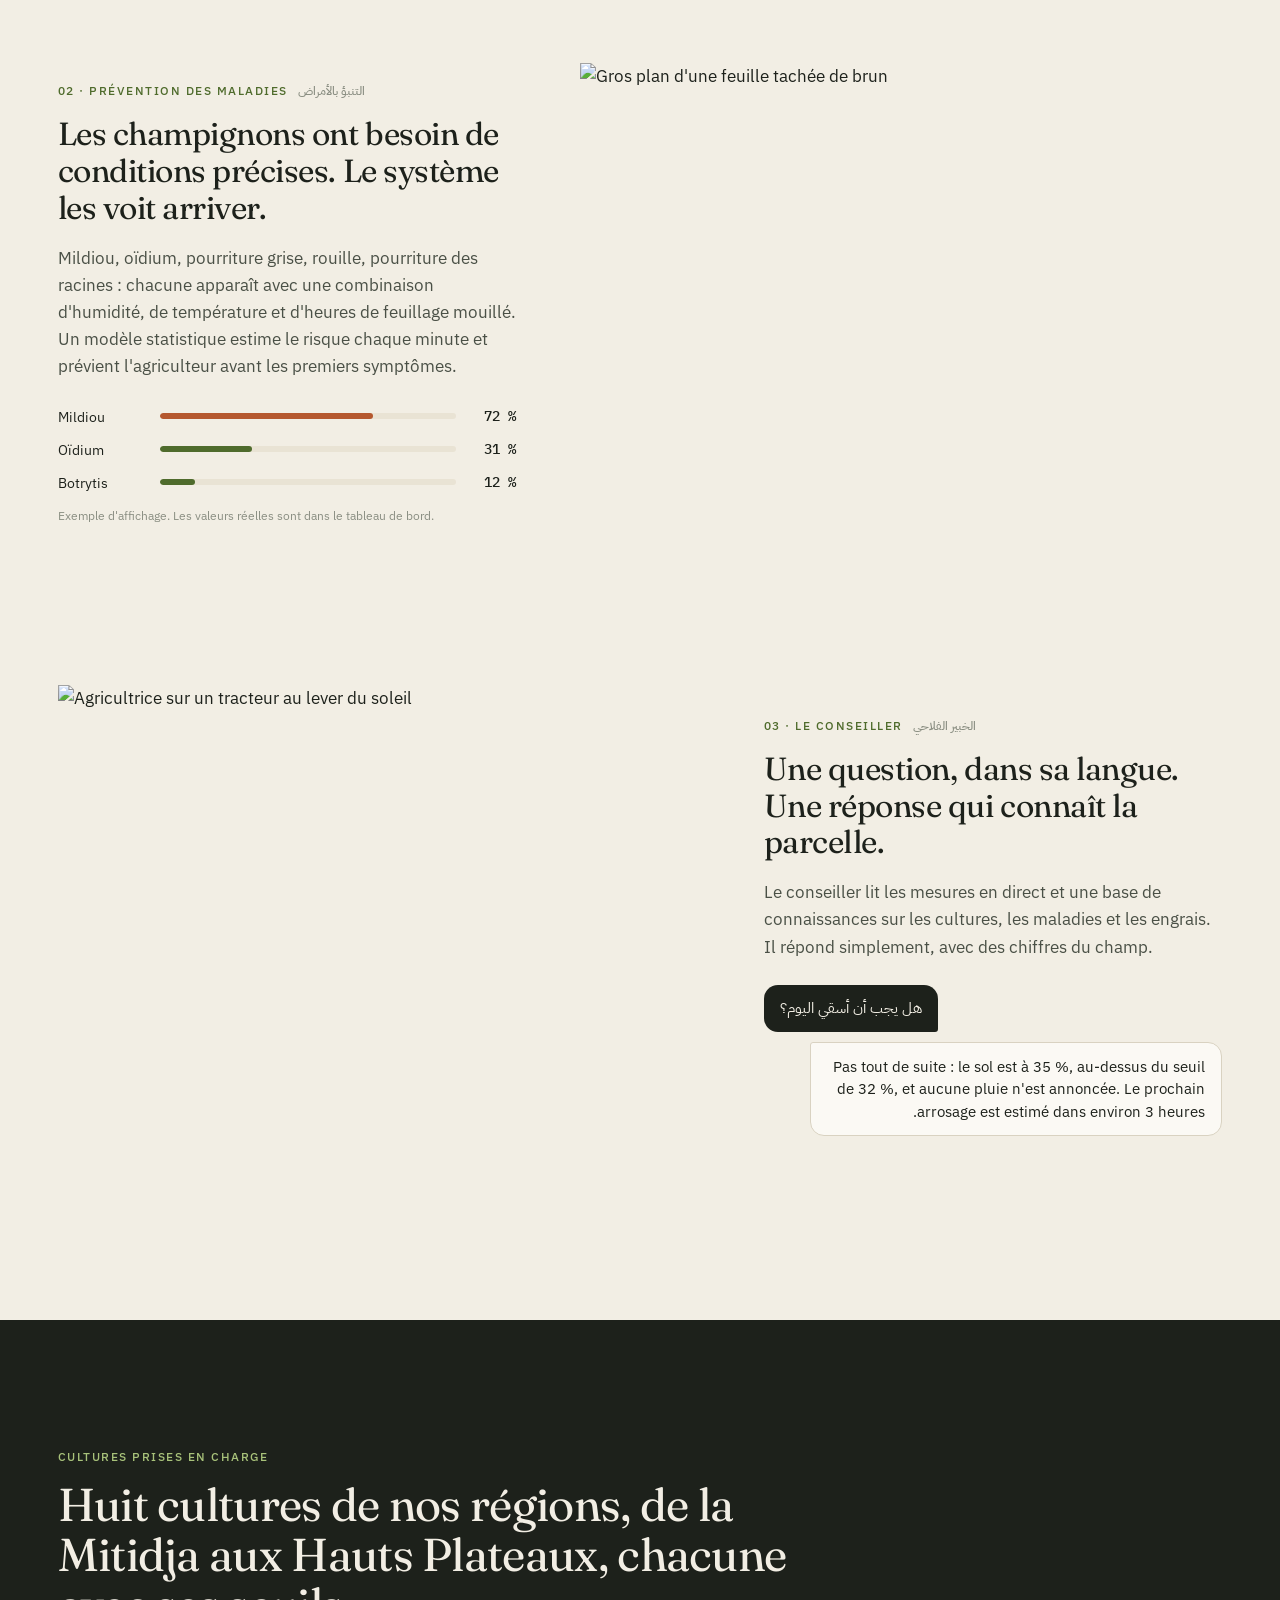
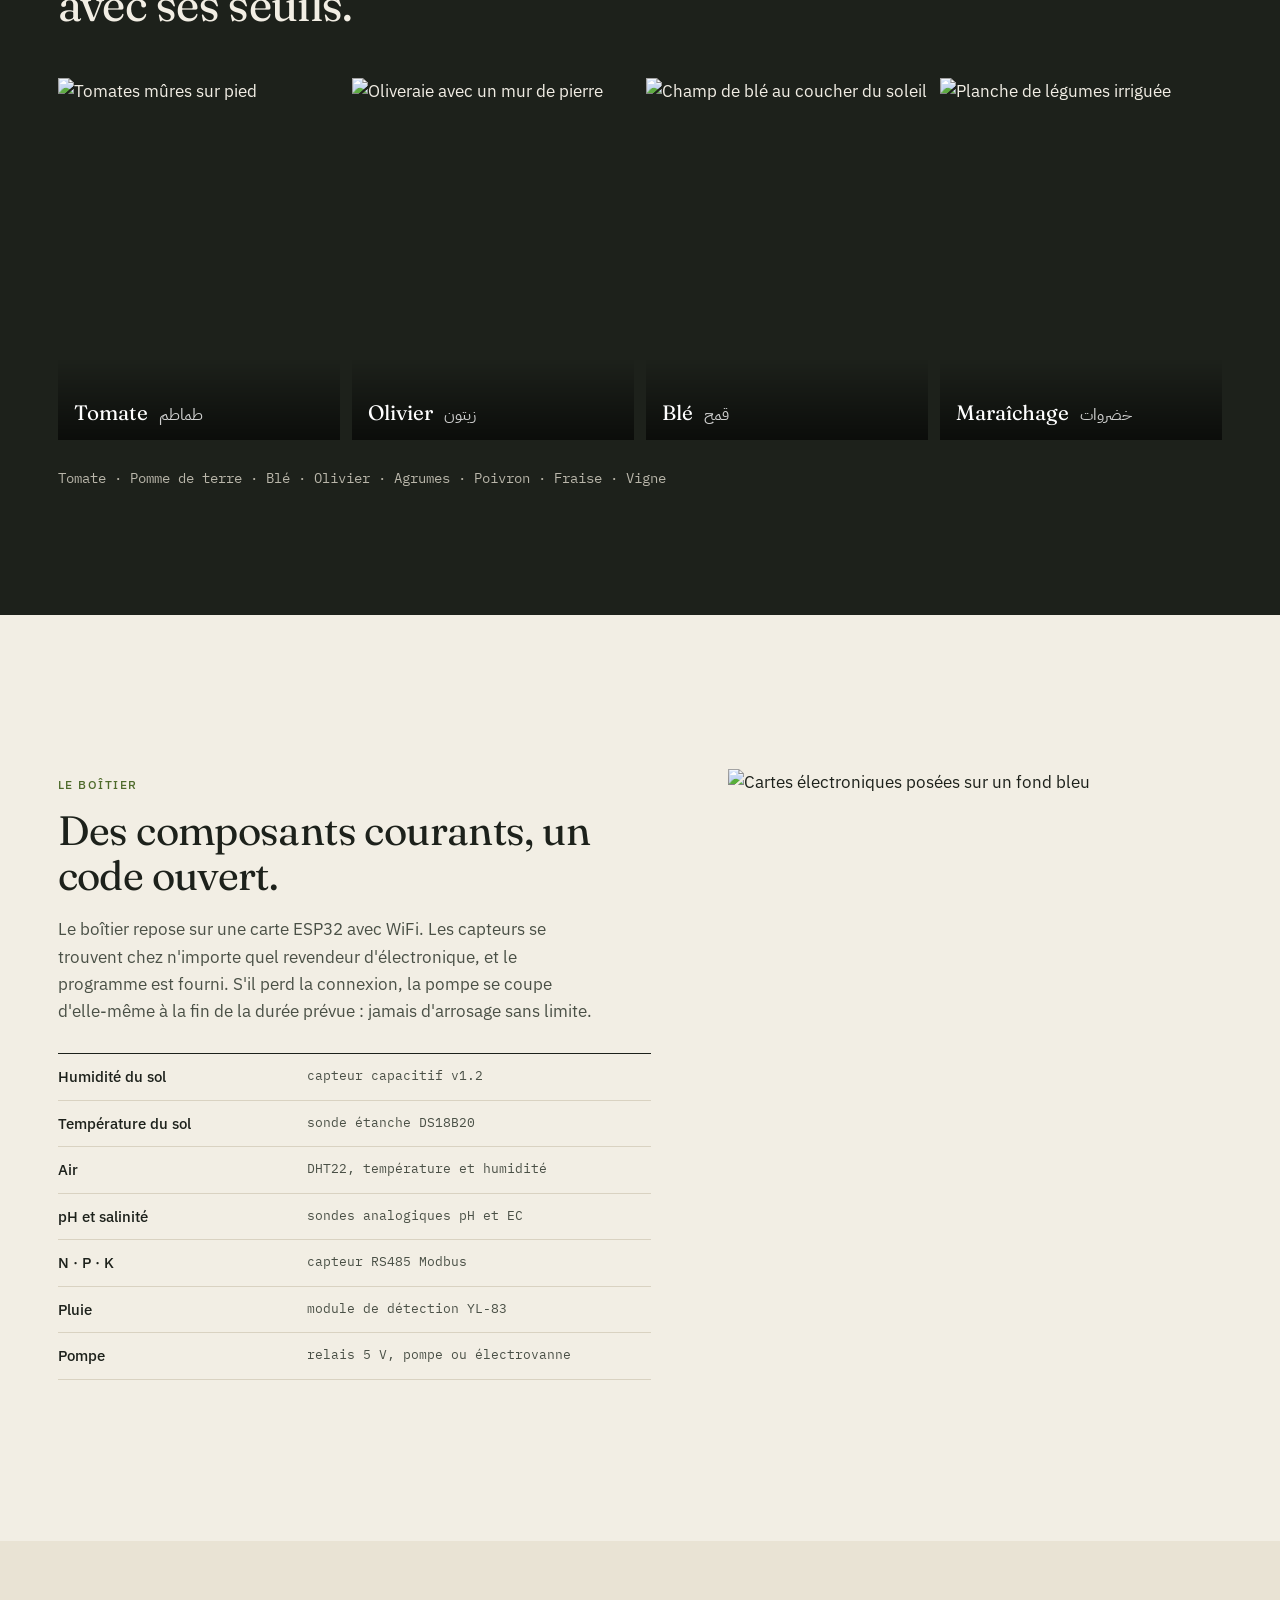
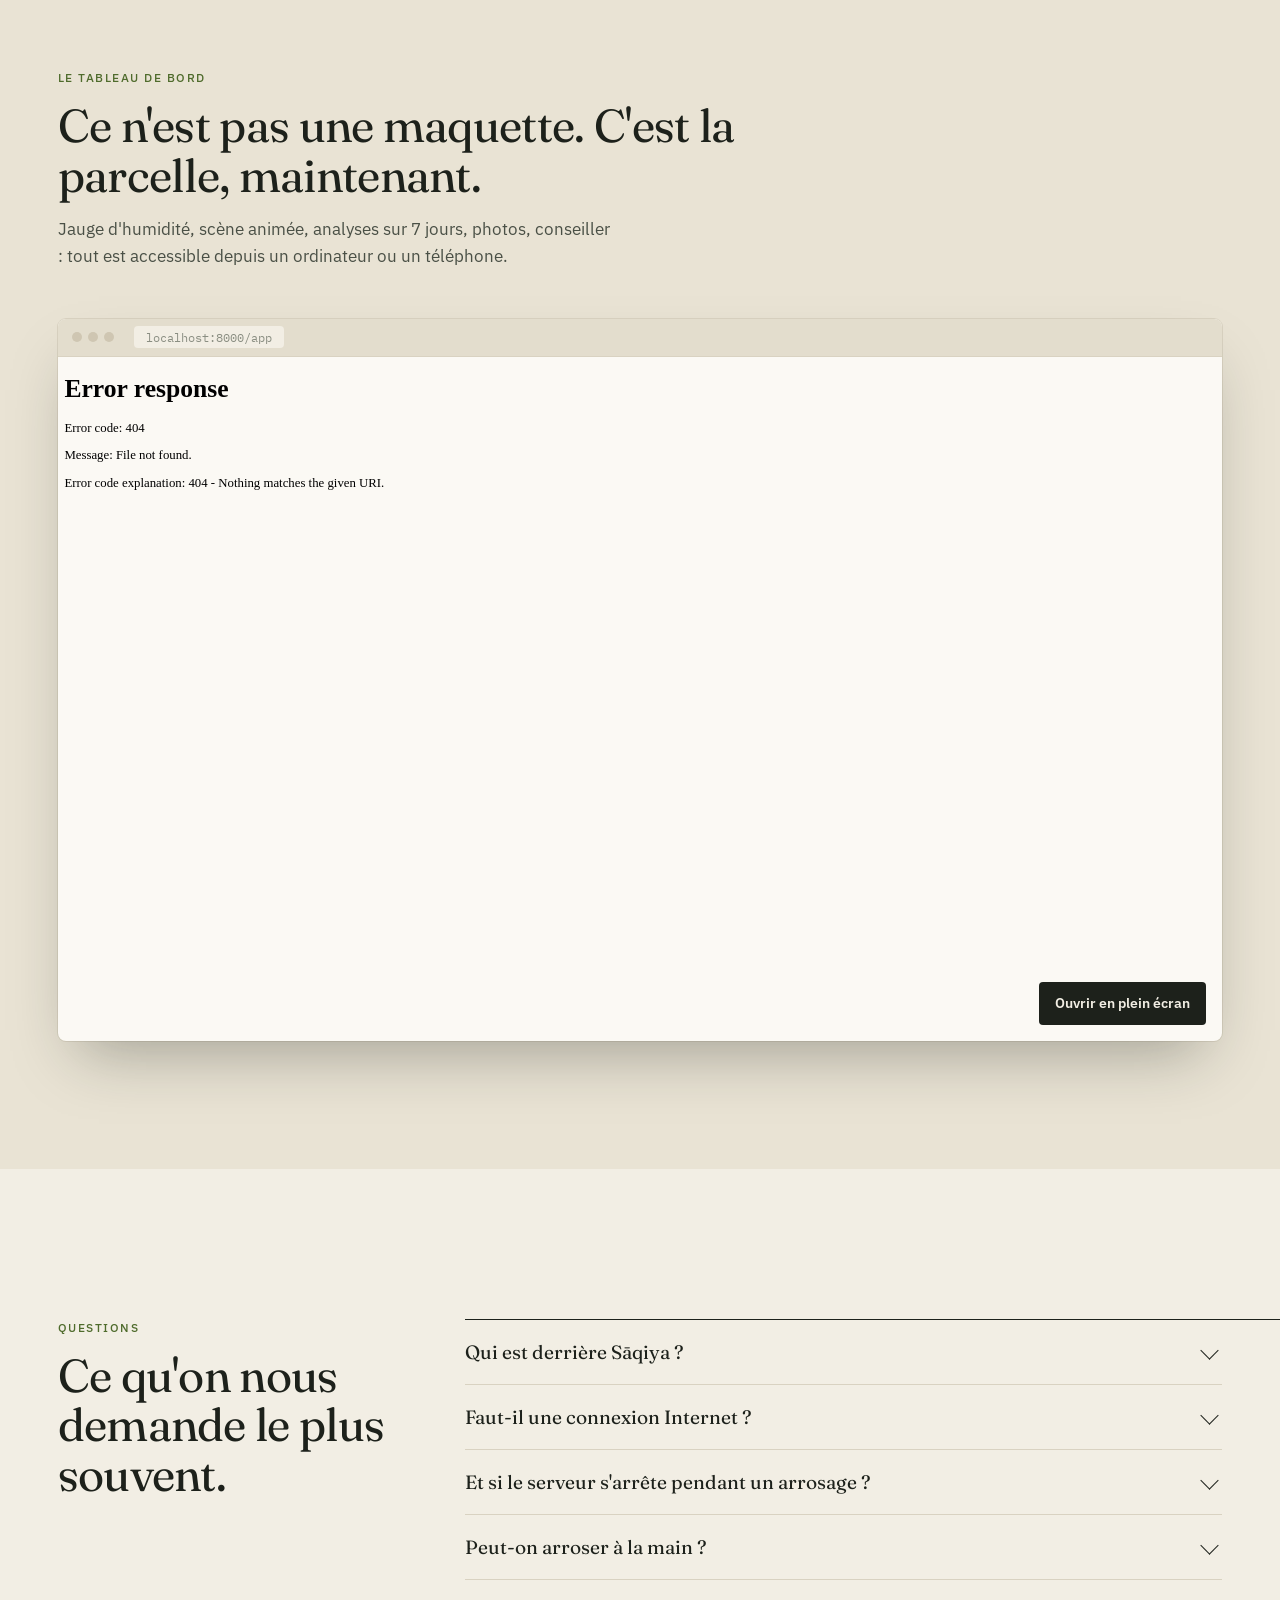
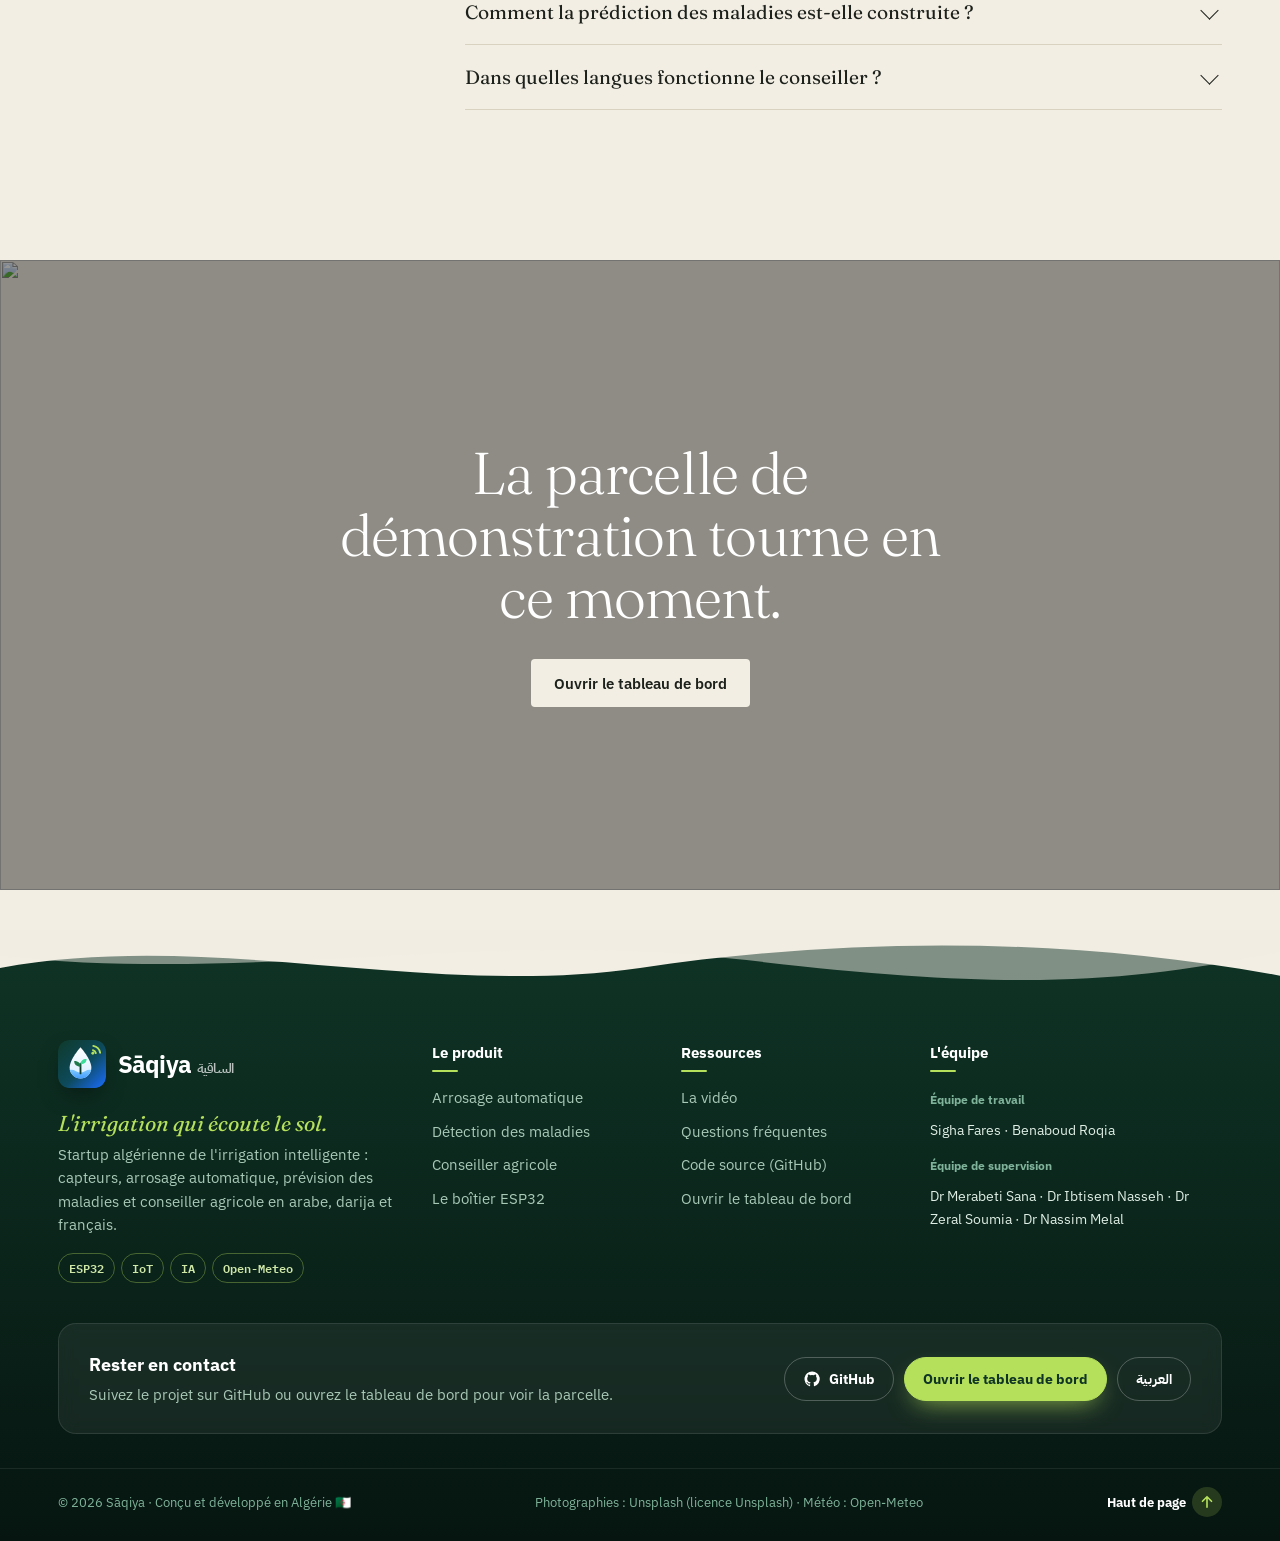
==== commit 3e3380f6: "Logo, rapport PDF bilingue, réglages et arrosage au téléphone - logo de l'application (goutte, pouss" ====
--- a/site/index.html
+++ b/site/index.html
@@ -4,6 +4,7 @@
   <meta charset="utf-8">
   <meta name="viewport" content="width=device-width, initial-scale=1">
   <title>Sāqiya — l'irrigation qui écoute le sol</title>
+  <link rel="icon" type="image/svg+xml" href="logo.svg">
   <meta name="description" content="Un boîtier IoT et un tableau de bord qui arrosent au bon moment, préviennent les maladies et conseillent l'agriculteur en arabe et en français.">
   <link rel="preconnect" href="https://fonts.googleapis.com">
   <link rel="preconnect" href="https://fonts.gstatic.com" crossorigin>
@@ -17,7 +18,7 @@
 
 <header class="top" id="top">
   <a class="brand" href="#top" aria-label="Sāqiya, accueil">
-    <svg viewBox="0 0 32 32" aria-hidden="true"><circle cx="16" cy="16" r="15"/><path class="d" d="M16 7s6 6.5 6 11a6 6 0 0 1-12 0c0-4.5 6-11 6-11Z"/><path d="M16 24v-7m0 3-3-2.5"/></svg>
+    <img class="brand-logo" src="logo.svg" alt="" aria-hidden="true">
     <span>Sāqiya <em lang="ar">الساقية</em></span>
   </a>
   <nav class="links" id="links">
@@ -130,7 +131,7 @@
         </div>
         <!-- 9 : fin -->
         <div class="sc sc-end" data-d="6">
-          <svg class="logo" viewBox="0 0 32 32"><circle cx="16" cy="16" r="15"/><path class="d" d="M16 7s6 6.5 6 11a6 6 0 0 1-12 0c0-4.5 6-11 6-11Z"/><path d="M16 24v-7m0 3-3-2.5"/></svg>
+          <img class="brand-logo logo" src="logo.svg" alt="" aria-hidden="true">
           <h3>Sāqiya <span lang="ar">الساقية</span></h3>
           <p data-fr="Startup algérienne de l'irrigation intelligente." data-ar="شركة ناشئة جزائرية للسقي الذكي."></p>
           <span class="flag" aria-hidden="true">🇩🇿</span>
@@ -353,7 +354,7 @@
   <div class="xf-top">
     <div class="xf-brand">
       <a class="xf-logo" href="#top" aria-label="Sāqiya, accueil">
-        <svg viewBox="0 0 32 32" aria-hidden="true"><circle cx="16" cy="16" r="15"/><path class="d" d="M16 7s6 6.5 6 11a6 6 0 0 1-12 0c0-4.5 6-11 6-11Z"/><path d="M16 24v-7m0 3-3-2.5"/></svg>
+        <img class="brand-logo" src="logo.svg" alt="" aria-hidden="true">
         <span>Sāqiya <em lang="ar">الساقية</em></span>
       </a>
       <p class="xf-slogan">L'irrigation qui écoute le sol.</p>
--- a/site/extra.css
+++ b/site/extra.css
@@ -138,3 +138,10 @@
 @media (max-width: 560px) {
   .burger { margin-inline-start: 0; }
 }
+
+/* ---------- logo de l'application ---------- */
+img.brand-logo { display: block; flex: none; border-radius: 24%; }
+.brand img.brand-logo { width: 34px; height: 34px; }
+.xf-logo img.brand-logo { width: 48px; height: 48px; transition: transform .6s cubic-bezier(.2, .8, .2, 1); box-shadow: 0 10px 26px -10px rgba(0, 0, 0, .7); }
+.xf-logo:hover img.brand-logo { transform: rotate(-8deg) scale(1.06); }
+.sc-end img.brand-logo.logo { width: 11cqw; height: 11cqw; box-shadow: 0 1.5cqw 4cqw -1cqw rgba(0, 0, 0, .6); }
